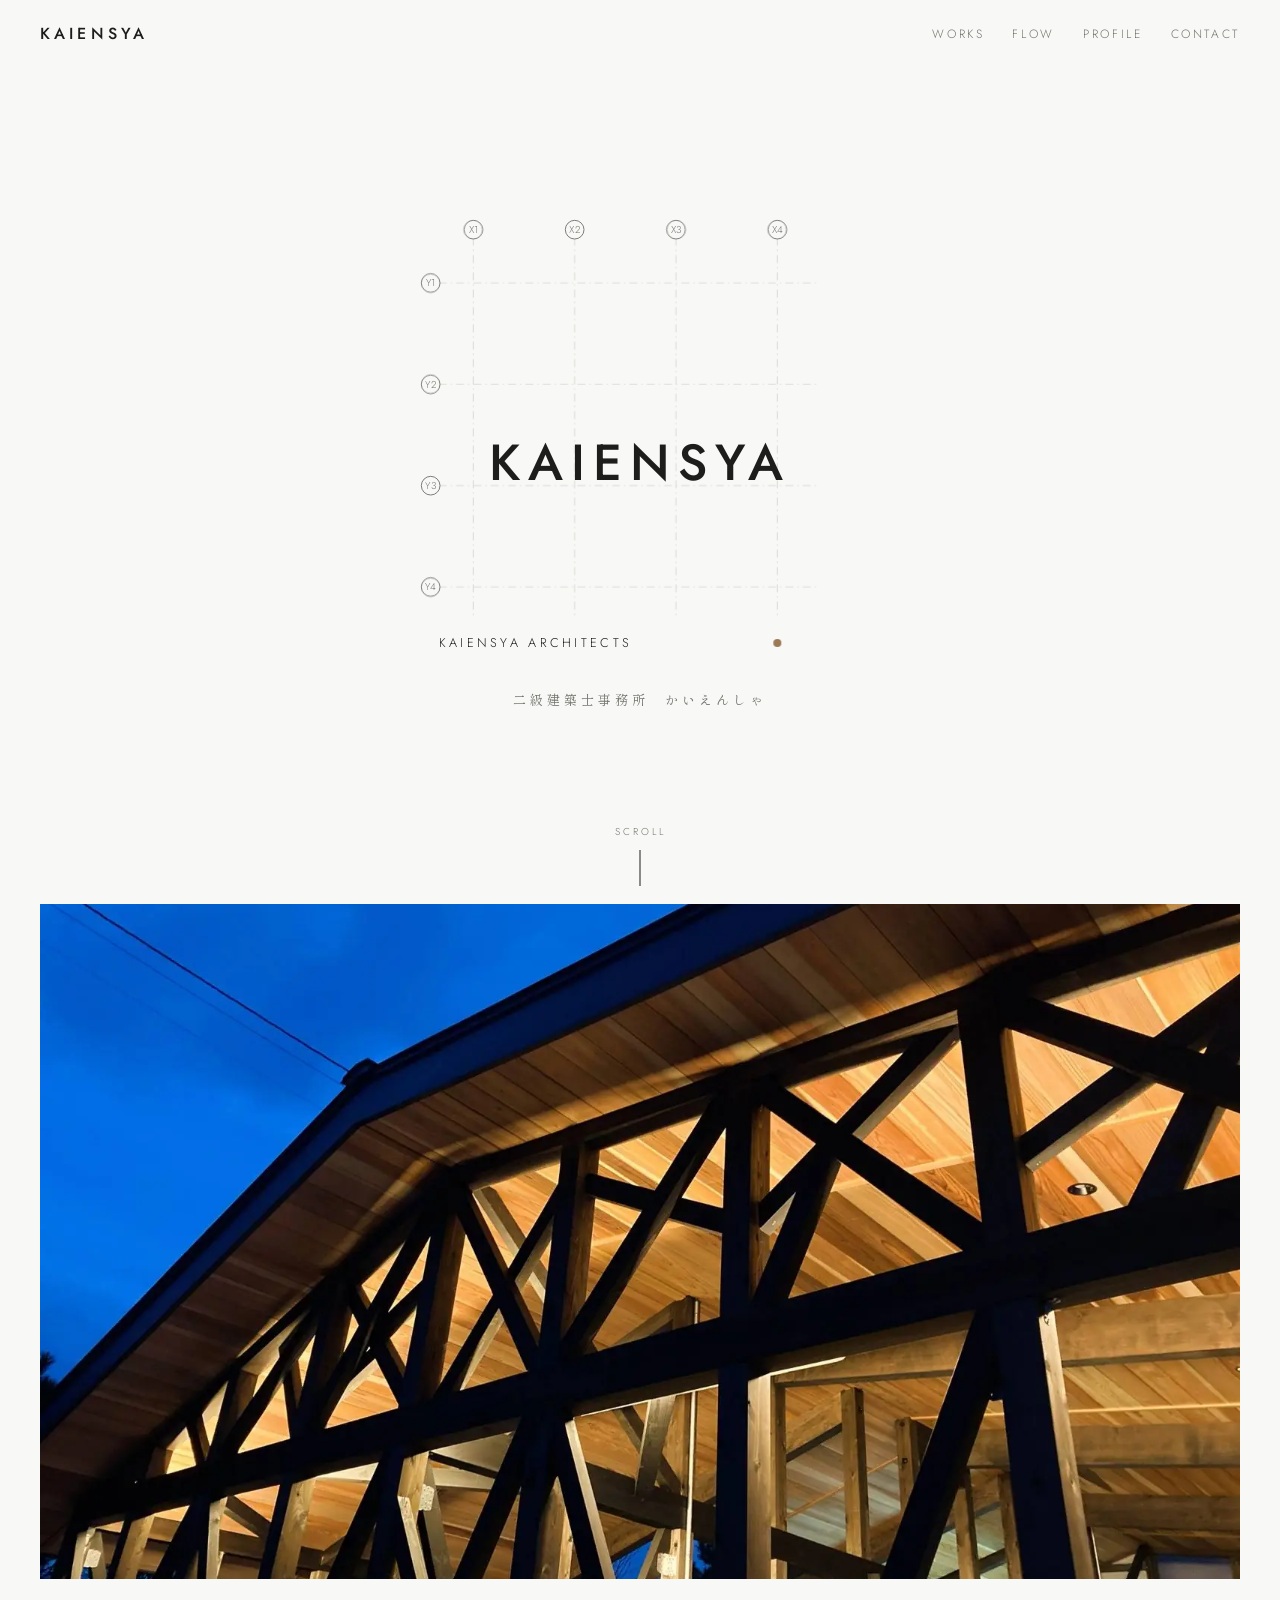
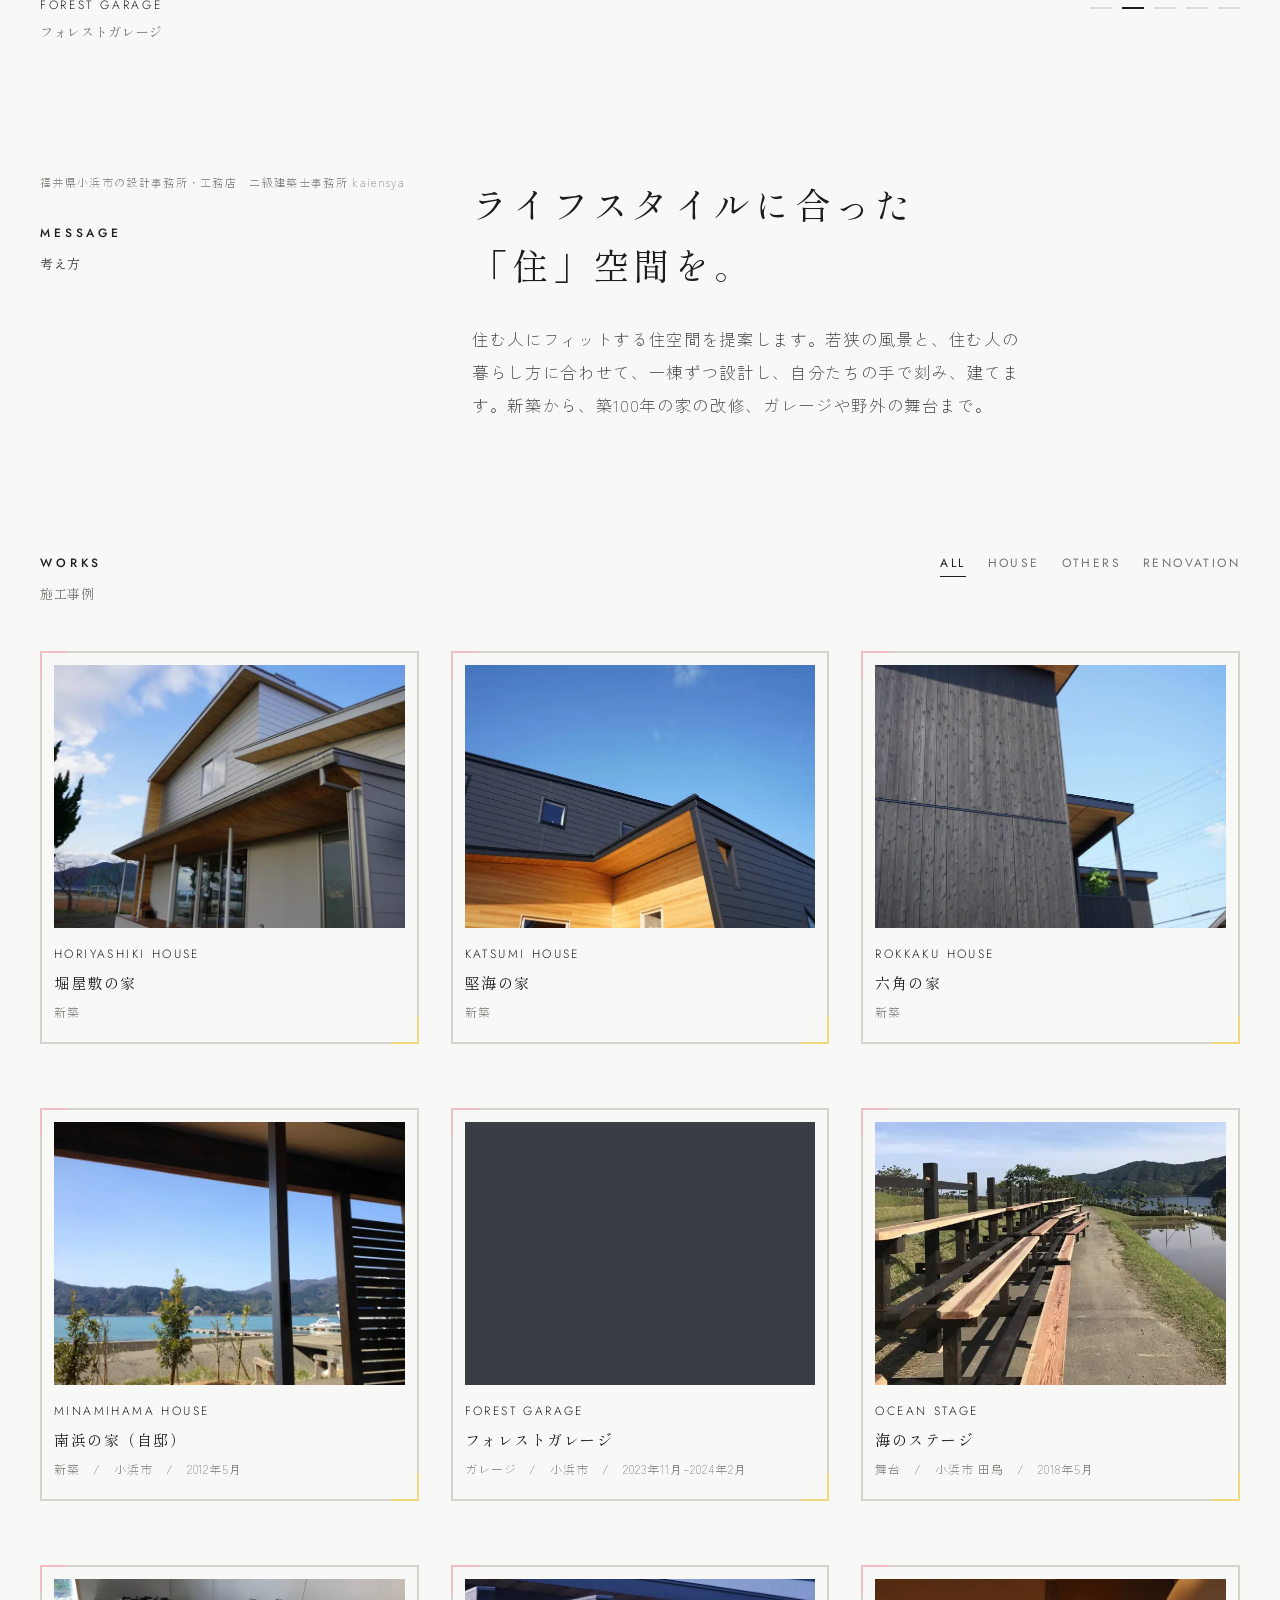
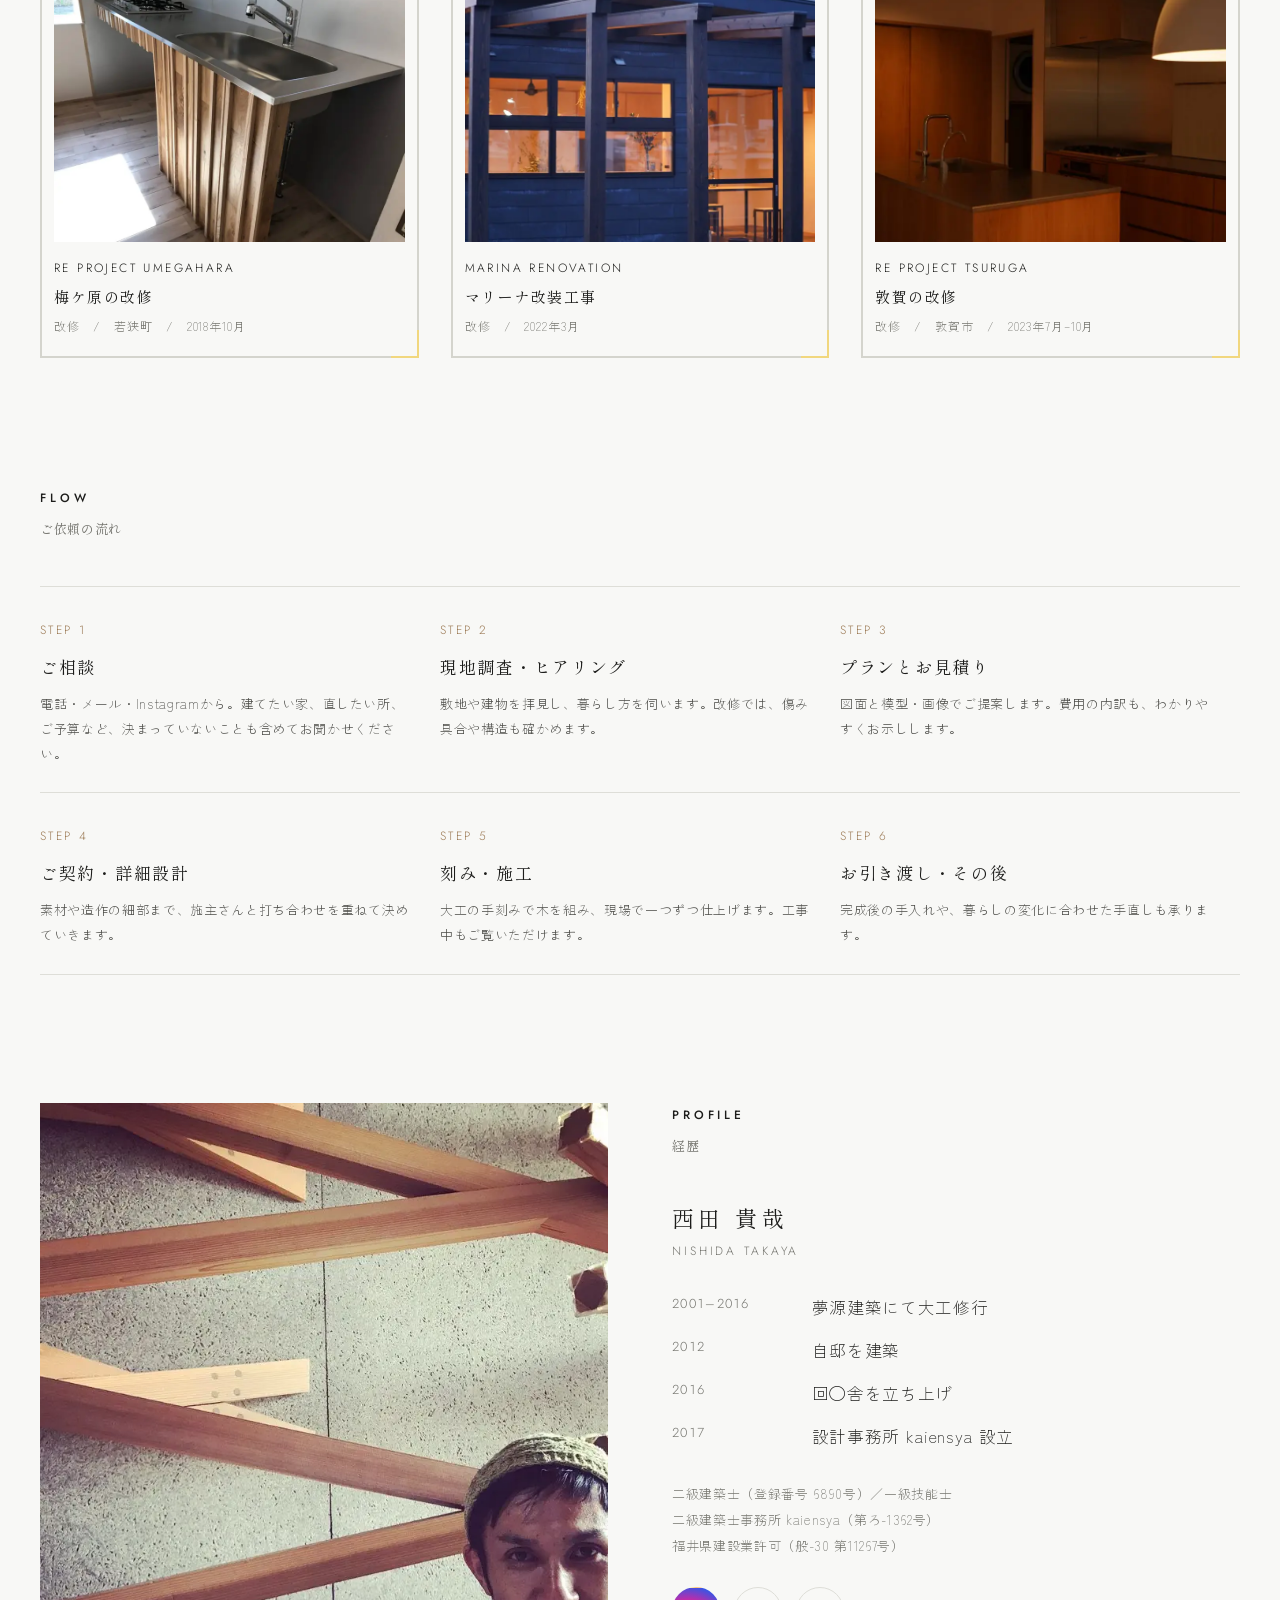
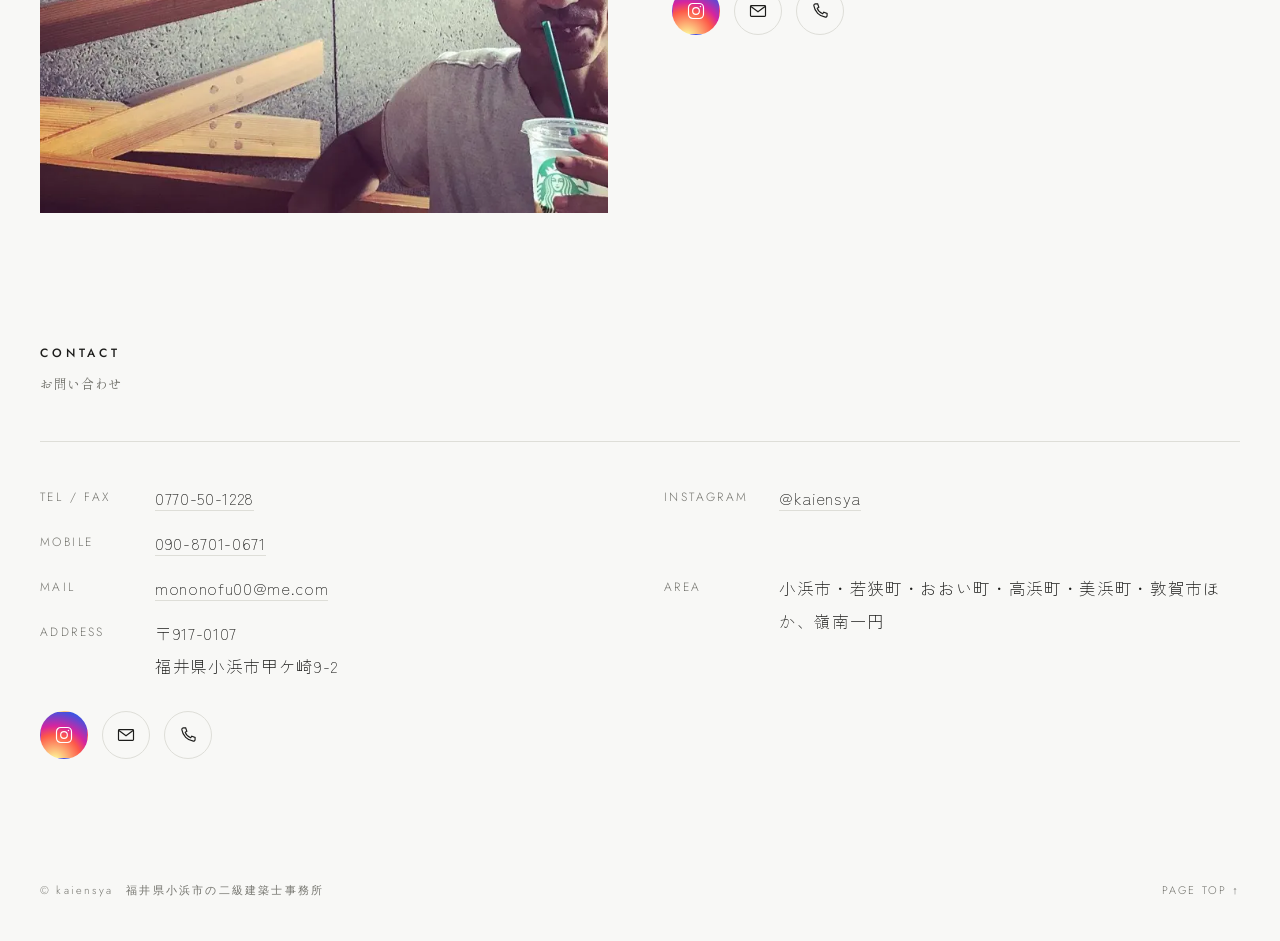
==== index.html @ 5246a968 "敦賀の改修に写真3枚を追加 Co-Authored-By: Claude Opus 5.5 <noreply@anthropic.com>" ====
<!doctype html>
<html lang="ja">
<head>
<meta charset="utf-8">
<meta name="viewport" content="width=device-width, initial-scale=1, viewport-fit=cover">
<title>kaiensya｜福井県小浜市の設計事務所・工務店｜新築・リノベーション</title>
<meta name="description" content="福井県小浜市の二級建築士事務所 kaiensya（かいえんしゃ）。大工の手刻みと設計で、住む人にフィットする住まいをつくります。小浜市・若狭町・敦賀市など嶺南一円で、新築・古民家改修・リノベーション・ガレージに対応。">
<link rel="canonical" href="https://www.kaiensya.com/">
<meta property="og:type" content="website">
<meta property="og:site_name" content="kaiensya">
<meta property="og:title" content="kaiensya｜福井県小浜市の設計事務所・工務店｜新築・リノベーション">
<meta property="og:description" content="福井県小浜市の二級建築士事務所 kaiensya（かいえんしゃ）。大工の手刻みと設計で、住む人にフィットする住まいをつくります。小浜市・若狭町・敦賀市など嶺南一円で、新築・古民家改修・リノベーション・ガレージに対応。">
<meta property="og:url" content="https://www.kaiensya.com/">
<meta property="og:image" content="https://www.kaiensya.com/img/ogp.jpg">
<meta property="og:locale" content="ja_JP">
<meta name="twitter:card" content="summary_large_image">
<meta name="theme-color" content="#f8f8f6">
<link rel="icon" href="/favicon.svg" type="image/svg+xml">
<link rel="preconnect" href="https://fonts.googleapis.com">
<link rel="preconnect" href="https://fonts.gstatic.com" crossorigin>
<link rel="stylesheet" href="https://fonts.googleapis.com/css2?family=Jost:wght@300;400;500&family=Shippori+Mincho:wght@400;500&family=Zen+Kaku+Gothic+New:wght@300;400&display=swap">
<link rel="stylesheet" href="/assets/style.css?v=20">
<link rel="preload" as="image" href="/img/horiyashiki/01-1600.webp?v=20" type="image/webp">
<script type="application/ld+json">{"@context": "https://schema.org", "@type": "HomeAndConstructionBusiness", "@id": "https://www.kaiensya.com/#org", "name": "kaiensya（かいえんしゃ）", "alternateName": ["kaiensya", "KAIENSYA", "かいえんしゃ", "二級建築士事務所 kaiensya"], "url": "https://www.kaiensya.com/", "logo": "https://www.kaiensya.com/favicon.svg", "image": "https://www.kaiensya.com/img/ogp.jpg", "telephone": "0770-50-1228", "email": "mononofu00@me.com", "contactPoint": [{"@type": "ContactPoint", "telephone": "090-8701-0671", "contactType": "customer service", "availableLanguage": "ja"}], "address": {"@type": "PostalAddress", "postalCode": "917-0107", "addressRegion": "福井県", "addressLocality": "小浜市", "streetAddress": "甲ケ崎9-2", "addressCountry": "JP"}, "areaServed": [{"@type": "City", "name": "福井県小浜市"}, {"@type": "City", "name": "福井県若狭町"}, {"@type": "City", "name": "福井県おおい町"}, {"@type": "City", "name": "福井県高浜町"}, {"@type": "City", "name": "福井県美浜町"}, {"@type": "City", "name": "福井県敦賀市"}], "founder": {"@type": "Person", "name": "西田貴哉", "jobTitle": "二級建築士・一級技能士"}, "foundingDate": "2017", "knowsAbout": ["注文住宅", "木造住宅", "手刻み", "リノベーション", "古民家改修", "ガレージ", "設計", "施工"], "sameAs": ["https://www.instagram.com/kaiensya/"]}</script><script type="application/ld+json">{"@context": "https://schema.org", "@type": "WebSite", "name": "kaiensya", "url": "https://www.kaiensya.com/", "inLanguage": "ja"}</script>
</head>
<body>
<header class="solo" id="hdr">
  <div class="wrap">
    <a class="logo" href="/">KAIENSYA</a>
    <nav aria-label="メニュー">
      <a href="#works">WORKS</a>
      <a class="opt" href="#flow">FLOW</a>
      <a class="opt" href="#profile">PROFILE</a>
      <a href="#contact">CONTACT</a>
    </nav>
  </div>
</header>
<main>
<div class="wrap intro" id="intro">
    <svg class="mark" viewBox="0 0 330 330" role="img" aria-label="kaiensya"><line class="axis" x1="40" y1="14" x2="40" y2="300"/><circle class="bub" cx="40" cy="8" r="7"/><text class="bubt" x="40" y="10.6" text-anchor="middle">X1</text><line class="axis" x1="116" y1="14" x2="116" y2="300"/><circle class="bub" cx="116" cy="8" r="7"/><text class="bubt" x="116" y="10.6" text-anchor="middle">X2</text><line class="axis" x1="192" y1="14" x2="192" y2="300"/><circle class="bub" cx="192" cy="8" r="7"/><text class="bubt" x="192" y="10.6" text-anchor="middle">X3</text><line class="axis" x1="268" y1="14" x2="268" y2="300"/><circle class="bub" cx="268" cy="8" r="7"/><text class="bubt" x="268" y="10.6" text-anchor="middle">X4</text><line class="axis" x1="14" y1="48" x2="300" y2="48"/><circle class="bub" cx="8" cy="48" r="7"/><text class="bubt" x="8" y="50.6" text-anchor="middle">Y1</text><line class="axis" x1="14" y1="124" x2="300" y2="124"/><circle class="bub" cx="8" cy="124" r="7"/><text class="bubt" x="8" y="126.6" text-anchor="middle">Y2</text><line class="axis" x1="14" y1="200" x2="300" y2="200"/><circle class="bub" cx="8" cy="200" r="7"/><text class="bubt" x="8" y="202.6" text-anchor="middle">Y3</text><line class="axis" x1="14" y1="276" x2="300" y2="276"/><circle class="bub" cx="8" cy="276" r="7"/><text class="bubt" x="8" y="278.6" text-anchor="middle">Y4</text><g class="mv" data-k="0"><text class="ch" x="40" y="64" text-anchor="middle" style="animation-delay:0.50s">K</text></g><g class="mv" data-k="1"><text class="ch" x="192" y="64" text-anchor="middle" style="animation-delay:0.66s">A</text></g><g class="mv" data-k="2"><text class="ch" x="116" y="140" text-anchor="middle" style="animation-delay:0.82s">I</text></g><g class="mv" data-k="3"><text class="ch" x="268" y="140" text-anchor="middle" style="animation-delay:0.98s">E</text></g><g class="mv" data-k="4"><text class="ch" x="40" y="216" text-anchor="middle" style="animation-delay:1.14s">N</text></g><g class="mv" data-k="5"><text class="ch" x="192" y="216" text-anchor="middle" style="animation-delay:1.30s">S</text></g><g class="mv" data-k="6"><text class="ch" x="116" y="292" text-anchor="middle" style="animation-delay:1.46s">Y</text></g><g class="mv" data-k="7"><text class="ch" x="268" y="292" text-anchor="middle" style="animation-delay:1.62s">A</text></g><text class="word" x="165" y="196" text-anchor="middle">KAIENSYA</text><circle class="dot" cx="268" cy="318" r="3"/><text class="sub" x="14" y="321">KAIENSYA ARCHITECTS</text></svg>
    <p class="intro-ja">二級建築士事務所　かいえんしゃ</p>
    <a class="cue" href="#works-top" aria-label="下へ"><span>SCROLL</span><i></i></a>
  </div>
  <div class="wrap" id="works-top">
    <div class="hero" id="hero" aria-roledescription="スライド"><a class="hslide on" href="/works/horiyashiki/" data-en="HORIYASHIKI HOUSE" data-ja="堀屋敷の家"><picture><source type="image/webp" srcset="/img/horiyashiki/01-800.webp?v=20 800w, /img/horiyashiki/01-1600.webp?v=20 1600w" sizes="100vw"><img src="/img/horiyashiki/01.jpg?v=20" width="1600" height="1066" alt="堀屋敷の家（福井県）" loading="eager" decoding="async" fetchpriority="high"></picture></a><a class="hslide" href="/works/garage/" data-en="FOREST GARAGE" data-ja="フォレストガレージ"><picture><source type="image/webp" srcset="/img/garage/01-800.webp?v=20 800w, /img/garage/01-1600.webp?v=20 1600w" sizes="100vw"><img src="/img/garage/01.jpg?v=20" width="1600" height="1200" alt="フォレストガレージ（小浜市）" loading="lazy" decoding="async"></picture></a><a class="hslide" href="/works/rokkaku/" data-en="ROKKAKU HOUSE" data-ja="六角の家"><picture><source type="image/webp" srcset="/img/rokkaku/01-800.webp?v=20 800w, /img/rokkaku/01-1600.webp?v=20 1600w" sizes="100vw"><img src="/img/rokkaku/01.jpg?v=20" width="1600" height="1066" alt="六角の家（福井県）" loading="lazy" decoding="async"></picture></a><a class="hslide" href="/works/katsumi/" data-en="KATSUMI HOUSE" data-ja="堅海の家"><picture><source type="image/webp" srcset="/img/katsumi/01-800.webp?v=20 800w, /img/katsumi/01-1600.webp?v=20 1600w" sizes="100vw"><img src="/img/katsumi/01.jpg?v=20" width="1600" height="1066" alt="堅海の家（福井県）" loading="lazy" decoding="async"></picture></a><a class="hslide" href="/works/minamihama/" data-en="MINAMIHAMA HOUSE" data-ja="南浜の家（自邸）"><picture><source type="image/webp" srcset="/img/minamihama/01-800.webp?v=20 800w, /img/minamihama/01-1600.webp?v=20 1600w" sizes="100vw"><img src="/img/minamihama/01.jpg?v=20" width="1600" height="1200" alt="南浜の家（自邸）（小浜市）" loading="lazy" decoding="async"></picture></a></div>
    <div class="hero-cap">
      <div><span class="name" id="heroEn"></span><span class="ja" id="heroJa"></span></div>
      <div class="dots" id="dots"><button type="button" aria-label="堀屋敷の家"></button><button type="button" aria-label="フォレストガレージ"></button><button type="button" aria-label="六角の家"></button><button type="button" aria-label="堅海の家"></button><button type="button" aria-label="南浜の家（自邸）"></button></div>
    </div>
  </div>

  <section>
    <div class="wrap message">
      <div>
        <h1 class="seo-h1">福井県小浜市の設計事務所・工務店　二級建築士事務所 kaiensya</h1>
        <h2 class="label">MESSAGE</h2>
        <p class="label-ja">考え方</p>
      </div>
      <div>
        <h2>ライフスタイルに合った<br>「住」空間を。</h2>
        <p style="margin-top:28px">住む人にフィットする住空間を提案します。若狭の風景と、住む人の暮らし方に合わせて、一棟ずつ設計し、自分たちの手で刻み、建てます。新築から、築100年の家の改修、ガレージや野外の舞台まで。</p>
      </div>
    </div>
  </section>

  <section id="works">
    <div class="wrap">
      <div class="head">
        <div>
          <h2 class="label">WORKS</h2>
          <p class="label-ja">施工事例</p>
        </div>
        <div class="filters" id="filters" role="group" aria-label="事例の種類"><button type="button" data-k="ALL" title="すべて">ALL</button><button type="button" data-k="HOUSE" title="新築">HOUSE</button><button type="button" data-k="OTHERS" title="その他">OTHERS</button><button type="button" data-k="RENOVATION" title="改修">RENOVATION</button></div>
      </div>
      <div class="grid" id="grid"><a class="work" href="/works/horiyashiki/" data-cat="HOUSE"><div class="ph" style="background:#6d7076"><picture><source type="image/webp" srcset="/img/horiyashiki/01-800.webp?v=20 800w, /img/horiyashiki/01-1600.webp?v=20 1600w" sizes="(min-width: 1000px) 33vw, (min-width: 640px) 50vw, 100vw"><img src="/img/horiyashiki/01.jpg?v=20" width="1600" height="1066" alt="堀屋敷の家 新築（福井県）" loading="lazy" decoding="async"></picture></div><div class="txt"><span class="en">HORIYASHIKI HOUSE</span><span class="ja">堀屋敷の家</span><span class="meta">新築</span></div></a><a class="work" href="/works/katsumi/" data-cat="HOUSE"><div class="ph" style="background:#65768f"><picture><source type="image/webp" srcset="/img/katsumi/01-800.webp?v=20 800w, /img/katsumi/01-1600.webp?v=20 1600w" sizes="(min-width: 1000px) 33vw, (min-width: 640px) 50vw, 100vw"><img src="/img/katsumi/01.jpg?v=20" width="1600" height="1066" alt="堅海の家 新築（福井県）" loading="lazy" decoding="async"></picture></div><div class="txt"><span class="en">KATSUMI HOUSE</span><span class="ja">堅海の家</span><span class="meta">新築</span></div></a><a class="work" href="/works/rokkaku/" data-cat="HOUSE"><div class="ph" style="background:#7b8998"><picture><source type="image/webp" srcset="/img/rokkaku/01-800.webp?v=20 800w, /img/rokkaku/01-1600.webp?v=20 1600w" sizes="(min-width: 1000px) 33vw, (min-width: 640px) 50vw, 100vw"><img src="/img/rokkaku/01.jpg?v=20" width="1600" height="1066" alt="六角の家 新築（福井県）" loading="lazy" decoding="async"></picture></div><div class="txt"><span class="en">ROKKAKU HOUSE</span><span class="ja">六角の家</span><span class="meta">新築</span></div></a><a class="work" href="/works/minamihama/" data-cat="HOUSE"><div class="ph" style="background:#6d7a88"><picture><source type="image/webp" srcset="/img/minamihama/01-800.webp?v=20 800w, /img/minamihama/01-1600.webp?v=20 1600w" sizes="(min-width: 1000px) 33vw, (min-width: 640px) 50vw, 100vw"><img src="/img/minamihama/01.jpg?v=20" width="1600" height="1200" alt="南浜の家（自邸） 新築（小浜市）" loading="lazy" decoding="async"></picture></div><div class="txt"><span class="en">MINAMIHAMA HOUSE</span><span class="ja">南浜の家（自邸）</span><span class="meta">新築　/　小浜市　/　2012年5月</span></div></a><a class="work" href="/works/garage/" data-cat="OTHERS"><div class="ph" style="background:#3a3d43"><picture><source type="image/webp" srcset="/img/garage/01-800.webp?v=20 800w, /img/garage/01-1600.webp?v=20 1600w" sizes="(min-width: 1000px) 33vw, (min-width: 640px) 50vw, 100vw"><img src="/img/garage/01.jpg?v=20" width="1600" height="1200" alt="フォレストガレージ ガレージ（小浜市）" loading="lazy" decoding="async"></picture></div><div class="txt"><span class="en">FOREST GARAGE</span><span class="ja">フォレストガレージ</span><span class="meta">ガレージ　/　小浜市　/　2023年11月–2024年2月</span></div></a><a class="work" href="/works/tagarasu/" data-cat="OTHERS"><div class="ph" style="background:#828896"><picture><source type="image/webp" srcset="/img/tagarasu/01-800.webp?v=20 800w, /img/tagarasu/01-1600.webp?v=20 1600w" sizes="(min-width: 1000px) 33vw, (min-width: 640px) 50vw, 100vw"><img src="/img/tagarasu/01.jpg?v=20" width="1200" height="1600" alt="海のステージ 舞台（小浜市 田烏）" loading="lazy" decoding="async" style="object-position:50% 88%"></picture></div><div class="txt"><span class="en">OCEAN STAGE</span><span class="ja">海のステージ</span><span class="meta">舞台　/　小浜市 田烏　/　2018年5月</span></div></a><a class="work" href="/works/umegahara/" data-cat="RENOVATION"><div class="ph" style="background:#786f68"><picture><source type="image/webp" srcset="/img/umegahara/01-800.webp?v=20 800w, /img/umegahara/01-1600.webp?v=20 1600w" sizes="(min-width: 1000px) 33vw, (min-width: 640px) 50vw, 100vw"><img src="/img/umegahara/01.jpg?v=20" width="1600" height="1200" alt="梅ケ原の改修 改修（若狭町）" loading="lazy" decoding="async"></picture></div><div class="txt"><span class="en">RE PROJECT UMEGAHARA</span><span class="ja">梅ケ原の改修</span><span class="meta">改修　/　若狭町　/　2018年10月</span></div></a><a class="work" href="/works/marina/" data-cat="RENOVATION"><div class="ph" style="background:#564550"><picture><source type="image/webp" srcset="/img/marina/01-800.webp?v=20 800w, /img/marina/01-1600.webp?v=20 1600w" sizes="(min-width: 1000px) 33vw, (min-width: 640px) 50vw, 100vw"><img src="/img/marina/01.jpg?v=20" width="1600" height="1067" alt="マリーナ改装工事 改修（福井県）" loading="lazy" decoding="async"></picture></div><div class="txt"><span class="en">MARINA RENOVATION</span><span class="ja">マリーナ改装工事</span><span class="meta">改修　/　2022年3月</span></div></a><a class="work" href="/works/tsuruga/" data-cat="RENOVATION"><div class="ph" style="background:#4d240c"><picture><source type="image/webp" srcset="/img/tsuruga/01-800.webp?v=20 800w, /img/tsuruga/01-1600.webp?v=20 1600w" sizes="(min-width: 1000px) 33vw, (min-width: 640px) 50vw, 100vw"><img src="/img/tsuruga/01.jpg?v=20" width="1600" height="1067" alt="敦賀の改修 改修（敦賀市）" loading="lazy" decoding="async"></picture></div><div class="txt"><span class="en">RE PROJECT TSURUGA</span><span class="ja">敦賀の改修</span><span class="meta">改修　/　敦賀市　/　2023年7月–10月</span></div></a></div>
    </div>
  </section>

  <section id="flow">
    <div class="wrap">
      <div class="head">
        <div>
          <h2 class="label">FLOW</h2>
          <p class="label-ja">ご依頼の流れ</p>
        </div>
      </div>
      <ol class="flow">
        <li><span class="n">STEP 1</span><h3>ご相談</h3><p>電話・メール・Instagramから。建てたい家、直したい所、ご予算など、決まっていないことも含めてお聞かせください。</p></li>
        <li><span class="n">STEP 2</span><h3>現地調査・ヒアリング</h3><p>敷地や建物を拝見し、暮らし方を伺います。改修では、傷み具合や構造も確かめます。</p></li>
        <li><span class="n">STEP 3</span><h3>プランとお見積り</h3><p>図面と模型・画像でご提案します。費用の内訳も、わかりやすくお示しします。</p></li>
        <li><span class="n">STEP 4</span><h3>ご契約・詳細設計</h3><p>素材や造作の細部まで、施主さんと打ち合わせを重ねて決めていきます。</p></li>
        <li><span class="n">STEP 5</span><h3>刻み・施工</h3><p>大工の手刻みで木を組み、現場で一つずつ仕上げます。工事中もご覧いただけます。</p></li>
        <li><span class="n">STEP 6</span><h3>お引き渡し・その後</h3><p>完成後の手入れや、暮らしの変化に合わせた手直しも承ります。</p></li>
      </ol>
    </div>
  </section>

  <section id="profile">
    <div class="wrap about">
      <div class="ph"><picture><source type="image/webp" srcset="/img/profile.webp?v=20"><img src="/img/profile.jpg?v=20" width="900" height="900" alt="kaiensya 代表 西田貴哉" loading="lazy" style="object-position:50% 40%"></picture></div>
      <div>
        <h2 class="label">PROFILE</h2>
        <p class="label-ja" style="margin-bottom:36px">経歴</p>
        <p class="person">西田 貴哉</p>
        <p class="person-en">NISHIDA TAKAYA</p>
        <dl class="history">
          <dt>2001–2016</dt><dd>夢源建築にて大工修行</dd>
          <dt>2012</dt><dd>自邸を建築</dd>
          <dt>2016</dt><dd>回◯舎を立ち上げ</dd>
          <dt>2017</dt><dd>設計事務所 kaiensya 設立</dd>
        </dl>
        <p class="qual">二級建築士（登録番号 6890号）／一級技能士<br>二級建築士事務所 kaiensya（第ろ-1362号）<br>福井県建設業許可（般-30 第11267号）</p>
        <div class="links"><a class="ig" href="https://www.instagram.com/kaiensya/" target="_blank" rel="noopener" aria-label="Instagram @kaiensya"><svg viewBox="0 0 24 24" width="20" height="20" fill="none" stroke="currentColor" stroke-width="1.4" aria-hidden="true"><rect x="3" y="3" width="18" height="18" rx="5"/><circle cx="12" cy="12" r="4"/><circle cx="17.3" cy="6.7" r=".9" fill="currentColor" stroke="none"/></svg></a><a href="mailto:mononofu00@me.com" aria-label="メールを送る mononofu00@me.com"><svg viewBox="0 0 24 24" width="20" height="20" fill="none" stroke="currentColor" stroke-width="1.4" aria-hidden="true"><rect x="3" y="5.5" width="18" height="13" rx="1"/><path d="M3.5 6.5 12 13l8.5-6.5"/></svg></a><a href="tel:09087010671" aria-label="携帯に電話する 090-8701-0671"><svg viewBox="0 0 24 24" width="20" height="20" fill="none" stroke="currentColor" stroke-width="1.4" aria-hidden="true"><path d="M6.6 3.5h2.6l1.4 4-1.9 1.3a11 11 0 0 0 6.5 6.5l1.3-1.9 4 1.4v2.6a2 2 0 0 1-2.1 2A16.5 16.5 0 0 1 4.6 5.6a2 2 0 0 1 2-2.1Z"/></svg></a></div>
      </div>
    </div>
  </section>

  <section id="contact">
    <div class="wrap">
      <div class="head">
        <div>
          <h2 class="label">CONTACT</h2>
          <p class="label-ja">お問い合わせ</p>
        </div>
      </div>
      <div class="contact">
        <dl>
          <dt>TEL / FAX</dt><dd><a href="tel:0770501228">0770-50-1228</a></dd>
          <dt>MOBILE</dt><dd><a href="tel:09087010671">090-8701-0671</a></dd>
          <dt>MAIL</dt><dd><a href="mailto:mononofu00@me.com">mononofu00@me.com</a></dd>
          <dt>ADDRESS</dt><dd>〒917-0107<br>福井県小浜市甲ケ崎9-2</dd>
        </dl>
        <dl>
          <dt>INSTAGRAM</dt><dd><a href="https://www.instagram.com/kaiensya/" target="_blank" rel="noopener">@kaiensya</a></dd>
          <dt>AREA</dt><dd>小浜市・若狭町・おおい町・高浜町・美浜町・敦賀市ほか、嶺南一円</dd>
        </dl>
      </div>
      <div class="links"><a class="ig" href="https://www.instagram.com/kaiensya/" target="_blank" rel="noopener" aria-label="Instagram @kaiensya"><svg viewBox="0 0 24 24" width="20" height="20" fill="none" stroke="currentColor" stroke-width="1.4" aria-hidden="true"><rect x="3" y="3" width="18" height="18" rx="5"/><circle cx="12" cy="12" r="4"/><circle cx="17.3" cy="6.7" r=".9" fill="currentColor" stroke="none"/></svg></a><a href="mailto:mononofu00@me.com" aria-label="メールを送る mononofu00@me.com"><svg viewBox="0 0 24 24" width="20" height="20" fill="none" stroke="currentColor" stroke-width="1.4" aria-hidden="true"><rect x="3" y="5.5" width="18" height="13" rx="1"/><path d="M3.5 6.5 12 13l8.5-6.5"/></svg></a><a href="tel:09087010671" aria-label="携帯に電話する 090-8701-0671"><svg viewBox="0 0 24 24" width="20" height="20" fill="none" stroke="currentColor" stroke-width="1.4" aria-hidden="true"><path d="M6.6 3.5h2.6l1.4 4-1.9 1.3a11 11 0 0 0 6.5 6.5l1.3-1.9 4 1.4v2.6a2 2 0 0 1-2.1 2A16.5 16.5 0 0 1 4.6 5.6a2 2 0 0 1 2-2.1Z"/></svg></a></div>
    </div>
  </section>
</main>
<footer>
  <div class="wrap"><span>© kaiensya　福井県小浜市の二級建築士事務所</span><a href="#" style="text-decoration:none">PAGE TOP ↑</a></div>
</footer>
<script src="/assets/top.js?v=20" defer></script>
</body>
</html>
---- assets/style.css ----
/* Layout: 写真が主役の1ページ。開くと事例写真→言葉→事例の一覧（種類で絞り込み）→依頼の流れ→経歴→連絡先。事例は全画面で写真を縦に送る */
:root {
  --paper: #f8f8f6;      /* 紙。漆喰の白 */
  --ink: #1d1d1b;        /* 墨 */
  --ash: #74746e;        /* 灰。補足の文字 */
  --line: #deded8;       /* 罫 */
  --yakisugi: #2b2a28;   /* 焼杉。詳細画面の地 */
  --sugi: #9c7a55;       /* 杉。唯一の差し色 */
  --f-latin: "Jost", "Helvetica Neue", Arial, sans-serif;
  --f-mincho: "Shippori Mincho", "Hiragino Mincho ProN", "Yu Mincho", serif;
  --f-body: "Zen Kaku Gothic New", "Hiragino Sans", "Yu Gothic", sans-serif;
  color-scheme: light;
}
* { box-sizing: border-box; }
html { scroll-behavior: smooth; }
@media (prefers-reduced-motion: reduce) { html { scroll-behavior: auto; } }
body {
  margin: 0; background: var(--paper); color: var(--ink);
  font-family: var(--f-body); font-weight: 300; font-size: 15.5px; line-height: 2; letter-spacing: .04em;
}
body::before { content: ""; position: fixed; inset: 0 0 auto; height: env(safe-area-inset-top, 0px); z-index: 30; background: var(--paper); }
a { color: inherit; }
img { display: block; max-width: 100%; }
.wrap { max-width: 1240px; margin: 0 auto; padding-left: max(20px, env(safe-area-inset-left, 0px)); padding-right: max(20px, env(safe-area-inset-right, 0px)); }

/* ヘッダー */
header {
  position: sticky; top: env(safe-area-inset-top, 0px); z-index: 20;
  background: color-mix(in srgb, var(--paper) 92%, transparent); backdrop-filter: blur(6px);
}
header .wrap { display: flex; align-items: center; justify-content: space-between; padding-block: 18px; gap: 16px; }
.logo { font-family: var(--f-latin); font-weight: 500; font-size: 17.5px; letter-spacing: .26em; text-decoration: none; }
nav { display: flex; gap: 18px; flex-wrap: wrap; justify-content: flex-end; }
nav a.opt { display: none; }
nav a { font-family: var(--f-latin); font-size: 13px; letter-spacing: .22em; text-decoration: none; color: var(--ash); }
nav a:hover, nav a:focus-visible { color: var(--ink); }
:focus-visible { outline: 1px solid var(--sugi); outline-offset: 4px; }

/* 冒頭のロゴ：平面図の通り芯の交点に、kaiensya の8文字を据える */
.intro { min-height: calc(100svh - 64px); display: grid; place-items: center; align-content: center; gap: 28px; padding-block: 24px 64px; position: relative; }
.mark { width: min(78vw, 440px); height: auto; overflow: visible; }
.mark .axis { stroke: var(--line); stroke-width: .8; stroke-dasharray: 6 3 1 3; fill: none; }
.mark .bub { fill: var(--paper); stroke: var(--ash); stroke-width: .7; }
.mark .bubt { font-family: var(--f-latin); font-size: 7.5px; fill: var(--ash); letter-spacing: .02em; }
.mark .ch { font-family: var(--f-latin); font-weight: 500; font-size: 46px; fill: var(--ink); }
.mark .sub { font-family: var(--f-latin); font-size: 9.5px; letter-spacing: .26em; fill: var(--ink); }
.mark .dot { fill: var(--sugi); }
.intro-ja { font-family: var(--f-mincho); font-size: 14.5px; letter-spacing: .3em; color: var(--ash); margin: 0; text-align: center; }
.cue { position: absolute; bottom: 18px; left: 50%; translate: -50% 0; display: grid; justify-items: center; gap: 8px; font-family: var(--f-latin); font-size: 11px; letter-spacing: .3em; color: var(--ash); text-decoration: none; }
.cue i { display: block; width: 1px; height: 36px; background: var(--ink); transform-origin: top; animation: cue 2.4s ease-in-out infinite; }
@keyframes cue { 0% { transform: scaleY(0); } 50% { transform: scaleY(1); transform-origin: top; } 51% { transform-origin: bottom; } 100% { transform: scaleY(0); transform-origin: bottom; } }
@keyframes draw { from { stroke-dashoffset: 420; } to { stroke-dashoffset: 0; } }
@keyframes drop { from { opacity: 0; transform: translateY(-14px); } to { opacity: 1; transform: none; } }
@keyframes fade { from { opacity: 0; } to { opacity: 1; } }
.mark .axis { animation: fade 1.2s ease both; }
.mark .ch { animation: drop .7s cubic-bezier(.2,.7,.2,1) both; }
.mark .sub, .mark .bub, .mark .bubt, .intro-ja { animation: fade 1s ease both; animation-delay: 1.9s; }
.mark .dot { animation: fade .6s ease both; animation-delay: 2.3s; }
@media (prefers-reduced-motion: reduce) { .mark *, .intro-ja, .cue i { animation: none !important; } }

.mark .mv { transform-box: view-box; }
.mark .word { font-family: var(--f-latin); font-weight: 500; font-size: 38px; letter-spacing: .16em; fill: var(--ink); opacity: 0; }
.mark.done .axis { opacity: .55; transition: opacity 1.2s; }
header.solo .logo { opacity: 0; pointer-events: none; }
header .logo { transition: opacity .4s; }

/* 冒頭の写真 */
.hero { position: relative; aspect-ratio: 4 / 5; width: 100%; overflow: hidden; background: var(--line); }
.hero img { position: absolute; inset: 0; width: 100%; height: 100%; object-fit: cover; opacity: 0; transition: opacity 1.6s ease; }
.hero img.on { opacity: 1; }
@media (prefers-reduced-motion: reduce) { .hero img { transition: none; } }
.hero-cap { display: flex; justify-content: space-between; align-items: baseline; padding-block: 14px 0; gap: 12px; }
.hero-cap > div:first-child { display: grid; gap: 2px; min-width: 0; }
.hero-cap .name { font-family: var(--f-latin); font-size: 13px; letter-spacing: .22em; }
.hero-cap .ja { font-family: var(--f-mincho); font-size: 14.5px; color: var(--ash); white-space: nowrap; }
.hero-cap .dots { padding-top: 8px; }
.dots { display: flex; gap: 10px; }
.dots button { width: 22px; height: 2px; padding: 0; border: 0; background: var(--line); cursor: pointer; }
.dots button.on { background: var(--ink); }

/* 見出し */
.seo-h1 { font-family: var(--f-body); font-weight: 300; font-size: 12px; letter-spacing: .12em; color: var(--ash); margin: 0 0 28px; line-height: 1.8; }
.label { font-family: var(--f-latin); font-size: 13px; font-weight: 500; letter-spacing: .32em; margin: 0 0 6px; }
.label-ja { font-family: var(--f-mincho); font-size: 14.5px; color: var(--ash); margin: 0; }
section { padding-block: 96px 0; }
.head { display: flex; align-items: baseline; justify-content: space-between; gap: 20px; flex-wrap: wrap; margin-bottom: 44px; }

/* 言葉 */
.message { display: grid; gap: 28px; }
.message h2 { font-family: var(--f-mincho); font-weight: 400; font-size: clamp(26.5px, 3.4vw, 36px); line-height: 1.7; margin: 0; letter-spacing: .12em; text-wrap: balance; }
.message p { max-width: 34em; margin: 0; color: #3a3a37; }

/* 事例 */
.filters { display: flex; gap: 22px; flex-wrap: wrap; }
.filters button { font-family: var(--f-latin); font-size: 13px; letter-spacing: .2em; background: none; border: 0; padding: 4px 0; color: var(--ash); cursor: pointer; border-bottom: 1px solid transparent; }
.filters button.on { color: var(--ink); border-bottom-color: var(--ink); }
.grid { display: grid; grid-template-columns: 1fr; gap: 48px; }
.work { text-decoration: none; display: grid; gap: 14px; min-width: 0; }
.work .ph { aspect-ratio: 4 / 3; overflow: hidden; background: var(--line); }
.work { position: relative; border: 2px solid #d4d4cd; padding: 12px 12px 18px; transition: border-color .4s; }
.work:hover { border-color: #b9b9b2; }
/* ワンポイント：図面のトンボのように、左上を薄いピンク・右下を薄い黄色の鉤（かぎ）で押さえる */
.work::before, .work::after { content: ""; position: absolute; width: 26px; height: 26px; pointer-events: none; }
.work::before { top: -2px; left: -2px; border-top: 2px solid #f0bfc6; border-left: 2px solid #f0bfc6; }
.work::after { right: -2px; bottom: -2px; border-right: 2px solid #f1d77e; border-bottom: 2px solid #f1d77e; }
.work .ph img { width: 100%; height: 100%; object-fit: cover; transition: transform 1.2s ease, filter .6s; }
.work:hover .ph img { transform: scale(1.03); }
.work .en { font-family: var(--f-latin); font-size: 13px; letter-spacing: .2em; }
.work .ja { font-family: var(--f-mincho); font-size: 16.5px; letter-spacing: .1em; }
.work .meta { font-size: 13px; color: var(--ash); letter-spacing: .08em; }
.work .txt { display: grid; gap: 2px; }

/* 依頼の流れ */
.flow { list-style: none; margin: 0; padding: 0; display: grid; grid-template-columns: 1fr; border-top: 1px solid var(--line); }
.flow li { padding: 24px 0 26px; border-bottom: 1px solid var(--line); min-width: 0; }
.flow .n { font-family: var(--f-latin); font-size: 13px; letter-spacing: .2em; color: var(--sugi); }
.flow h3 { font-family: var(--f-mincho); font-weight: 400; font-size: 18.5px; margin: 6px 0 8px; letter-spacing: .1em; }
.flow p { margin: 0; font-size: 14.5px; color: #4a4a46; line-height: 1.9; }

/* 経歴 */
.about { display: grid; gap: 36px; align-items: start; }
.about .ph { aspect-ratio: 4 / 5; overflow: hidden; background: var(--line); }
.about .ph img { width: 100%; height: 100%; object-fit: cover; }
.person { font-family: var(--f-mincho); font-size: 24px; letter-spacing: .2em; margin: 0; }
.person-en { font-family: var(--f-latin); font-size: 13px; letter-spacing: .24em; color: var(--ash); margin: 0 0 28px; }
.history { display: grid; grid-template-columns: 7.5em 1fr; gap: 10px 16px; margin: 0 0 28px; font-variant-numeric: tabular-nums; }
.history dt { font-family: var(--f-latin); font-size: 14.5px; color: var(--ash); letter-spacing: .1em; }
.history dd { margin: 0; }
.links { display: flex; gap: 14px; margin-top: 28px; }
.links a { width: 48px; height: 48px; border: 1px solid var(--line); border-radius: 50%; display: grid; place-items: center; color: var(--ink); text-decoration: none; transition: border-color .3s, background .3s; }
.links a:hover, .links a:focus-visible { border-color: var(--ink); }
.links a.ig { background: radial-gradient(circle at 30% 107%, #fdf497 0%, #fdf497 5%, #fd5949 45%, #d6249f 60%, #285aeb 90%); border-color: transparent; color: #fff; }
.contact dd a { text-decoration: none; border-bottom: 1px solid var(--line); }
.qual { font-size: 14.5px; color: var(--ash); line-height: 2; margin: 0; }

/* 連絡先 */
.contact { display: grid; gap: 28px; border-top: 1px solid var(--line); padding-top: 40px; }
.contact dl { display: grid; grid-template-columns: 6em 1fr; gap: 12px 16px; margin: 0; }
.contact dt { font-family: var(--f-latin); font-size: 13px; letter-spacing: .2em; color: var(--ash); padding-top: 3px; }
.contact dd { margin: 0; user-select: all; }
.contact dd a { text-decoration: none; border-bottom: 1px solid var(--line); }
footer { padding-block: 120px 40px; }
footer .wrap { display: flex; justify-content: space-between; gap: 16px; flex-wrap: wrap; font-family: var(--f-latin); font-size: 12px; letter-spacing: .2em; color: var(--ash); }

/* 事例の詳細（全画面） */
.detail { display: none; position: fixed; inset: 0; z-index: 40; background: var(--yakisugi); color: #ecebe6; overflow-y: auto; overscroll-behavior: contain; }
.detail .bar { position: sticky; top: 0; z-index: 2; display: flex; justify-content: space-between; align-items: center; gap: 16px;
  padding-top: calc(16px + env(safe-area-inset-top, 0px)); padding-bottom: 16px;
  padding-left: max(24px, env(safe-area-inset-left, 0px)); padding-right: max(24px, env(safe-area-inset-right, 0px));
  background: color-mix(in srgb, var(--yakisugi) 90%, transparent); backdrop-filter: blur(6px); }
.detail .bar span { font-family: var(--f-latin); font-size: 13px; letter-spacing: .24em; }
.close { font-family: var(--f-latin); font-size: 13px; letter-spacing: .24em; background: none; border: 1px solid #5a5853; color: inherit; padding: 8px 16px; cursor: pointer; }
.d-body { max-width: 1100px; margin: 0 auto; padding: 8px max(24px, env(safe-area-inset-right, 0px)) 120px max(24px, env(safe-area-inset-left, 0px)); }
.d-title { display: grid; gap: 28px; padding-block: 24px 40px; }
.d-title h2, .d-title h1 { font-family: var(--f-mincho); font-weight: 400; font-size: clamp(28.5px, 3.6vw, 40px); letter-spacing: .14em; margin: 0; line-height: 1.5; }
.d-title .en { font-family: var(--f-latin); font-size: 13px; letter-spacing: .26em; color: #a9a7a0; margin: 0 0 10px; }
.d-title p { margin: 0; color: #d5d3cc; max-width: 30em; }
.d-data { display: grid; grid-template-columns: 6em 1fr; gap: 8px 16px; margin: 28px 0 0; font-size: 14.5px; }
.d-data dt { font-family: var(--f-latin); letter-spacing: .2em; color: #a9a7a0; }
.d-data dd { margin: 0; }
.d-photos { display: grid; grid-template-columns: 1fr; gap: 10px; }
.d-photos img { width: 100%; height: auto; background: #3a3936; }
.d-photos img.wide { grid-column: 1 / -1; }
.d-photos .ba { grid-column: 1 / -1; margin: 8px 0 4px; font-family: var(--f-latin); font-size: 14.5px; letter-spacing: .32em; display: flex; align-items: baseline; gap: 14px; }
.d-photos .ba span { font-family: var(--f-mincho); font-size: 14.5px; letter-spacing: .2em; color: #a9a7a0; }
.d-photos .ba.after { margin-top: 56px; padding-top: 28px; border-top: 1px solid #4a4844; }
.d-next { margin-top: 72px; display: flex; justify-content: flex-end; }
.d-next a { font-family: var(--f-latin); font-size: 13px; letter-spacing: .24em; text-decoration: none; border-bottom: 1px solid #5a5853; padding-bottom: 4px; }

/* ここまでがスマホ。画面が広いときだけ足していく */
/* スマホだけ文字を1割大きく（2026-10-26）。広い画面では元の大きさに戻す */
@media (min-width: 640px) {
  .logo { font-size: 16px; }
  nav a { font-size: 12px; }
  .intro-ja { font-size: 13px; }
  .cue { font-size: 10px; }
  .hero-cap .name { font-size: 12px; }
  .hero-cap .ja { font-size: 13px; }
  .seo-h1 { font-size: 11px; }
  .label { font-size: 12px; }
  .label-ja { font-size: 13px; }
  .message h2 { font-size: clamp(24px, 3.4vw, 36px); }
  .filters button { font-size: 12px; }
  .work .en { font-size: 12px; }
  .work .ja { font-size: 15px; }
  .work .meta { font-size: 12px; }
  .flow .n { font-size: 12px; }
  .flow h3 { font-size: 17px; }
  .flow p { font-size: 13px; }
  .person { font-size: 22px; }
  .person-en { font-size: 12px; }
  .history dt { font-size: 13px; }
  .qual { font-size: 13px; }
  .contact dt { font-size: 12px; }
  footer .wrap { font-size: 11px; }
  .detail .bar span { font-size: 12px; }
  .close { font-size: 12px; }
  .d-title h2, .d-title h1 { font-size: clamp(26px, 3.6vw, 40px); }
  .d-title .en { font-size: 12px; }
  .d-data { font-size: 13px; }
  .d-photos .ba { font-size: 13px; }
  .d-photos .ba span { font-size: 13px; }
  .d-next a { font-size: 12px; }
}
@media (min-width: 640px) {
  body { font-size: 16.5px; }
  .grid { grid-template-columns: repeat(2, 1fr); gap: 56px 24px; }
  .flow { grid-template-columns: repeat(2, 1fr); }
  .flow li { padding-right: 28px; }
  .d-photos { grid-template-columns: 1fr 1fr; gap: 16px; }
  nav { gap: 28px; }
  nav a.opt { display: inline; }
}
@media (min-width: 1000px) {
  section { padding-block: 128px 0; }
  .hero { aspect-ratio: 16 / 9; max-height: 80vh; }
  .grid { grid-template-columns: repeat(3, 1fr); gap: 64px 32px; }
  .flow { grid-template-columns: repeat(3, 1fr); }
  .message { grid-template-columns: 1fr 2fr; gap: 48px; }
  .about { grid-template-columns: 1fr 1fr; gap: 64px; }
  .contact { grid-template-columns: 1fr 1fr; gap: 48px; }
  .d-title { grid-template-columns: 1.2fr 1fr; gap: 48px; padding-block: 40px 56px; }
}

/* 事例ページ（焼杉の地） */
body.workpage { background: var(--yakisugi); color: #ecebe6; }
body.workpage::before { background: var(--yakisugi); }
body.workpage header { background: color-mix(in srgb, var(--yakisugi) 90%, transparent); }
body.workpage .logo, body.workpage nav a { color: #ecebe6; }
body.workpage nav a { color: #a9a7a0; }
.workpage .d-title h1 { font-family: var(--f-mincho); font-weight: 400; font-size: clamp(28.5px, 3.6vw, 40px); letter-spacing: .14em; margin: 0; line-height: 1.5; }
.crumbs { display: block; text-align: left; font-family: var(--f-latin); font-size: 12px; letter-spacing: .18em; color: #a9a7a0; padding-top: 8px; }
.crumbs a { text-decoration: none; }
.d-next { justify-content: space-between !important; gap: 16px; flex-wrap: wrap; }
.d-photos picture { display: contents; }
.d-photos .ba { font-weight: 400; }
.d-contact { margin-top: 96px; border-top: 1px solid #4a4844; padding-top: 32px; color: #d5d3cc; }
.d-contact .label { color: #ecebe6; }
.d-contact .links a { color: #ecebe6; border-color: #5a5853; }
.d-contact .links a.ig { color: #fff; border-color: transparent; }
.d-contact a { text-decoration: none; }
.d-contact .tel { font-family: var(--f-latin); letter-spacing: .12em; font-size: 14.5px; user-select: all; }
.work .ph picture, .hero picture { display: contents; }
.hero a.hslide { position: absolute; inset: 0; opacity: 0; transition: opacity 1.6s ease; }
.hero a.hslide.on { opacity: 1; z-index: 1; }
.hero a.hslide img { position: absolute; inset: 0; width: 100%; height: 100%; object-fit: cover; opacity: 1; transition: none; }
@media (prefers-reduced-motion: reduce) { .hero a.hslide { transition: none; } }
h2.label { font-weight: 500; }
.message h2.label { font-family: var(--f-latin); font-size: 13px; font-weight: 500; letter-spacing: .32em; line-height: 2; margin: 0 0 6px; }
.work[hidden] { display: none; }
/* 事例の動き */
.work .ph img { opacity: 0; transition: opacity .9s linear .15s, transform 1.2s ease; }
.work .ph img.ld { opacity: 1; }
.rv .work { opacity: 0; transform: translateY(28px); transition: opacity 1s ease, transform 1.1s cubic-bezier(.2,.7,.2,1), border-color .4s; }
.rv .work.in { opacity: 1; transform: none; }
@media (prefers-reduced-motion: reduce) { .work .ph img { opacity: 1; transition: none; } }
/* スマホだけ文字を1割大きく（2026-10-26） */
@media (min-width: 640px) {
  .workpage .d-title h1 { font-size: clamp(26px, 3.6vw, 40px); }
  .crumbs { font-size: 11px; }
  .d-contact .tel { font-size: 13px; }
  .message h2.label { font-size: 12px; }
}
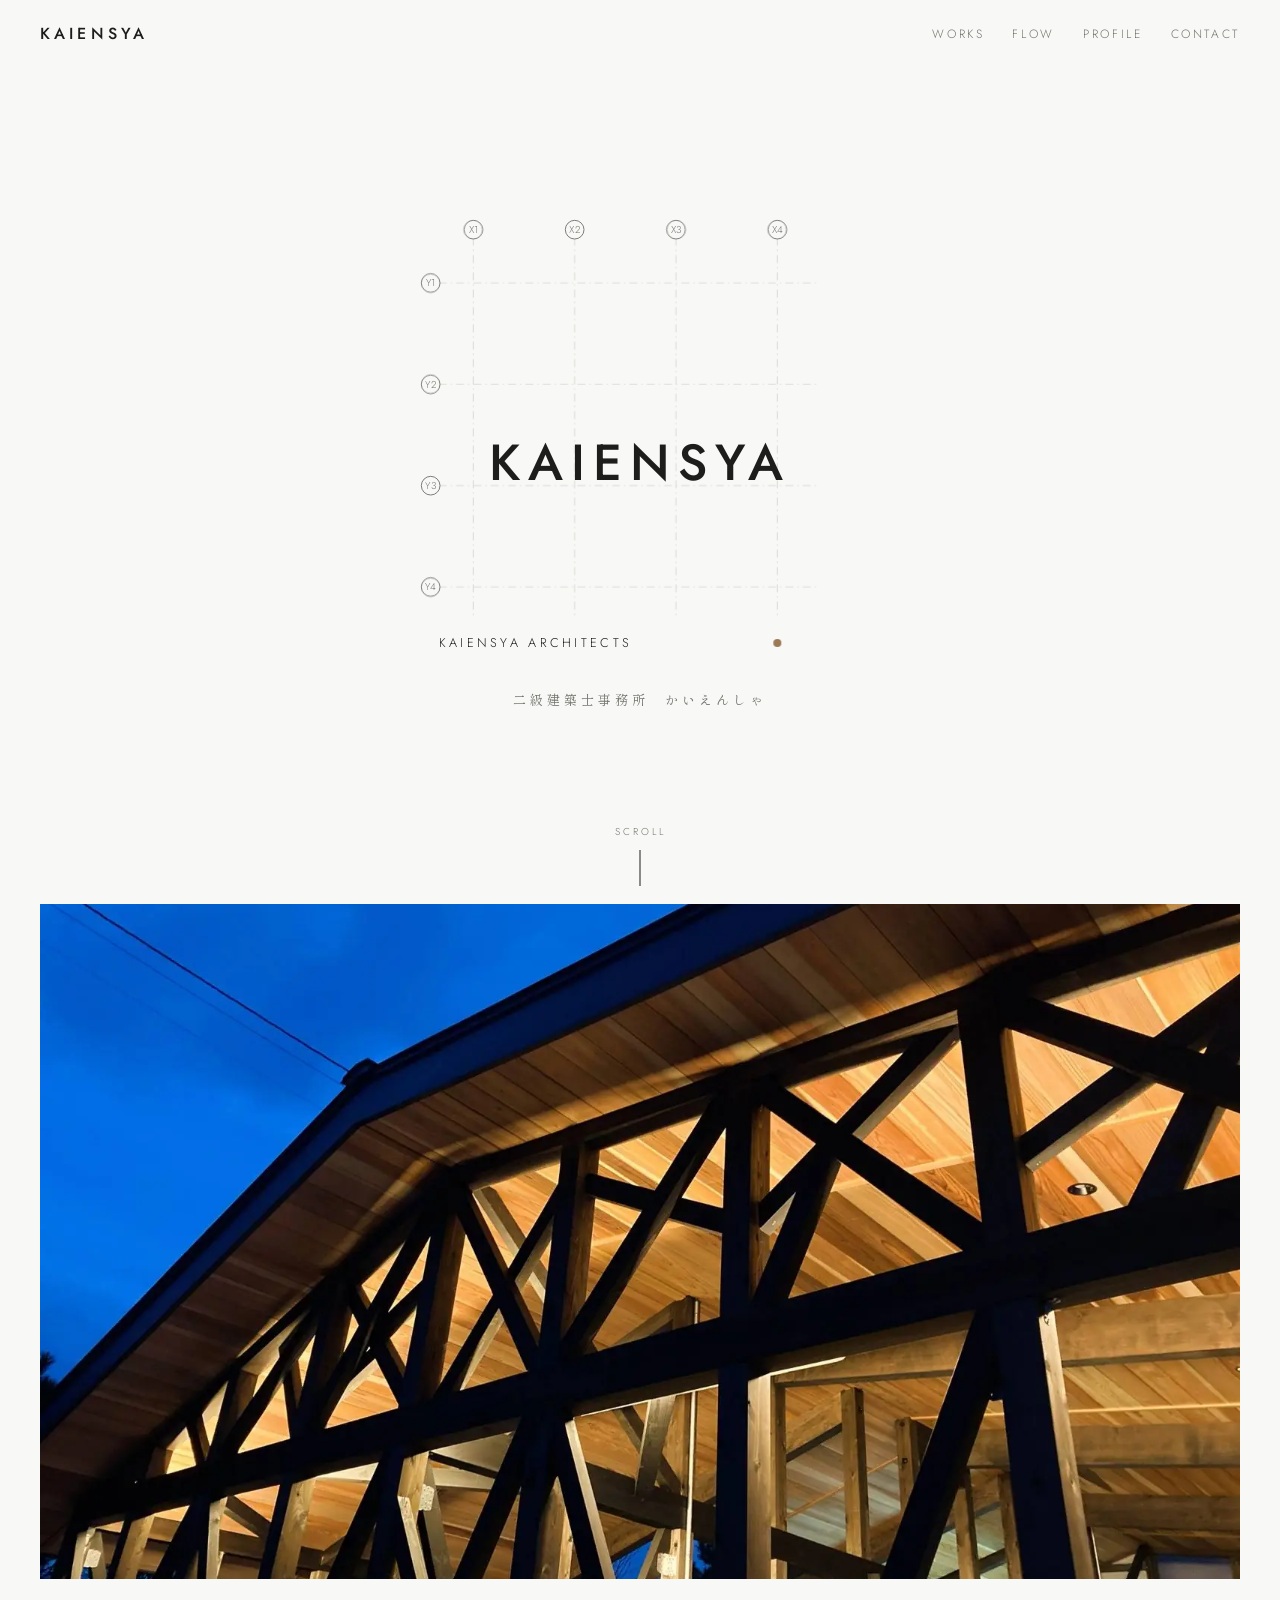
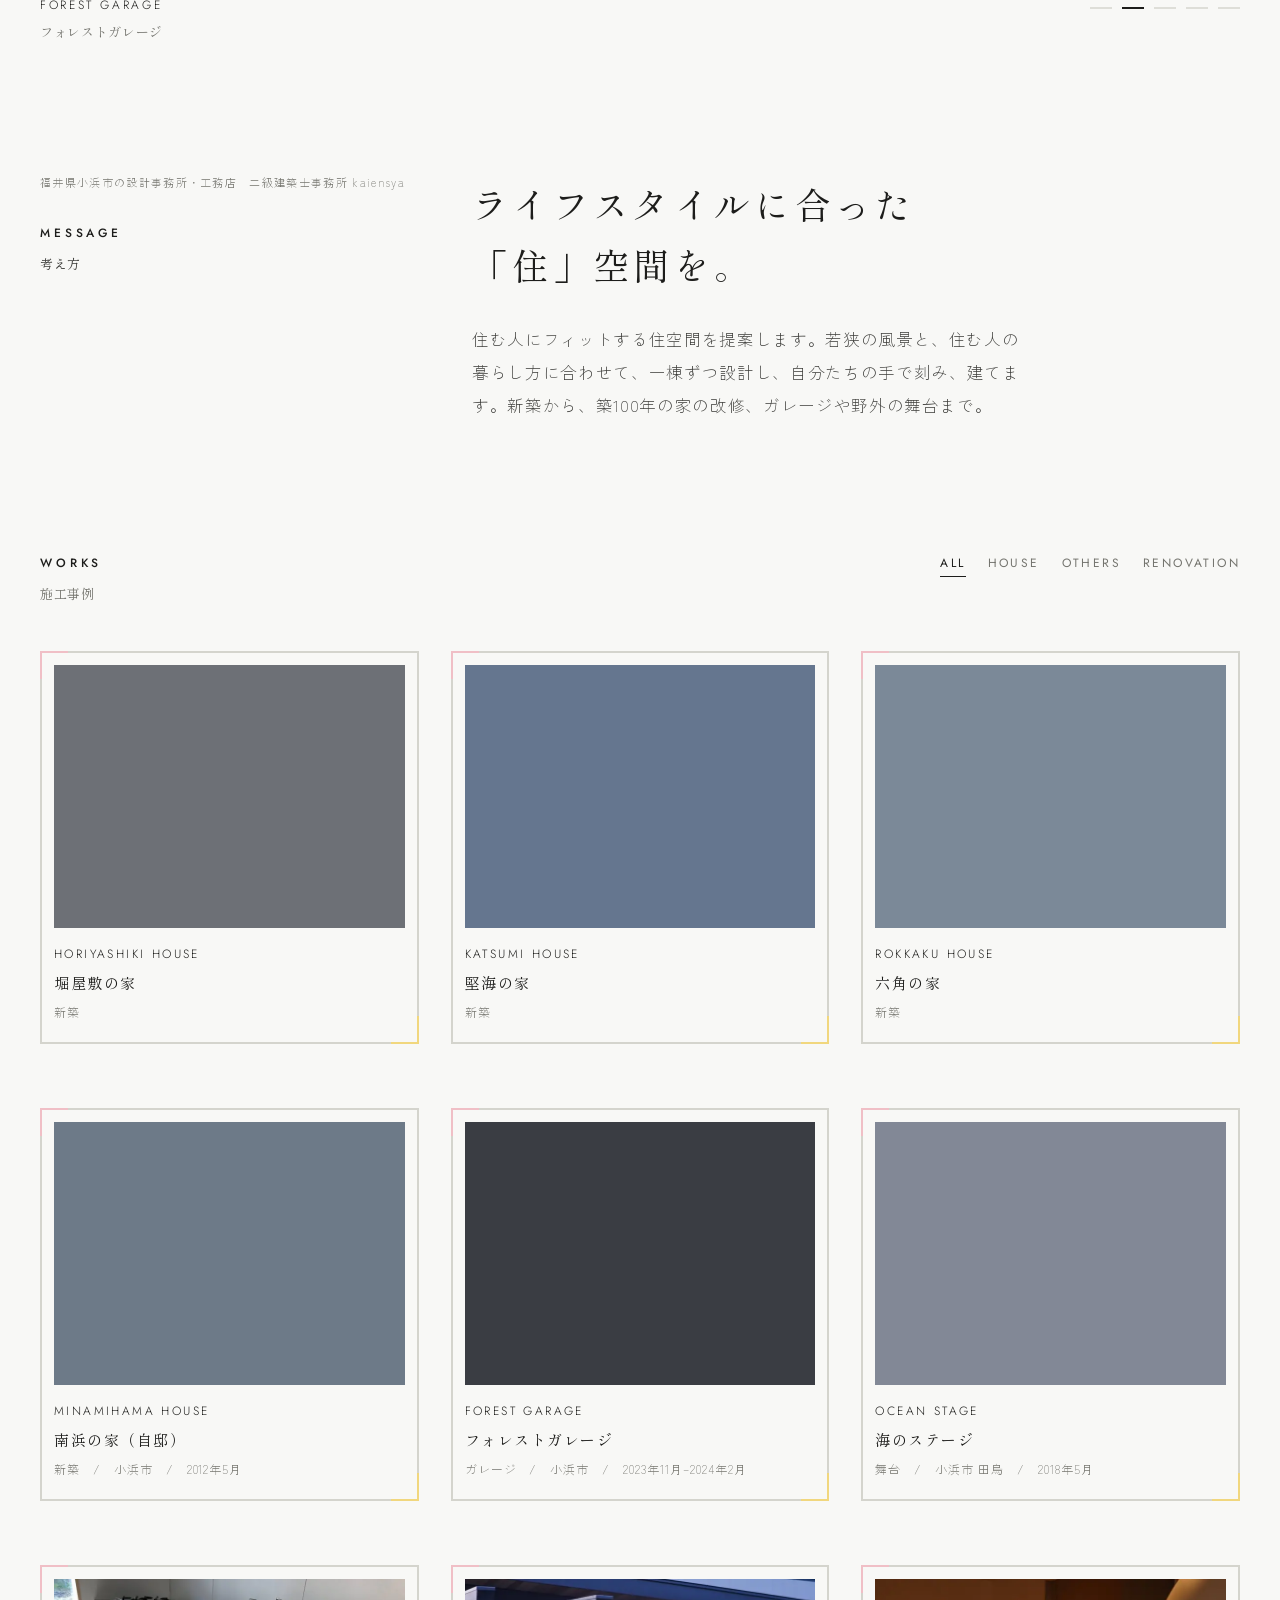
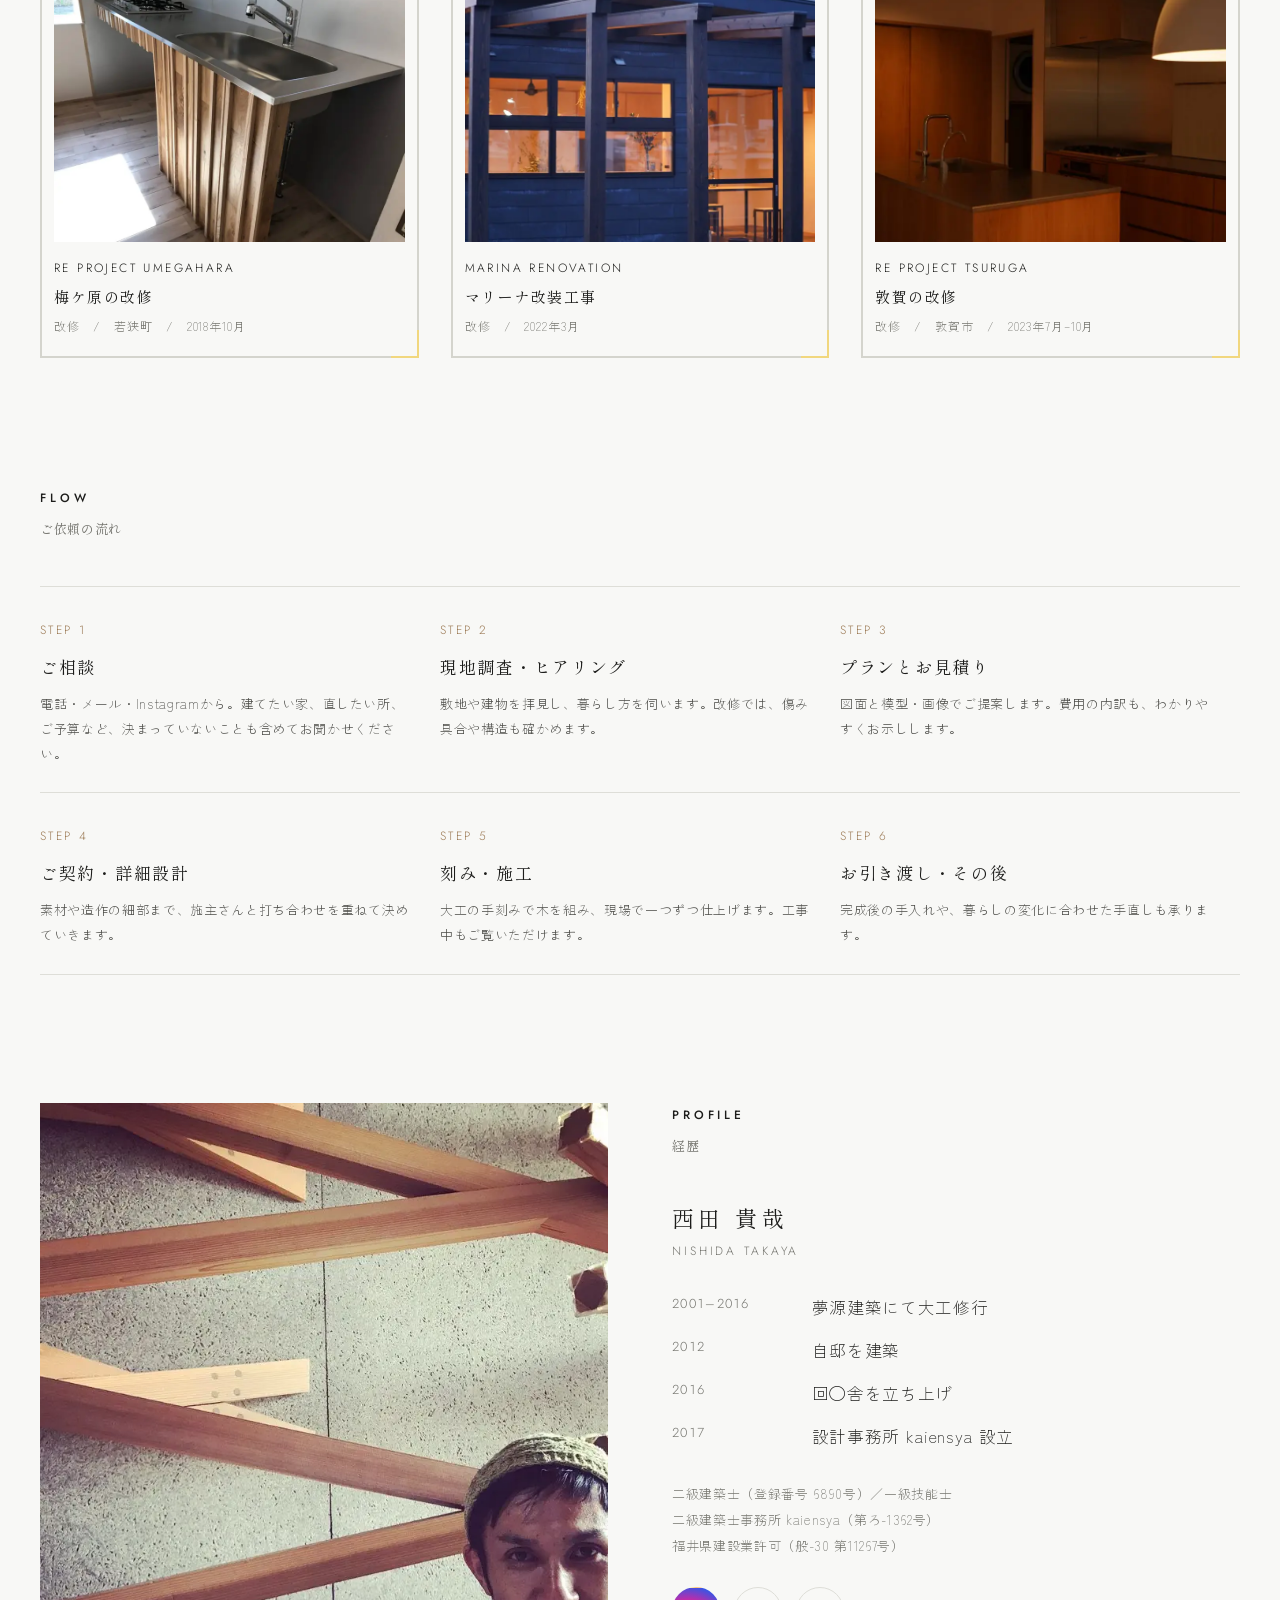
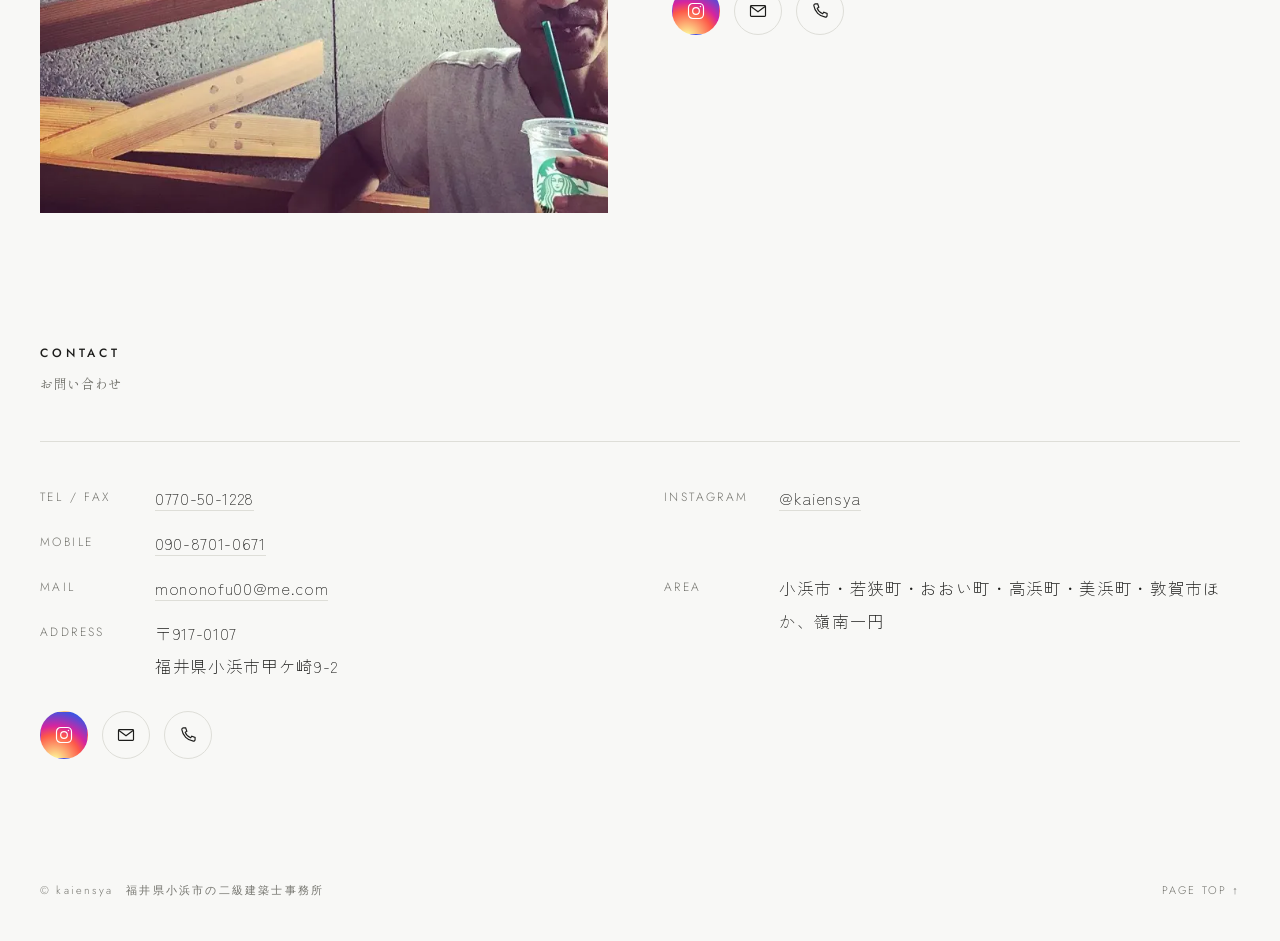
==== commit b9a6860a: "六角の家に写真7枚を追加 Co-Authored-By: Claude Opus 5.5 <noreply@anthropic.com>" ====
--- a/index.html
+++ b/index.html
@@ -19,8 +19,8 @@
 <link rel="preconnect" href="https://fonts.googleapis.com">
 <link rel="preconnect" href="https://fonts.gstatic.com" crossorigin>
 <link rel="stylesheet" href="https://fonts.googleapis.com/css2?family=Jost:wght@300;400;500&family=Shippori+Mincho:wght@400;500&family=Zen+Kaku+Gothic+New:wght@300;400&display=swap">
-<link rel="stylesheet" href="/assets/style.css?v=20">
-<link rel="preload" as="image" href="/img/horiyashiki/01-1600.webp?v=20" type="image/webp">
+<link rel="stylesheet" href="/assets/style.css?v=21">
+<link rel="preload" as="image" href="/img/horiyashiki/01-1600.webp?v=21" type="image/webp">
 <script type="application/ld+json">{"@context": "https://schema.org", "@type": "HomeAndConstructionBusiness", "@id": "https://www.kaiensya.com/#org", "name": "kaiensya（かいえんしゃ）", "alternateName": ["kaiensya", "KAIENSYA", "かいえんしゃ", "二級建築士事務所 kaiensya"], "url": "https://www.kaiensya.com/", "logo": "https://www.kaiensya.com/favicon.svg", "image": "https://www.kaiensya.com/img/ogp.jpg", "telephone": "0770-50-1228", "email": "mononofu00@me.com", "contactPoint": [{"@type": "ContactPoint", "telephone": "090-8701-0671", "contactType": "customer service", "availableLanguage": "ja"}], "address": {"@type": "PostalAddress", "postalCode": "917-0107", "addressRegion": "福井県", "addressLocality": "小浜市", "streetAddress": "甲ケ崎9-2", "addressCountry": "JP"}, "areaServed": [{"@type": "City", "name": "福井県小浜市"}, {"@type": "City", "name": "福井県若狭町"}, {"@type": "City", "name": "福井県おおい町"}, {"@type": "City", "name": "福井県高浜町"}, {"@type": "City", "name": "福井県美浜町"}, {"@type": "City", "name": "福井県敦賀市"}], "founder": {"@type": "Person", "name": "西田貴哉", "jobTitle": "二級建築士・一級技能士"}, "foundingDate": "2017", "knowsAbout": ["注文住宅", "木造住宅", "手刻み", "リノベーション", "古民家改修", "ガレージ", "設計", "施工"], "sameAs": ["https://www.instagram.com/kaiensya/"]}</script><script type="application/ld+json">{"@context": "https://schema.org", "@type": "WebSite", "name": "kaiensya", "url": "https://www.kaiensya.com/", "inLanguage": "ja"}</script>
 </head>
 <body>
@@ -42,7 +42,7 @@
     <a class="cue" href="#works-top" aria-label="下へ"><span>SCROLL</span><i></i></a>
   </div>
   <div class="wrap" id="works-top">
-    <div class="hero" id="hero" aria-roledescription="スライド"><a class="hslide on" href="/works/horiyashiki/" data-en="HORIYASHIKI HOUSE" data-ja="堀屋敷の家"><picture><source type="image/webp" srcset="/img/horiyashiki/01-800.webp?v=20 800w, /img/horiyashiki/01-1600.webp?v=20 1600w" sizes="100vw"><img src="/img/horiyashiki/01.jpg?v=20" width="1600" height="1066" alt="堀屋敷の家（福井県）" loading="eager" decoding="async" fetchpriority="high"></picture></a><a class="hslide" href="/works/garage/" data-en="FOREST GARAGE" data-ja="フォレストガレージ"><picture><source type="image/webp" srcset="/img/garage/01-800.webp?v=20 800w, /img/garage/01-1600.webp?v=20 1600w" sizes="100vw"><img src="/img/garage/01.jpg?v=20" width="1600" height="1200" alt="フォレストガレージ（小浜市）" loading="lazy" decoding="async"></picture></a><a class="hslide" href="/works/rokkaku/" data-en="ROKKAKU HOUSE" data-ja="六角の家"><picture><source type="image/webp" srcset="/img/rokkaku/01-800.webp?v=20 800w, /img/rokkaku/01-1600.webp?v=20 1600w" sizes="100vw"><img src="/img/rokkaku/01.jpg?v=20" width="1600" height="1066" alt="六角の家（福井県）" loading="lazy" decoding="async"></picture></a><a class="hslide" href="/works/katsumi/" data-en="KATSUMI HOUSE" data-ja="堅海の家"><picture><source type="image/webp" srcset="/img/katsumi/01-800.webp?v=20 800w, /img/katsumi/01-1600.webp?v=20 1600w" sizes="100vw"><img src="/img/katsumi/01.jpg?v=20" width="1600" height="1066" alt="堅海の家（福井県）" loading="lazy" decoding="async"></picture></a><a class="hslide" href="/works/minamihama/" data-en="MINAMIHAMA HOUSE" data-ja="南浜の家（自邸）"><picture><source type="image/webp" srcset="/img/minamihama/01-800.webp?v=20 800w, /img/minamihama/01-1600.webp?v=20 1600w" sizes="100vw"><img src="/img/minamihama/01.jpg?v=20" width="1600" height="1200" alt="南浜の家（自邸）（小浜市）" loading="lazy" decoding="async"></picture></a></div>
+    <div class="hero" id="hero" aria-roledescription="スライド"><a class="hslide on" href="/works/horiyashiki/" data-en="HORIYASHIKI HOUSE" data-ja="堀屋敷の家"><picture><source type="image/webp" srcset="/img/horiyashiki/01-800.webp?v=21 800w, /img/horiyashiki/01-1600.webp?v=21 1600w" sizes="100vw"><img src="/img/horiyashiki/01.jpg?v=21" width="1600" height="1066" alt="堀屋敷の家（福井県）" loading="eager" decoding="async" fetchpriority="high"></picture></a><a class="hslide" href="/works/garage/" data-en="FOREST GARAGE" data-ja="フォレストガレージ"><picture><source type="image/webp" srcset="/img/garage/01-800.webp?v=21 800w, /img/garage/01-1600.webp?v=21 1600w" sizes="100vw"><img src="/img/garage/01.jpg?v=21" width="1600" height="1200" alt="フォレストガレージ（小浜市）" loading="lazy" decoding="async"></picture></a><a class="hslide" href="/works/rokkaku/" data-en="ROKKAKU HOUSE" data-ja="六角の家"><picture><source type="image/webp" srcset="/img/rokkaku/01-800.webp?v=21 800w, /img/rokkaku/01-1600.webp?v=21 1600w" sizes="100vw"><img src="/img/rokkaku/01.jpg?v=21" width="1600" height="1066" alt="六角の家（福井県）" loading="lazy" decoding="async"></picture></a><a class="hslide" href="/works/katsumi/" data-en="KATSUMI HOUSE" data-ja="堅海の家"><picture><source type="image/webp" srcset="/img/katsumi/01-800.webp?v=21 800w, /img/katsumi/01-1600.webp?v=21 1600w" sizes="100vw"><img src="/img/katsumi/01.jpg?v=21" width="1600" height="1066" alt="堅海の家（福井県）" loading="lazy" decoding="async"></picture></a><a class="hslide" href="/works/minamihama/" data-en="MINAMIHAMA HOUSE" data-ja="南浜の家（自邸）"><picture><source type="image/webp" srcset="/img/minamihama/01-800.webp?v=21 800w, /img/minamihama/01-1600.webp?v=21 1600w" sizes="100vw"><img src="/img/minamihama/01.jpg?v=21" width="1600" height="1200" alt="南浜の家（自邸）（小浜市）" loading="lazy" decoding="async"></picture></a></div>
     <div class="hero-cap">
       <div><span class="name" id="heroEn"></span><span class="ja" id="heroJa"></span></div>
       <div class="dots" id="dots"><button type="button" aria-label="堀屋敷の家"></button><button type="button" aria-label="フォレストガレージ"></button><button type="button" aria-label="六角の家"></button><button type="button" aria-label="堅海の家"></button><button type="button" aria-label="南浜の家（自邸）"></button></div>
@@ -72,7 +72,7 @@
         </div>
         <div class="filters" id="filters" role="group" aria-label="事例の種類"><button type="button" data-k="ALL" title="すべて">ALL</button><button type="button" data-k="HOUSE" title="新築">HOUSE</button><button type="button" data-k="OTHERS" title="その他">OTHERS</button><button type="button" data-k="RENOVATION" title="改修">RENOVATION</button></div>
       </div>
-      <div class="grid" id="grid"><a class="work" href="/works/horiyashiki/" data-cat="HOUSE"><div class="ph" style="background:#6d7076"><picture><source type="image/webp" srcset="/img/horiyashiki/01-800.webp?v=20 800w, /img/horiyashiki/01-1600.webp?v=20 1600w" sizes="(min-width: 1000px) 33vw, (min-width: 640px) 50vw, 100vw"><img src="/img/horiyashiki/01.jpg?v=20" width="1600" height="1066" alt="堀屋敷の家 新築（福井県）" loading="lazy" decoding="async"></picture></div><div class="txt"><span class="en">HORIYASHIKI HOUSE</span><span class="ja">堀屋敷の家</span><span class="meta">新築</span></div></a><a class="work" href="/works/katsumi/" data-cat="HOUSE"><div class="ph" style="background:#65768f"><picture><source type="image/webp" srcset="/img/katsumi/01-800.webp?v=20 800w, /img/katsumi/01-1600.webp?v=20 1600w" sizes="(min-width: 1000px) 33vw, (min-width: 640px) 50vw, 100vw"><img src="/img/katsumi/01.jpg?v=20" width="1600" height="1066" alt="堅海の家 新築（福井県）" loading="lazy" decoding="async"></picture></div><div class="txt"><span class="en">KATSUMI HOUSE</span><span class="ja">堅海の家</span><span class="meta">新築</span></div></a><a class="work" href="/works/rokkaku/" data-cat="HOUSE"><div class="ph" style="background:#7b8998"><picture><source type="image/webp" srcset="/img/rokkaku/01-800.webp?v=20 800w, /img/rokkaku/01-1600.webp?v=20 1600w" sizes="(min-width: 1000px) 33vw, (min-width: 640px) 50vw, 100vw"><img src="/img/rokkaku/01.jpg?v=20" width="1600" height="1066" alt="六角の家 新築（福井県）" loading="lazy" decoding="async"></picture></div><div class="txt"><span class="en">ROKKAKU HOUSE</span><span class="ja">六角の家</span><span class="meta">新築</span></div></a><a class="work" href="/works/minamihama/" data-cat="HOUSE"><div class="ph" style="background:#6d7a88"><picture><source type="image/webp" srcset="/img/minamihama/01-800.webp?v=20 800w, /img/minamihama/01-1600.webp?v=20 1600w" sizes="(min-width: 1000px) 33vw, (min-width: 640px) 50vw, 100vw"><img src="/img/minamihama/01.jpg?v=20" width="1600" height="1200" alt="南浜の家（自邸） 新築（小浜市）" loading="lazy" decoding="async"></picture></div><div class="txt"><span class="en">MINAMIHAMA HOUSE</span><span class="ja">南浜の家（自邸）</span><span class="meta">新築　/　小浜市　/　2012年5月</span></div></a><a class="work" href="/works/garage/" data-cat="OTHERS"><div class="ph" style="background:#3a3d43"><picture><source type="image/webp" srcset="/img/garage/01-800.webp?v=20 800w, /img/garage/01-1600.webp?v=20 1600w" sizes="(min-width: 1000px) 33vw, (min-width: 640px) 50vw, 100vw"><img src="/img/garage/01.jpg?v=20" width="1600" height="1200" alt="フォレストガレージ ガレージ（小浜市）" loading="lazy" decoding="async"></picture></div><div class="txt"><span class="en">FOREST GARAGE</span><span class="ja">フォレストガレージ</span><span class="meta">ガレージ　/　小浜市　/　2023年11月–2024年2月</span></div></a><a class="work" href="/works/tagarasu/" data-cat="OTHERS"><div class="ph" style="background:#828896"><picture><source type="image/webp" srcset="/img/tagarasu/01-800.webp?v=20 800w, /img/tagarasu/01-1600.webp?v=20 1600w" sizes="(min-width: 1000px) 33vw, (min-width: 640px) 50vw, 100vw"><img src="/img/tagarasu/01.jpg?v=20" width="1200" height="1600" alt="海のステージ 舞台（小浜市 田烏）" loading="lazy" decoding="async" style="object-position:50% 88%"></picture></div><div class="txt"><span class="en">OCEAN STAGE</span><span class="ja">海のステージ</span><span class="meta">舞台　/　小浜市 田烏　/　2018年5月</span></div></a><a class="work" href="/works/umegahara/" data-cat="RENOVATION"><div class="ph" style="background:#786f68"><picture><source type="image/webp" srcset="/img/umegahara/01-800.webp?v=20 800w, /img/umegahara/01-1600.webp?v=20 1600w" sizes="(min-width: 1000px) 33vw, (min-width: 640px) 50vw, 100vw"><img src="/img/umegahara/01.jpg?v=20" width="1600" height="1200" alt="梅ケ原の改修 改修（若狭町）" loading="lazy" decoding="async"></picture></div><div class="txt"><span class="en">RE PROJECT UMEGAHARA</span><span class="ja">梅ケ原の改修</span><span class="meta">改修　/　若狭町　/　2018年10月</span></div></a><a class="work" href="/works/marina/" data-cat="RENOVATION"><div class="ph" style="background:#564550"><picture><source type="image/webp" srcset="/img/marina/01-800.webp?v=20 800w, /img/marina/01-1600.webp?v=20 1600w" sizes="(min-width: 1000px) 33vw, (min-width: 640px) 50vw, 100vw"><img src="/img/marina/01.jpg?v=20" width="1600" height="1067" alt="マリーナ改装工事 改修（福井県）" loading="lazy" decoding="async"></picture></div><div class="txt"><span class="en">MARINA RENOVATION</span><span class="ja">マリーナ改装工事</span><span class="meta">改修　/　2022年3月</span></div></a><a class="work" href="/works/tsuruga/" data-cat="RENOVATION"><div class="ph" style="background:#4d240c"><picture><source type="image/webp" srcset="/img/tsuruga/01-800.webp?v=20 800w, /img/tsuruga/01-1600.webp?v=20 1600w" sizes="(min-width: 1000px) 33vw, (min-width: 640px) 50vw, 100vw"><img src="/img/tsuruga/01.jpg?v=20" width="1600" height="1067" alt="敦賀の改修 改修（敦賀市）" loading="lazy" decoding="async"></picture></div><div class="txt"><span class="en">RE PROJECT TSURUGA</span><span class="ja">敦賀の改修</span><span class="meta">改修　/　敦賀市　/　2023年7月–10月</span></div></a></div>
+      <div class="grid" id="grid"><a class="work" href="/works/horiyashiki/" data-cat="HOUSE"><div class="ph" style="background:#6d7076"><picture><source type="image/webp" srcset="/img/horiyashiki/01-800.webp?v=21 800w, /img/horiyashiki/01-1600.webp?v=21 1600w" sizes="(min-width: 1000px) 33vw, (min-width: 640px) 50vw, 100vw"><img src="/img/horiyashiki/01.jpg?v=21" width="1600" height="1066" alt="堀屋敷の家 新築（福井県）" loading="lazy" decoding="async"></picture></div><div class="txt"><span class="en">HORIYASHIKI HOUSE</span><span class="ja">堀屋敷の家</span><span class="meta">新築</span></div></a><a class="work" href="/works/katsumi/" data-cat="HOUSE"><div class="ph" style="background:#65768f"><picture><source type="image/webp" srcset="/img/katsumi/01-800.webp?v=21 800w, /img/katsumi/01-1600.webp?v=21 1600w" sizes="(min-width: 1000px) 33vw, (min-width: 640px) 50vw, 100vw"><img src="/img/katsumi/01.jpg?v=21" width="1600" height="1066" alt="堅海の家 新築（福井県）" loading="lazy" decoding="async"></picture></div><div class="txt"><span class="en">KATSUMI HOUSE</span><span class="ja">堅海の家</span><span class="meta">新築</span></div></a><a class="work" href="/works/rokkaku/" data-cat="HOUSE"><div class="ph" style="background:#7b8998"><picture><source type="image/webp" srcset="/img/rokkaku/01-800.webp?v=21 800w, /img/rokkaku/01-1600.webp?v=21 1600w" sizes="(min-width: 1000px) 33vw, (min-width: 640px) 50vw, 100vw"><img src="/img/rokkaku/01.jpg?v=21" width="1600" height="1066" alt="六角の家 新築（福井県）" loading="lazy" decoding="async"></picture></div><div class="txt"><span class="en">ROKKAKU HOUSE</span><span class="ja">六角の家</span><span class="meta">新築</span></div></a><a class="work" href="/works/minamihama/" data-cat="HOUSE"><div class="ph" style="background:#6d7a88"><picture><source type="image/webp" srcset="/img/minamihama/01-800.webp?v=21 800w, /img/minamihama/01-1600.webp?v=21 1600w" sizes="(min-width: 1000px) 33vw, (min-width: 640px) 50vw, 100vw"><img src="/img/minamihama/01.jpg?v=21" width="1600" height="1200" alt="南浜の家（自邸） 新築（小浜市）" loading="lazy" decoding="async"></picture></div><div class="txt"><span class="en">MINAMIHAMA HOUSE</span><span class="ja">南浜の家（自邸）</span><span class="meta">新築　/　小浜市　/　2012年5月</span></div></a><a class="work" href="/works/garage/" data-cat="OTHERS"><div class="ph" style="background:#3a3d43"><picture><source type="image/webp" srcset="/img/garage/01-800.webp?v=21 800w, /img/garage/01-1600.webp?v=21 1600w" sizes="(min-width: 1000px) 33vw, (min-width: 640px) 50vw, 100vw"><img src="/img/garage/01.jpg?v=21" width="1600" height="1200" alt="フォレストガレージ ガレージ（小浜市）" loading="lazy" decoding="async"></picture></div><div class="txt"><span class="en">FOREST GARAGE</span><span class="ja">フォレストガレージ</span><span class="meta">ガレージ　/　小浜市　/　2023年11月–2024年2月</span></div></a><a class="work" href="/works/tagarasu/" data-cat="OTHERS"><div class="ph" style="background:#828896"><picture><source type="image/webp" srcset="/img/tagarasu/01-800.webp?v=21 800w, /img/tagarasu/01-1600.webp?v=21 1600w" sizes="(min-width: 1000px) 33vw, (min-width: 640px) 50vw, 100vw"><img src="/img/tagarasu/01.jpg?v=21" width="1200" height="1600" alt="海のステージ 舞台（小浜市 田烏）" loading="lazy" decoding="async" style="object-position:50% 88%"></picture></div><div class="txt"><span class="en">OCEAN STAGE</span><span class="ja">海のステージ</span><span class="meta">舞台　/　小浜市 田烏　/　2018年5月</span></div></a><a class="work" href="/works/umegahara/" data-cat="RENOVATION"><div class="ph" style="background:#786f68"><picture><source type="image/webp" srcset="/img/umegahara/01-800.webp?v=21 800w, /img/umegahara/01-1600.webp?v=21 1600w" sizes="(min-width: 1000px) 33vw, (min-width: 640px) 50vw, 100vw"><img src="/img/umegahara/01.jpg?v=21" width="1600" height="1200" alt="梅ケ原の改修 改修（若狭町）" loading="lazy" decoding="async"></picture></div><div class="txt"><span class="en">RE PROJECT UMEGAHARA</span><span class="ja">梅ケ原の改修</span><span class="meta">改修　/　若狭町　/　2018年10月</span></div></a><a class="work" href="/works/marina/" data-cat="RENOVATION"><div class="ph" style="background:#564550"><picture><source type="image/webp" srcset="/img/marina/01-800.webp?v=21 800w, /img/marina/01-1600.webp?v=21 1600w" sizes="(min-width: 1000px) 33vw, (min-width: 640px) 50vw, 100vw"><img src="/img/marina/01.jpg?v=21" width="1600" height="1067" alt="マリーナ改装工事 改修（福井県）" loading="lazy" decoding="async"></picture></div><div class="txt"><span class="en">MARINA RENOVATION</span><span class="ja">マリーナ改装工事</span><span class="meta">改修　/　2022年3月</span></div></a><a class="work" href="/works/tsuruga/" data-cat="RENOVATION"><div class="ph" style="background:#4d240c"><picture><source type="image/webp" srcset="/img/tsuruga/01-800.webp?v=21 800w, /img/tsuruga/01-1600.webp?v=21 1600w" sizes="(min-width: 1000px) 33vw, (min-width: 640px) 50vw, 100vw"><img src="/img/tsuruga/01.jpg?v=21" width="1600" height="1067" alt="敦賀の改修 改修（敦賀市）" loading="lazy" decoding="async"></picture></div><div class="txt"><span class="en">RE PROJECT TSURUGA</span><span class="ja">敦賀の改修</span><span class="meta">改修　/　敦賀市　/　2023年7月–10月</span></div></a></div>
     </div>
   </section>
 
@@ -97,7 +97,7 @@
 
   <section id="profile">
     <div class="wrap about">
-      <div class="ph"><picture><source type="image/webp" srcset="/img/profile.webp?v=20"><img src="/img/profile.jpg?v=20" width="900" height="900" alt="kaiensya 代表 西田貴哉" loading="lazy" style="object-position:50% 40%"></picture></div>
+      <div class="ph"><picture><source type="image/webp" srcset="/img/profile.webp?v=21"><img src="/img/profile.jpg?v=21" width="900" height="900" alt="kaiensya 代表 西田貴哉" loading="lazy" style="object-position:50% 40%"></picture></div>
       <div>
         <h2 class="label">PROFILE</h2>
         <p class="label-ja" style="margin-bottom:36px">経歴</p>
@@ -142,6 +142,6 @@
 <footer>
   <div class="wrap"><span>© kaiensya　福井県小浜市の二級建築士事務所</span><a href="#" style="text-decoration:none">PAGE TOP ↑</a></div>
 </footer>
-<script src="/assets/top.js?v=20" defer></script>
+<script src="/assets/top.js?v=21" defer></script>
 </body>
 </html>
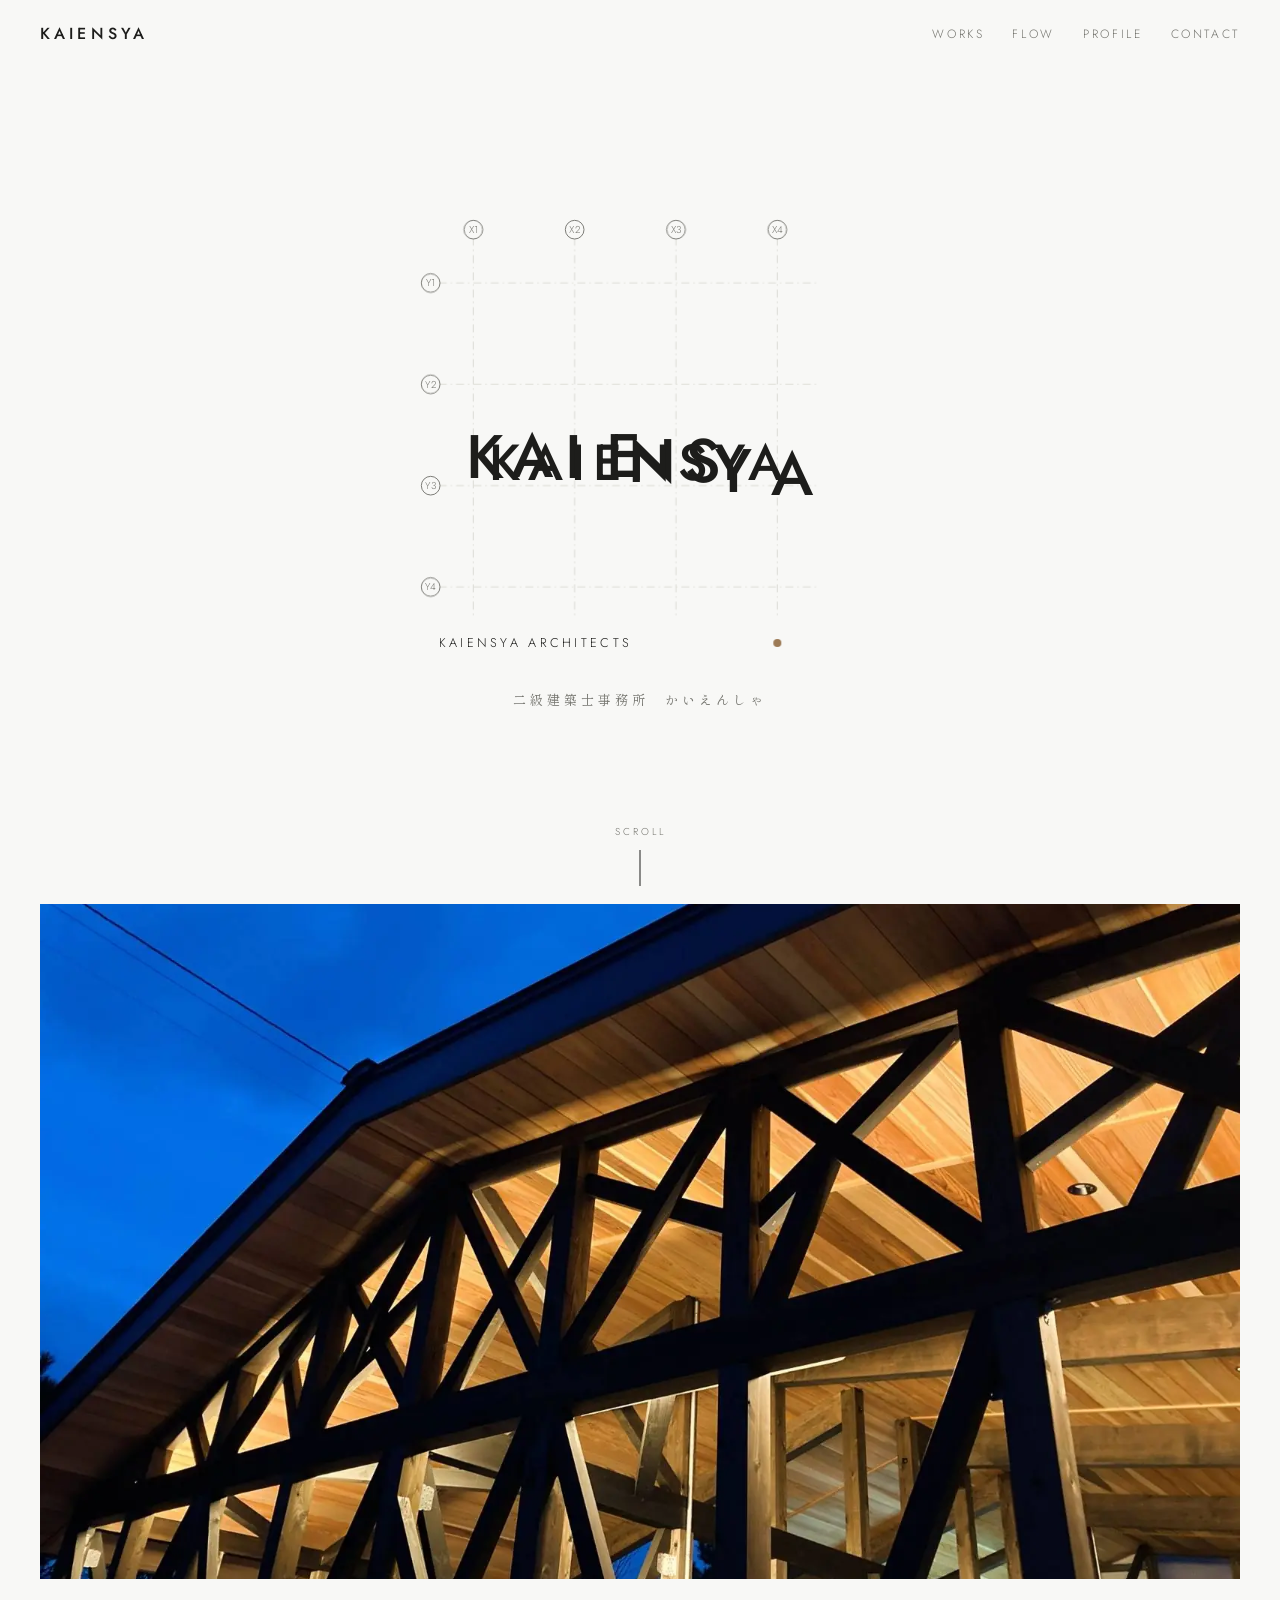
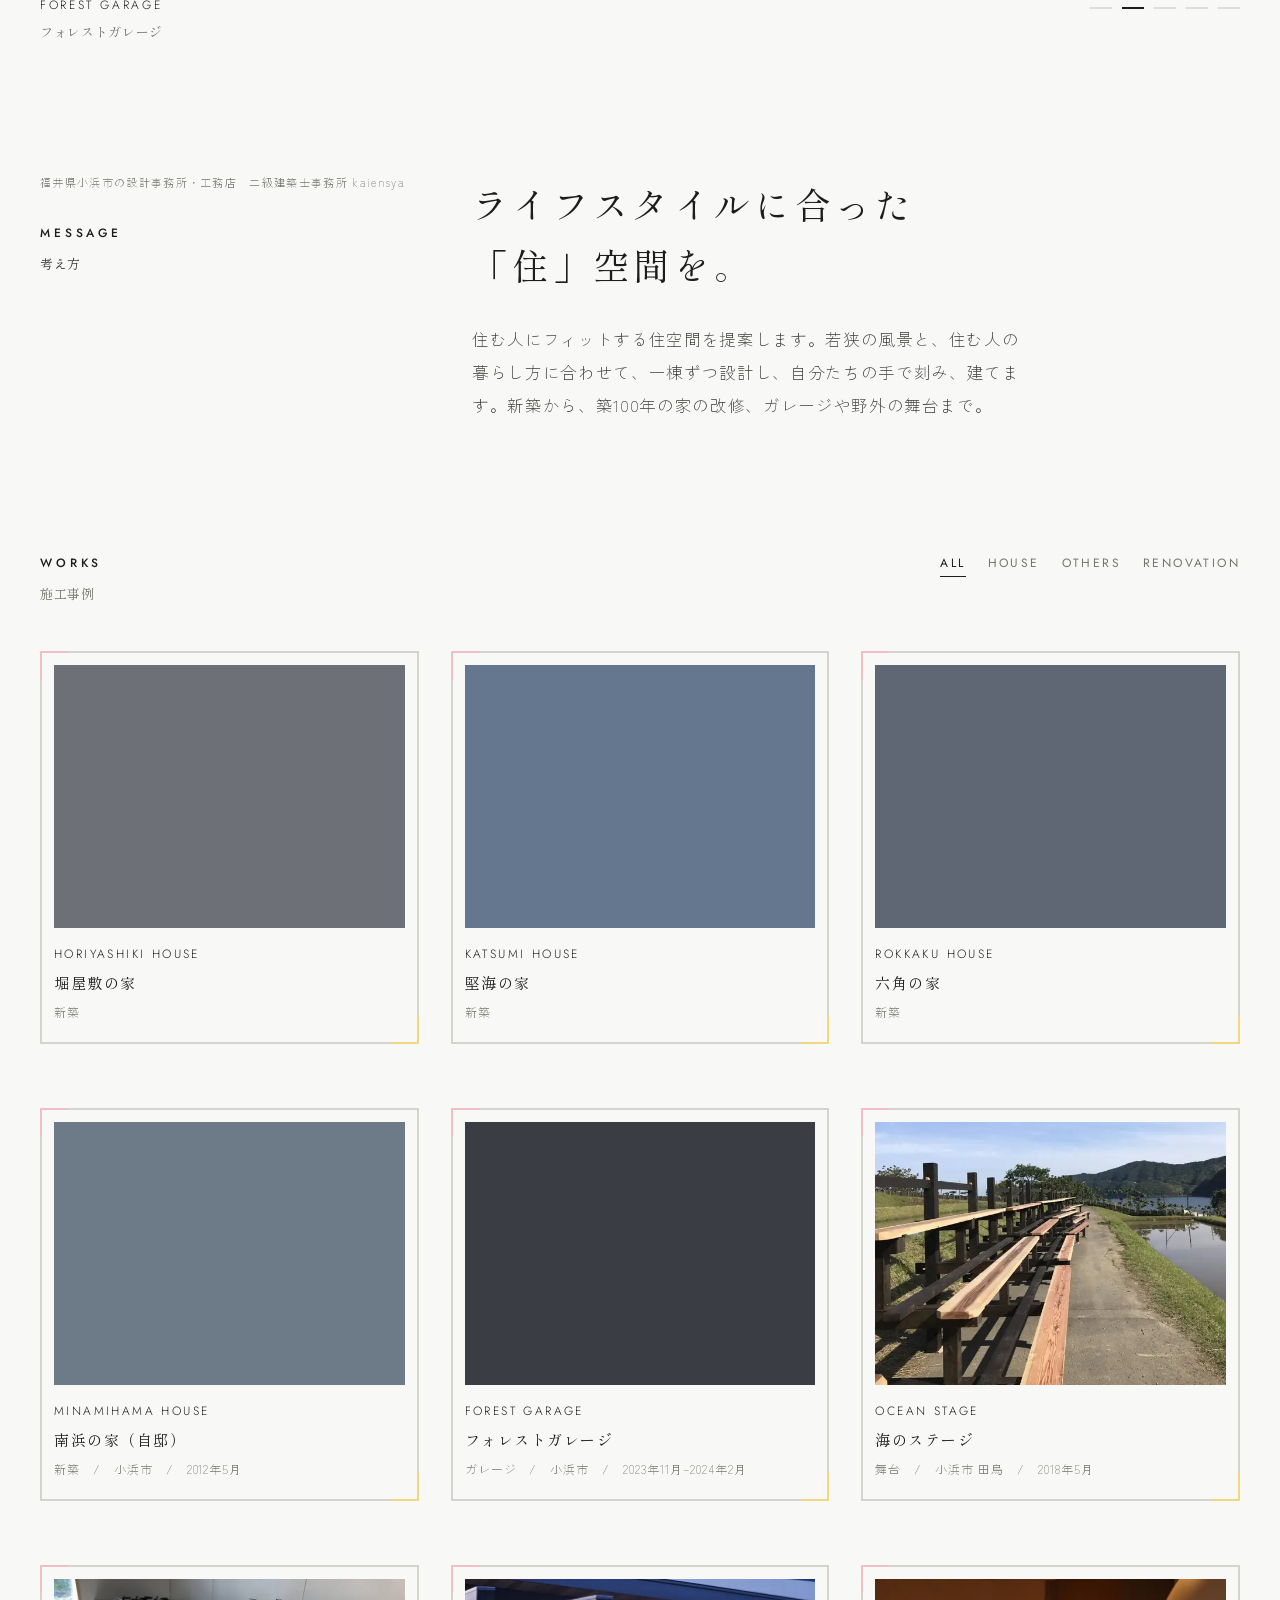
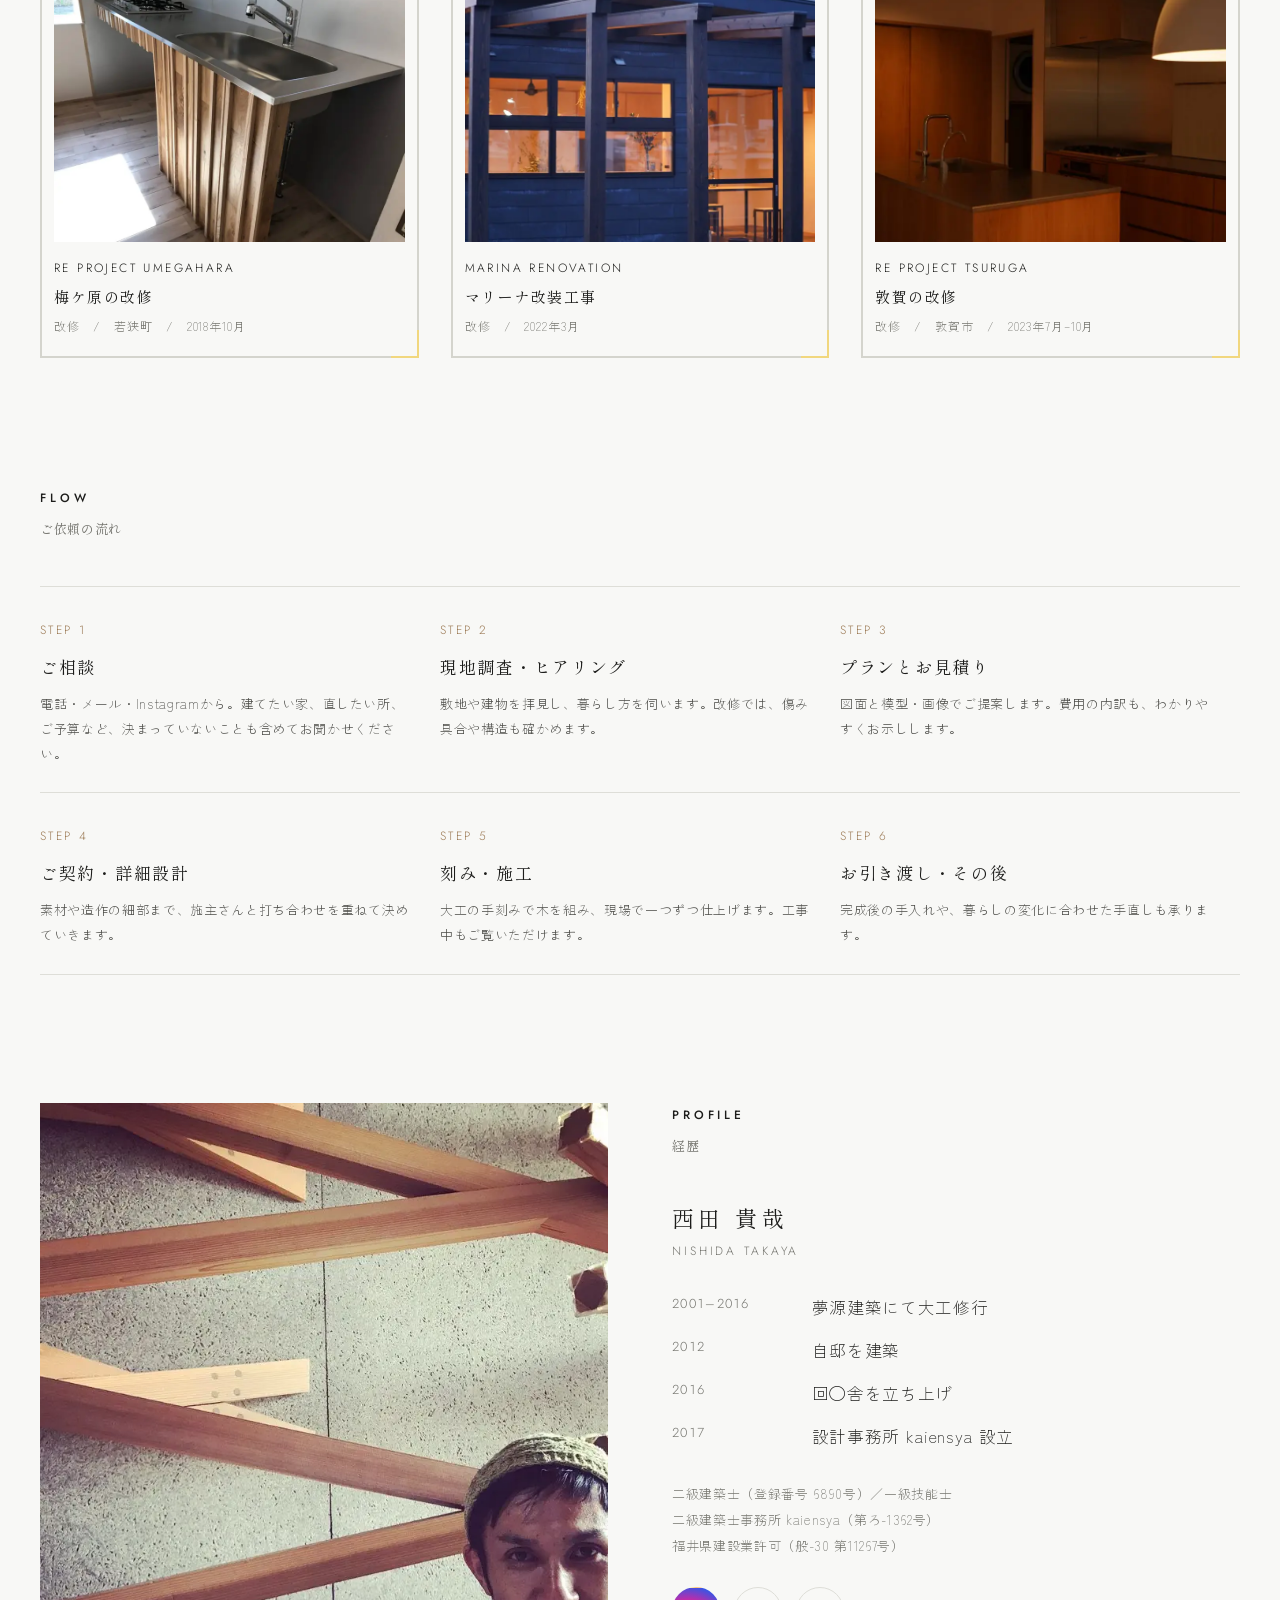
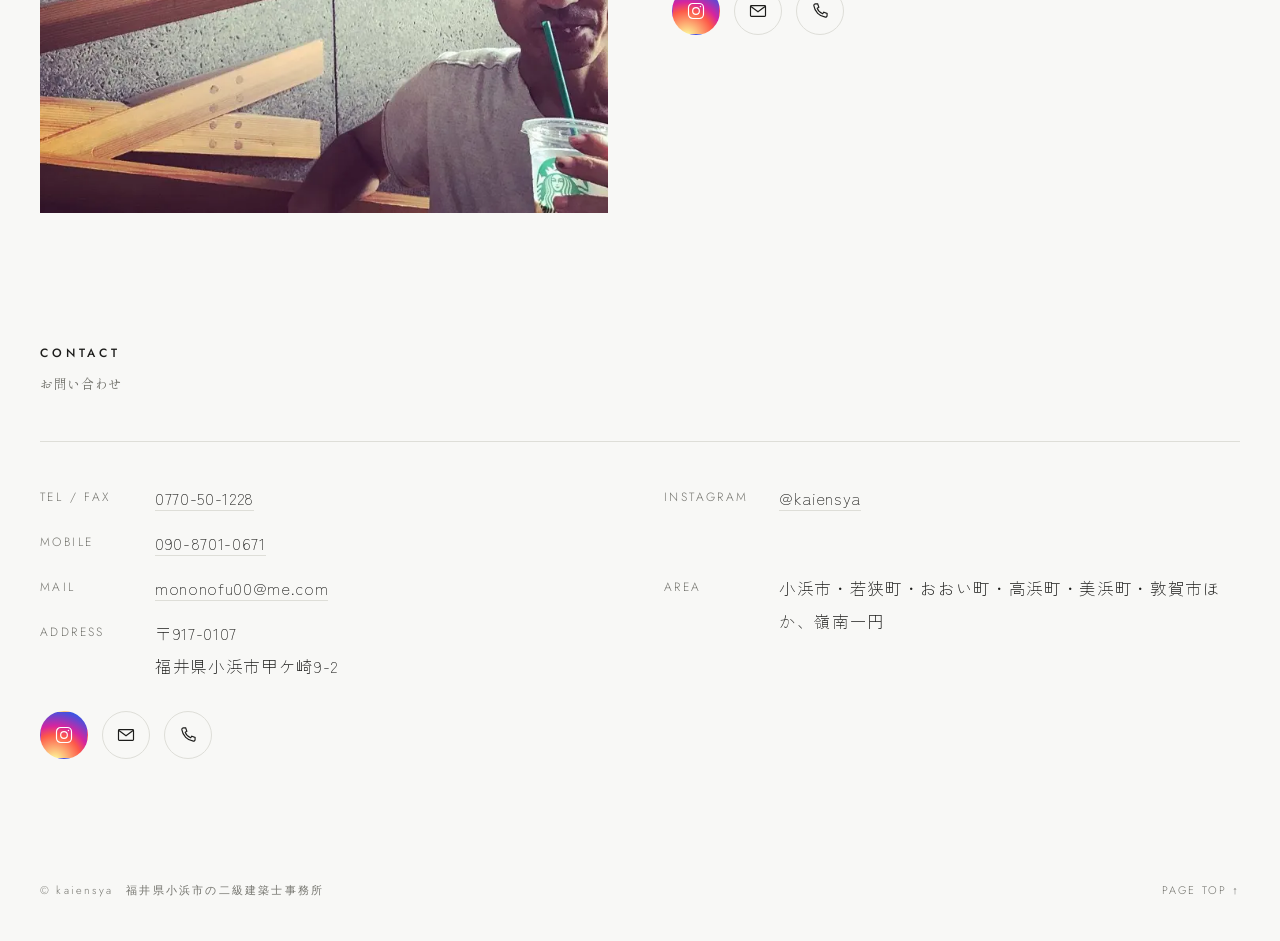
==== commit fe3442f5: "六角の家の表紙を差し替え Co-Authored-By: Claude Opus 5.5 <noreply@anthropic.com>" ====
--- a/index.html
+++ b/index.html
@@ -19,8 +19,8 @@
 <link rel="preconnect" href="https://fonts.googleapis.com">
 <link rel="preconnect" href="https://fonts.gstatic.com" crossorigin>
 <link rel="stylesheet" href="https://fonts.googleapis.com/css2?family=Jost:wght@300;400;500&family=Shippori+Mincho:wght@400;500&family=Zen+Kaku+Gothic+New:wght@300;400&display=swap">
-<link rel="stylesheet" href="/assets/style.css?v=21">
-<link rel="preload" as="image" href="/img/horiyashiki/01-1600.webp?v=21" type="image/webp">
+<link rel="stylesheet" href="/assets/style.css?v=22">
+<link rel="preload" as="image" href="/img/horiyashiki/01-1600.webp?v=22" type="image/webp">
 <script type="application/ld+json">{"@context": "https://schema.org", "@type": "HomeAndConstructionBusiness", "@id": "https://www.kaiensya.com/#org", "name": "kaiensya（かいえんしゃ）", "alternateName": ["kaiensya", "KAIENSYA", "かいえんしゃ", "二級建築士事務所 kaiensya"], "url": "https://www.kaiensya.com/", "logo": "https://www.kaiensya.com/favicon.svg", "image": "https://www.kaiensya.com/img/ogp.jpg", "telephone": "0770-50-1228", "email": "mononofu00@me.com", "contactPoint": [{"@type": "ContactPoint", "telephone": "090-8701-0671", "contactType": "customer service", "availableLanguage": "ja"}], "address": {"@type": "PostalAddress", "postalCode": "917-0107", "addressRegion": "福井県", "addressLocality": "小浜市", "streetAddress": "甲ケ崎9-2", "addressCountry": "JP"}, "areaServed": [{"@type": "City", "name": "福井県小浜市"}, {"@type": "City", "name": "福井県若狭町"}, {"@type": "City", "name": "福井県おおい町"}, {"@type": "City", "name": "福井県高浜町"}, {"@type": "City", "name": "福井県美浜町"}, {"@type": "City", "name": "福井県敦賀市"}], "founder": {"@type": "Person", "name": "西田貴哉", "jobTitle": "二級建築士・一級技能士"}, "foundingDate": "2017", "knowsAbout": ["注文住宅", "木造住宅", "手刻み", "リノベーション", "古民家改修", "ガレージ", "設計", "施工"], "sameAs": ["https://www.instagram.com/kaiensya/"]}</script><script type="application/ld+json">{"@context": "https://schema.org", "@type": "WebSite", "name": "kaiensya", "url": "https://www.kaiensya.com/", "inLanguage": "ja"}</script>
 </head>
 <body>
@@ -42,7 +42,7 @@
     <a class="cue" href="#works-top" aria-label="下へ"><span>SCROLL</span><i></i></a>
   </div>
   <div class="wrap" id="works-top">
-    <div class="hero" id="hero" aria-roledescription="スライド"><a class="hslide on" href="/works/horiyashiki/" data-en="HORIYASHIKI HOUSE" data-ja="堀屋敷の家"><picture><source type="image/webp" srcset="/img/horiyashiki/01-800.webp?v=21 800w, /img/horiyashiki/01-1600.webp?v=21 1600w" sizes="100vw"><img src="/img/horiyashiki/01.jpg?v=21" width="1600" height="1066" alt="堀屋敷の家（福井県）" loading="eager" decoding="async" fetchpriority="high"></picture></a><a class="hslide" href="/works/garage/" data-en="FOREST GARAGE" data-ja="フォレストガレージ"><picture><source type="image/webp" srcset="/img/garage/01-800.webp?v=21 800w, /img/garage/01-1600.webp?v=21 1600w" sizes="100vw"><img src="/img/garage/01.jpg?v=21" width="1600" height="1200" alt="フォレストガレージ（小浜市）" loading="lazy" decoding="async"></picture></a><a class="hslide" href="/works/rokkaku/" data-en="ROKKAKU HOUSE" data-ja="六角の家"><picture><source type="image/webp" srcset="/img/rokkaku/01-800.webp?v=21 800w, /img/rokkaku/01-1600.webp?v=21 1600w" sizes="100vw"><img src="/img/rokkaku/01.jpg?v=21" width="1600" height="1066" alt="六角の家（福井県）" loading="lazy" decoding="async"></picture></a><a class="hslide" href="/works/katsumi/" data-en="KATSUMI HOUSE" data-ja="堅海の家"><picture><source type="image/webp" srcset="/img/katsumi/01-800.webp?v=21 800w, /img/katsumi/01-1600.webp?v=21 1600w" sizes="100vw"><img src="/img/katsumi/01.jpg?v=21" width="1600" height="1066" alt="堅海の家（福井県）" loading="lazy" decoding="async"></picture></a><a class="hslide" href="/works/minamihama/" data-en="MINAMIHAMA HOUSE" data-ja="南浜の家（自邸）"><picture><source type="image/webp" srcset="/img/minamihama/01-800.webp?v=21 800w, /img/minamihama/01-1600.webp?v=21 1600w" sizes="100vw"><img src="/img/minamihama/01.jpg?v=21" width="1600" height="1200" alt="南浜の家（自邸）（小浜市）" loading="lazy" decoding="async"></picture></a></div>
+    <div class="hero" id="hero" aria-roledescription="スライド"><a class="hslide on" href="/works/horiyashiki/" data-en="HORIYASHIKI HOUSE" data-ja="堀屋敷の家"><picture><source type="image/webp" srcset="/img/horiyashiki/01-800.webp?v=22 800w, /img/horiyashiki/01-1600.webp?v=22 1600w" sizes="100vw"><img src="/img/horiyashiki/01.jpg?v=22" width="1600" height="1066" alt="堀屋敷の家（福井県）" loading="eager" decoding="async" fetchpriority="high"></picture></a><a class="hslide" href="/works/garage/" data-en="FOREST GARAGE" data-ja="フォレストガレージ"><picture><source type="image/webp" srcset="/img/garage/01-800.webp?v=22 800w, /img/garage/01-1600.webp?v=22 1600w" sizes="100vw"><img src="/img/garage/01.jpg?v=22" width="1600" height="1200" alt="フォレストガレージ（小浜市）" loading="lazy" decoding="async"></picture></a><a class="hslide" href="/works/rokkaku/" data-en="ROKKAKU HOUSE" data-ja="六角の家"><picture><source type="image/webp" srcset="/img/rokkaku/01-800.webp?v=22 800w, /img/rokkaku/01-1600.webp?v=22 1600w" sizes="100vw"><img src="/img/rokkaku/01.jpg?v=22" width="1600" height="1067" alt="六角の家（福井県）" loading="lazy" decoding="async"></picture></a><a class="hslide" href="/works/katsumi/" data-en="KATSUMI HOUSE" data-ja="堅海の家"><picture><source type="image/webp" srcset="/img/katsumi/01-800.webp?v=22 800w, /img/katsumi/01-1600.webp?v=22 1600w" sizes="100vw"><img src="/img/katsumi/01.jpg?v=22" width="1600" height="1066" alt="堅海の家（福井県）" loading="lazy" decoding="async"></picture></a><a class="hslide" href="/works/minamihama/" data-en="MINAMIHAMA HOUSE" data-ja="南浜の家（自邸）"><picture><source type="image/webp" srcset="/img/minamihama/01-800.webp?v=22 800w, /img/minamihama/01-1600.webp?v=22 1600w" sizes="100vw"><img src="/img/minamihama/01.jpg?v=22" width="1600" height="1200" alt="南浜の家（自邸）（小浜市）" loading="lazy" decoding="async"></picture></a></div>
     <div class="hero-cap">
       <div><span class="name" id="heroEn"></span><span class="ja" id="heroJa"></span></div>
       <div class="dots" id="dots"><button type="button" aria-label="堀屋敷の家"></button><button type="button" aria-label="フォレストガレージ"></button><button type="button" aria-label="六角の家"></button><button type="button" aria-label="堅海の家"></button><button type="button" aria-label="南浜の家（自邸）"></button></div>
@@ -72,7 +72,7 @@
         </div>
         <div class="filters" id="filters" role="group" aria-label="事例の種類"><button type="button" data-k="ALL" title="すべて">ALL</button><button type="button" data-k="HOUSE" title="新築">HOUSE</button><button type="button" data-k="OTHERS" title="その他">OTHERS</button><button type="button" data-k="RENOVATION" title="改修">RENOVATION</button></div>
       </div>
-      <div class="grid" id="grid"><a class="work" href="/works/horiyashiki/" data-cat="HOUSE"><div class="ph" style="background:#6d7076"><picture><source type="image/webp" srcset="/img/horiyashiki/01-800.webp?v=21 800w, /img/horiyashiki/01-1600.webp?v=21 1600w" sizes="(min-width: 1000px) 33vw, (min-width: 640px) 50vw, 100vw"><img src="/img/horiyashiki/01.jpg?v=21" width="1600" height="1066" alt="堀屋敷の家 新築（福井県）" loading="lazy" decoding="async"></picture></div><div class="txt"><span class="en">HORIYASHIKI HOUSE</span><span class="ja">堀屋敷の家</span><span class="meta">新築</span></div></a><a class="work" href="/works/katsumi/" data-cat="HOUSE"><div class="ph" style="background:#65768f"><picture><source type="image/webp" srcset="/img/katsumi/01-800.webp?v=21 800w, /img/katsumi/01-1600.webp?v=21 1600w" sizes="(min-width: 1000px) 33vw, (min-width: 640px) 50vw, 100vw"><img src="/img/katsumi/01.jpg?v=21" width="1600" height="1066" alt="堅海の家 新築（福井県）" loading="lazy" decoding="async"></picture></div><div class="txt"><span class="en">KATSUMI HOUSE</span><span class="ja">堅海の家</span><span class="meta">新築</span></div></a><a class="work" href="/works/rokkaku/" data-cat="HOUSE"><div class="ph" style="background:#7b8998"><picture><source type="image/webp" srcset="/img/rokkaku/01-800.webp?v=21 800w, /img/rokkaku/01-1600.webp?v=21 1600w" sizes="(min-width: 1000px) 33vw, (min-width: 640px) 50vw, 100vw"><img src="/img/rokkaku/01.jpg?v=21" width="1600" height="1066" alt="六角の家 新築（福井県）" loading="lazy" decoding="async"></picture></div><div class="txt"><span class="en">ROKKAKU HOUSE</span><span class="ja">六角の家</span><span class="meta">新築</span></div></a><a class="work" href="/works/minamihama/" data-cat="HOUSE"><div class="ph" style="background:#6d7a88"><picture><source type="image/webp" srcset="/img/minamihama/01-800.webp?v=21 800w, /img/minamihama/01-1600.webp?v=21 1600w" sizes="(min-width: 1000px) 33vw, (min-width: 640px) 50vw, 100vw"><img src="/img/minamihama/01.jpg?v=21" width="1600" height="1200" alt="南浜の家（自邸） 新築（小浜市）" loading="lazy" decoding="async"></picture></div><div class="txt"><span class="en">MINAMIHAMA HOUSE</span><span class="ja">南浜の家（自邸）</span><span class="meta">新築　/　小浜市　/　2012年5月</span></div></a><a class="work" href="/works/garage/" data-cat="OTHERS"><div class="ph" style="background:#3a3d43"><picture><source type="image/webp" srcset="/img/garage/01-800.webp?v=21 800w, /img/garage/01-1600.webp?v=21 1600w" sizes="(min-width: 1000px) 33vw, (min-width: 640px) 50vw, 100vw"><img src="/img/garage/01.jpg?v=21" width="1600" height="1200" alt="フォレストガレージ ガレージ（小浜市）" loading="lazy" decoding="async"></picture></div><div class="txt"><span class="en">FOREST GARAGE</span><span class="ja">フォレストガレージ</span><span class="meta">ガレージ　/　小浜市　/　2023年11月–2024年2月</span></div></a><a class="work" href="/works/tagarasu/" data-cat="OTHERS"><div class="ph" style="background:#828896"><picture><source type="image/webp" srcset="/img/tagarasu/01-800.webp?v=21 800w, /img/tagarasu/01-1600.webp?v=21 1600w" sizes="(min-width: 1000px) 33vw, (min-width: 640px) 50vw, 100vw"><img src="/img/tagarasu/01.jpg?v=21" width="1200" height="1600" alt="海のステージ 舞台（小浜市 田烏）" loading="lazy" decoding="async" style="object-position:50% 88%"></picture></div><div class="txt"><span class="en">OCEAN STAGE</span><span class="ja">海のステージ</span><span class="meta">舞台　/　小浜市 田烏　/　2018年5月</span></div></a><a class="work" href="/works/umegahara/" data-cat="RENOVATION"><div class="ph" style="background:#786f68"><picture><source type="image/webp" srcset="/img/umegahara/01-800.webp?v=21 800w, /img/umegahara/01-1600.webp?v=21 1600w" sizes="(min-width: 1000px) 33vw, (min-width: 640px) 50vw, 100vw"><img src="/img/umegahara/01.jpg?v=21" width="1600" height="1200" alt="梅ケ原の改修 改修（若狭町）" loading="lazy" decoding="async"></picture></div><div class="txt"><span class="en">RE PROJECT UMEGAHARA</span><span class="ja">梅ケ原の改修</span><span class="meta">改修　/　若狭町　/　2018年10月</span></div></a><a class="work" href="/works/marina/" data-cat="RENOVATION"><div class="ph" style="background:#564550"><picture><source type="image/webp" srcset="/img/marina/01-800.webp?v=21 800w, /img/marina/01-1600.webp?v=21 1600w" sizes="(min-width: 1000px) 33vw, (min-width: 640px) 50vw, 100vw"><img src="/img/marina/01.jpg?v=21" width="1600" height="1067" alt="マリーナ改装工事 改修（福井県）" loading="lazy" decoding="async"></picture></div><div class="txt"><span class="en">MARINA RENOVATION</span><span class="ja">マリーナ改装工事</span><span class="meta">改修　/　2022年3月</span></div></a><a class="work" href="/works/tsuruga/" data-cat="RENOVATION"><div class="ph" style="background:#4d240c"><picture><source type="image/webp" srcset="/img/tsuruga/01-800.webp?v=21 800w, /img/tsuruga/01-1600.webp?v=21 1600w" sizes="(min-width: 1000px) 33vw, (min-width: 640px) 50vw, 100vw"><img src="/img/tsuruga/01.jpg?v=21" width="1600" height="1067" alt="敦賀の改修 改修（敦賀市）" loading="lazy" decoding="async"></picture></div><div class="txt"><span class="en">RE PROJECT TSURUGA</span><span class="ja">敦賀の改修</span><span class="meta">改修　/　敦賀市　/　2023年7月–10月</span></div></a></div>
+      <div class="grid" id="grid"><a class="work" href="/works/horiyashiki/" data-cat="HOUSE"><div class="ph" style="background:#6d7076"><picture><source type="image/webp" srcset="/img/horiyashiki/01-800.webp?v=22 800w, /img/horiyashiki/01-1600.webp?v=22 1600w" sizes="(min-width: 1000px) 33vw, (min-width: 640px) 50vw, 100vw"><img src="/img/horiyashiki/01.jpg?v=22" width="1600" height="1066" alt="堀屋敷の家 新築（福井県）" loading="lazy" decoding="async"></picture></div><div class="txt"><span class="en">HORIYASHIKI HOUSE</span><span class="ja">堀屋敷の家</span><span class="meta">新築</span></div></a><a class="work" href="/works/katsumi/" data-cat="HOUSE"><div class="ph" style="background:#65768f"><picture><source type="image/webp" srcset="/img/katsumi/01-800.webp?v=22 800w, /img/katsumi/01-1600.webp?v=22 1600w" sizes="(min-width: 1000px) 33vw, (min-width: 640px) 50vw, 100vw"><img src="/img/katsumi/01.jpg?v=22" width="1600" height="1066" alt="堅海の家 新築（福井県）" loading="lazy" decoding="async"></picture></div><div class="txt"><span class="en">KATSUMI HOUSE</span><span class="ja">堅海の家</span><span class="meta">新築</span></div></a><a class="work" href="/works/rokkaku/" data-cat="HOUSE"><div class="ph" style="background:#606774"><picture><source type="image/webp" srcset="/img/rokkaku/01-800.webp?v=22 800w, /img/rokkaku/01-1600.webp?v=22 1600w" sizes="(min-width: 1000px) 33vw, (min-width: 640px) 50vw, 100vw"><img src="/img/rokkaku/01.jpg?v=22" width="1600" height="1067" alt="六角の家 新築（福井県）" loading="lazy" decoding="async"></picture></div><div class="txt"><span class="en">ROKKAKU HOUSE</span><span class="ja">六角の家</span><span class="meta">新築</span></div></a><a class="work" href="/works/minamihama/" data-cat="HOUSE"><div class="ph" style="background:#6d7a88"><picture><source type="image/webp" srcset="/img/minamihama/01-800.webp?v=22 800w, /img/minamihama/01-1600.webp?v=22 1600w" sizes="(min-width: 1000px) 33vw, (min-width: 640px) 50vw, 100vw"><img src="/img/minamihama/01.jpg?v=22" width="1600" height="1200" alt="南浜の家（自邸） 新築（小浜市）" loading="lazy" decoding="async"></picture></div><div class="txt"><span class="en">MINAMIHAMA HOUSE</span><span class="ja">南浜の家（自邸）</span><span class="meta">新築　/　小浜市　/　2012年5月</span></div></a><a class="work" href="/works/garage/" data-cat="OTHERS"><div class="ph" style="background:#3a3d43"><picture><source type="image/webp" srcset="/img/garage/01-800.webp?v=22 800w, /img/garage/01-1600.webp?v=22 1600w" sizes="(min-width: 1000px) 33vw, (min-width: 640px) 50vw, 100vw"><img src="/img/garage/01.jpg?v=22" width="1600" height="1200" alt="フォレストガレージ ガレージ（小浜市）" loading="lazy" decoding="async"></picture></div><div class="txt"><span class="en">FOREST GARAGE</span><span class="ja">フォレストガレージ</span><span class="meta">ガレージ　/　小浜市　/　2023年11月–2024年2月</span></div></a><a class="work" href="/works/tagarasu/" data-cat="OTHERS"><div class="ph" style="background:#828896"><picture><source type="image/webp" srcset="/img/tagarasu/01-800.webp?v=22 800w, /img/tagarasu/01-1600.webp?v=22 1600w" sizes="(min-width: 1000px) 33vw, (min-width: 640px) 50vw, 100vw"><img src="/img/tagarasu/01.jpg?v=22" width="1200" height="1600" alt="海のステージ 舞台（小浜市 田烏）" loading="lazy" decoding="async" style="object-position:50% 88%"></picture></div><div class="txt"><span class="en">OCEAN STAGE</span><span class="ja">海のステージ</span><span class="meta">舞台　/　小浜市 田烏　/　2018年5月</span></div></a><a class="work" href="/works/umegahara/" data-cat="RENOVATION"><div class="ph" style="background:#786f68"><picture><source type="image/webp" srcset="/img/umegahara/01-800.webp?v=22 800w, /img/umegahara/01-1600.webp?v=22 1600w" sizes="(min-width: 1000px) 33vw, (min-width: 640px) 50vw, 100vw"><img src="/img/umegahara/01.jpg?v=22" width="1600" height="1200" alt="梅ケ原の改修 改修（若狭町）" loading="lazy" decoding="async"></picture></div><div class="txt"><span class="en">RE PROJECT UMEGAHARA</span><span class="ja">梅ケ原の改修</span><span class="meta">改修　/　若狭町　/　2018年10月</span></div></a><a class="work" href="/works/marina/" data-cat="RENOVATION"><div class="ph" style="background:#564550"><picture><source type="image/webp" srcset="/img/marina/01-800.webp?v=22 800w, /img/marina/01-1600.webp?v=22 1600w" sizes="(min-width: 1000px) 33vw, (min-width: 640px) 50vw, 100vw"><img src="/img/marina/01.jpg?v=22" width="1600" height="1067" alt="マリーナ改装工事 改修（福井県）" loading="lazy" decoding="async"></picture></div><div class="txt"><span class="en">MARINA RENOVATION</span><span class="ja">マリーナ改装工事</span><span class="meta">改修　/　2022年3月</span></div></a><a class="work" href="/works/tsuruga/" data-cat="RENOVATION"><div class="ph" style="background:#4d240c"><picture><source type="image/webp" srcset="/img/tsuruga/01-800.webp?v=22 800w, /img/tsuruga/01-1600.webp?v=22 1600w" sizes="(min-width: 1000px) 33vw, (min-width: 640px) 50vw, 100vw"><img src="/img/tsuruga/01.jpg?v=22" width="1600" height="1067" alt="敦賀の改修 改修（敦賀市）" loading="lazy" decoding="async"></picture></div><div class="txt"><span class="en">RE PROJECT TSURUGA</span><span class="ja">敦賀の改修</span><span class="meta">改修　/　敦賀市　/　2023年7月–10月</span></div></a></div>
     </div>
   </section>
 
@@ -97,7 +97,7 @@
 
   <section id="profile">
     <div class="wrap about">
-      <div class="ph"><picture><source type="image/webp" srcset="/img/profile.webp?v=21"><img src="/img/profile.jpg?v=21" width="900" height="900" alt="kaiensya 代表 西田貴哉" loading="lazy" style="object-position:50% 40%"></picture></div>
+      <div class="ph"><picture><source type="image/webp" srcset="/img/profile.webp?v=22"><img src="/img/profile.jpg?v=22" width="900" height="900" alt="kaiensya 代表 西田貴哉" loading="lazy" style="object-position:50% 40%"></picture></div>
       <div>
         <h2 class="label">PROFILE</h2>
         <p class="label-ja" style="margin-bottom:36px">経歴</p>
@@ -142,6 +142,6 @@
 <footer>
   <div class="wrap"><span>© kaiensya　福井県小浜市の二級建築士事務所</span><a href="#" style="text-decoration:none">PAGE TOP ↑</a></div>
 </footer>
-<script src="/assets/top.js?v=21" defer></script>
+<script src="/assets/top.js?v=22" defer></script>
 </body>
 </html>
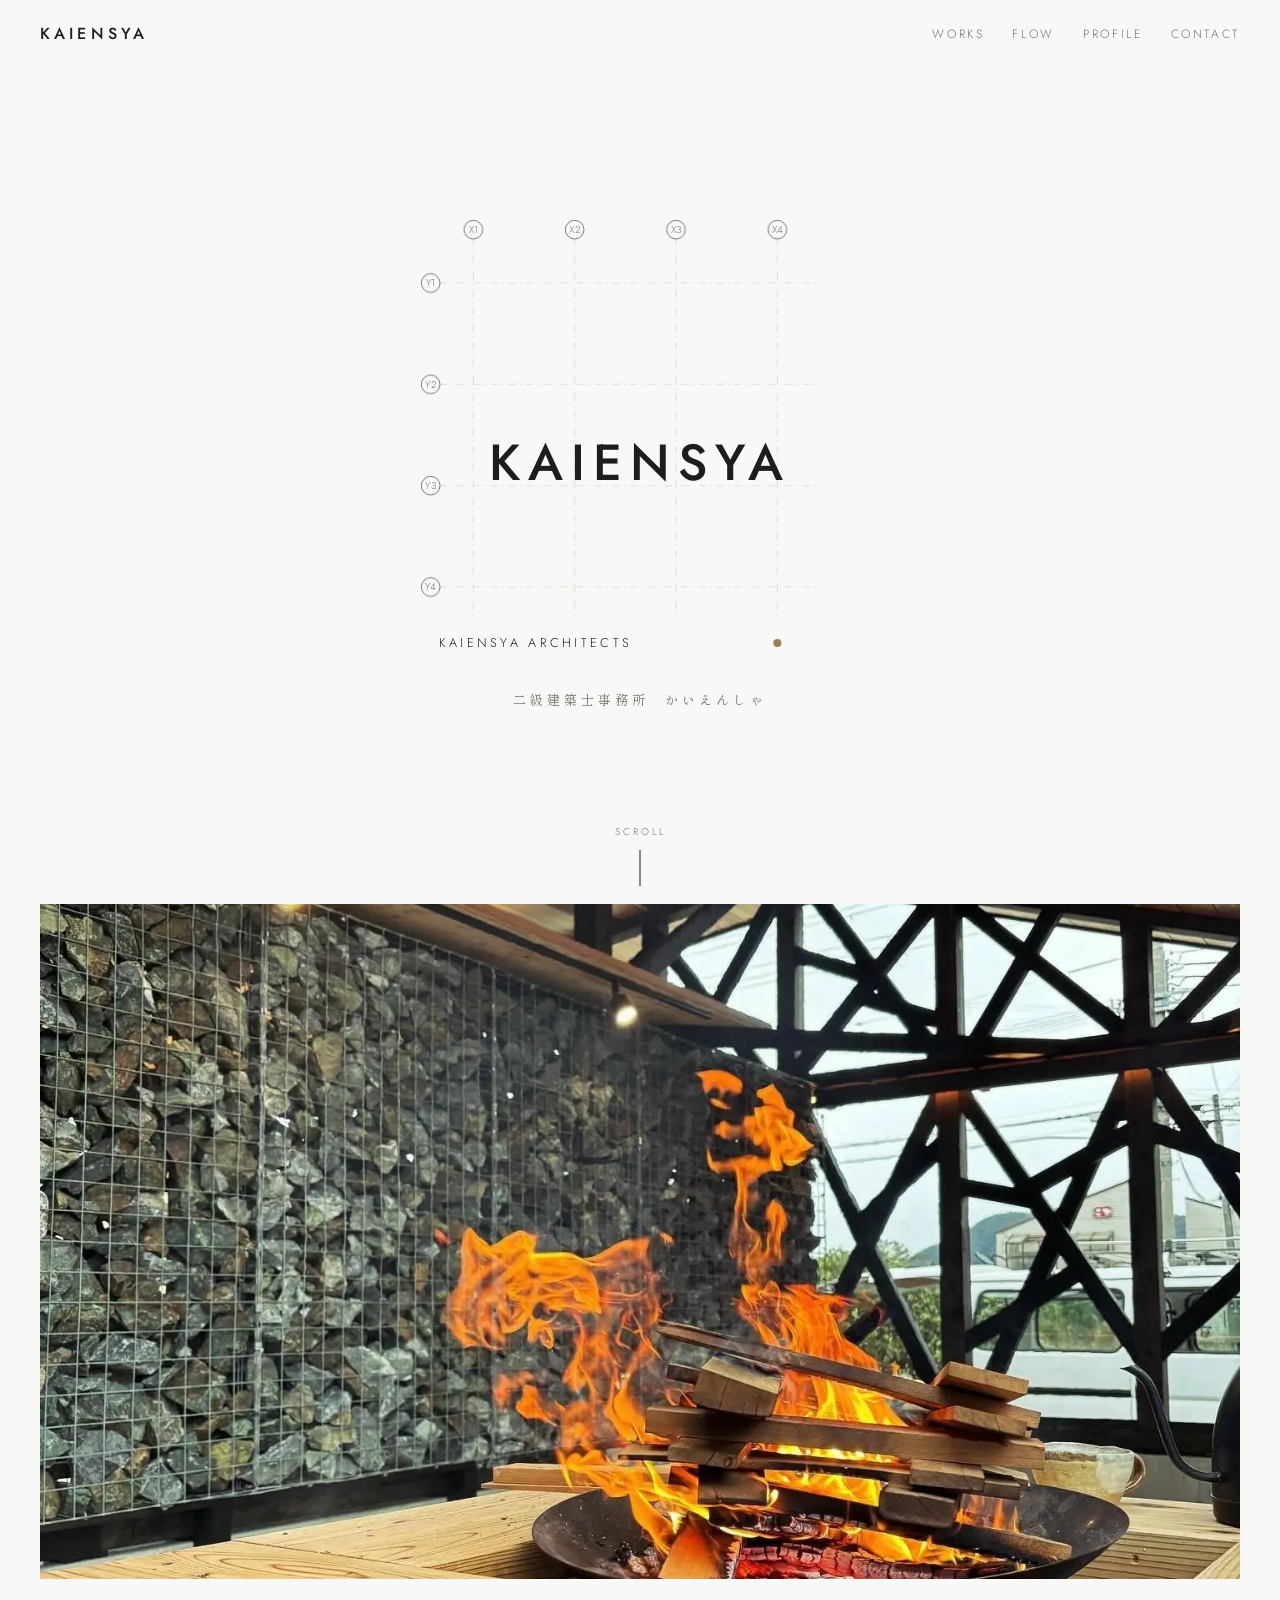
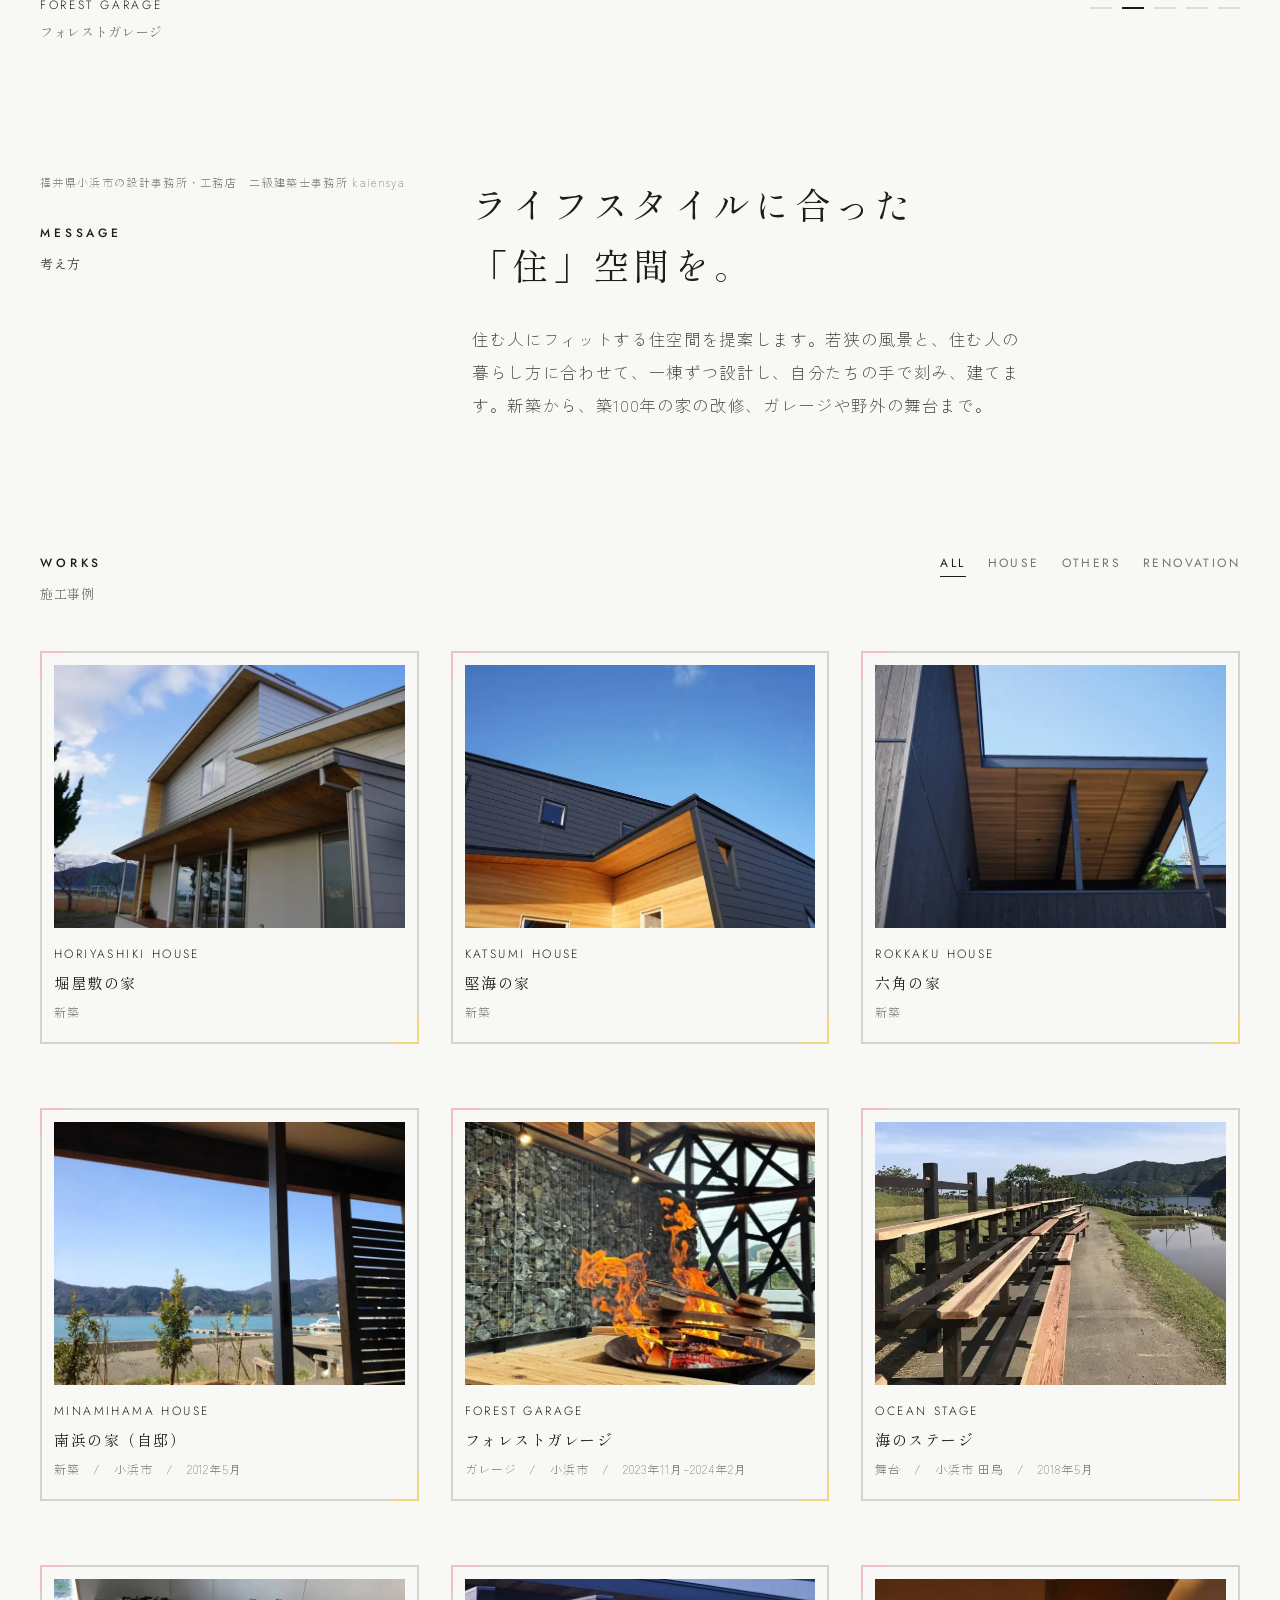
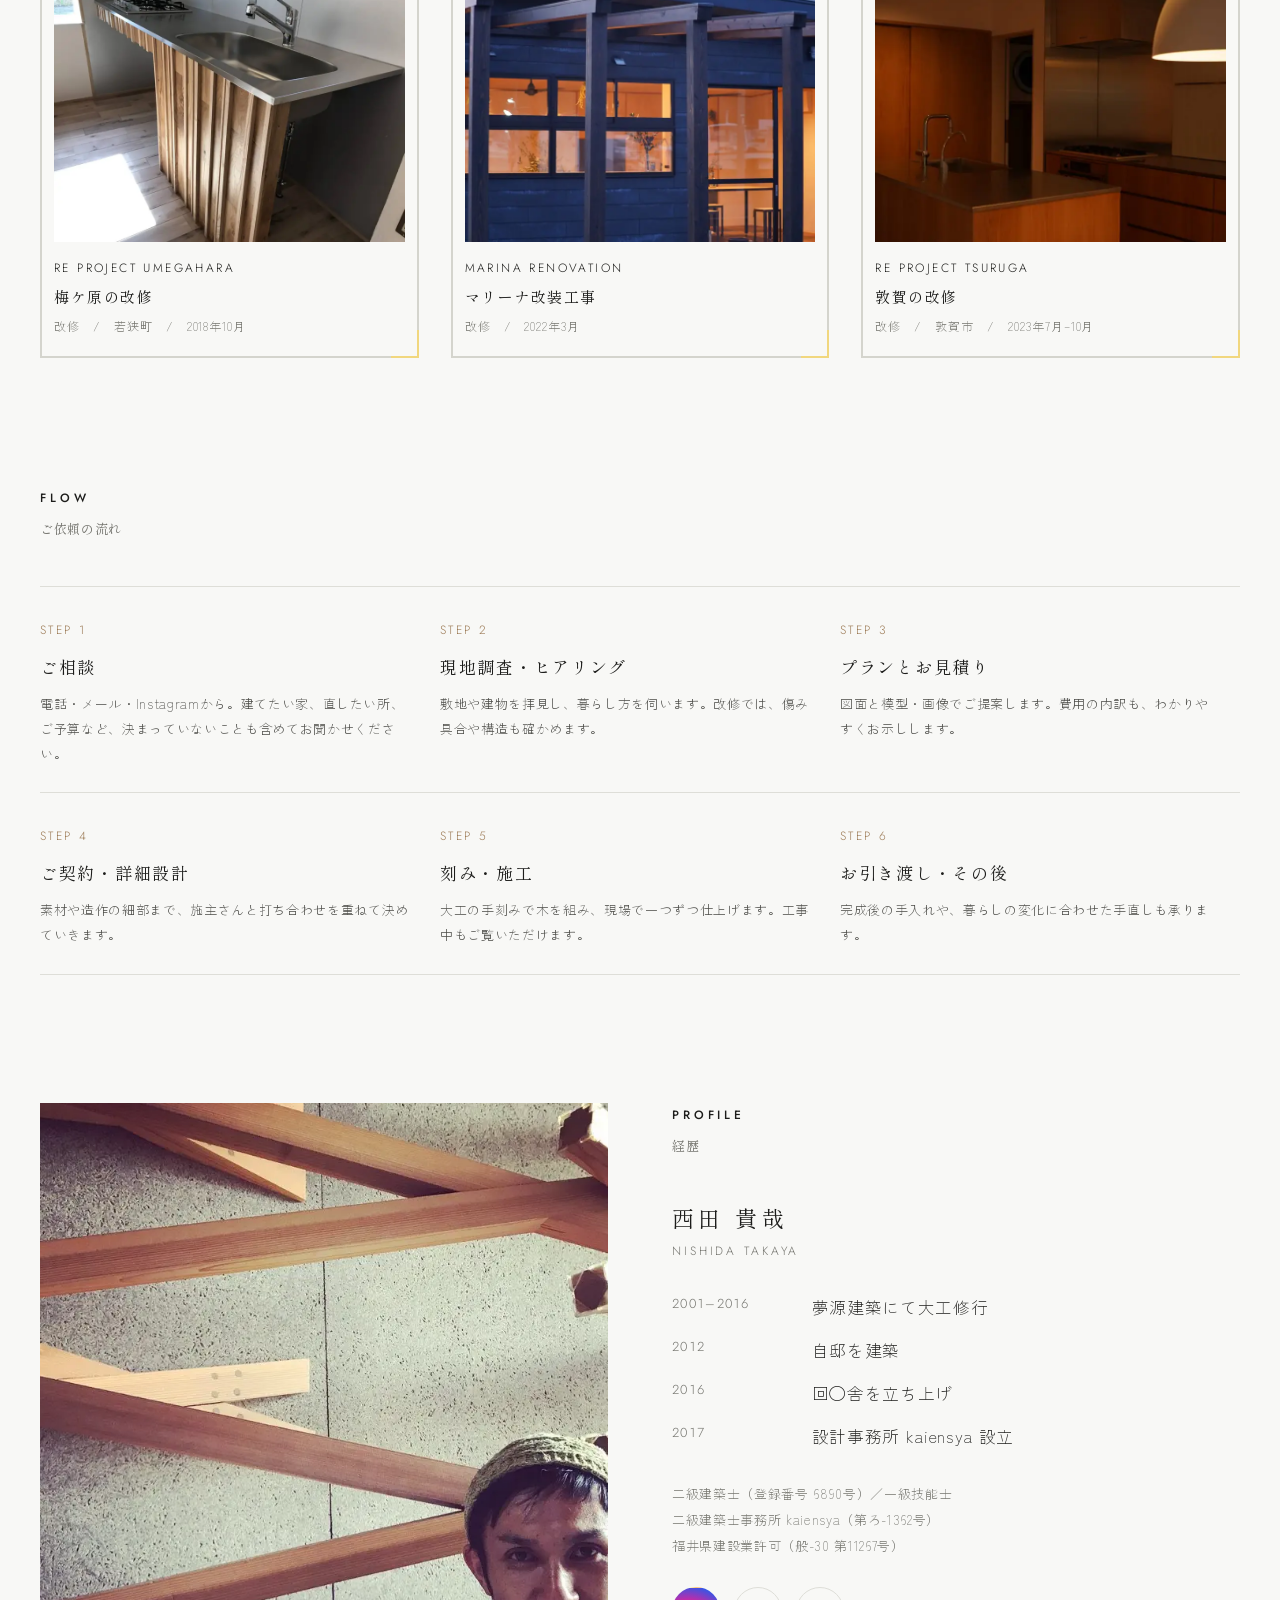
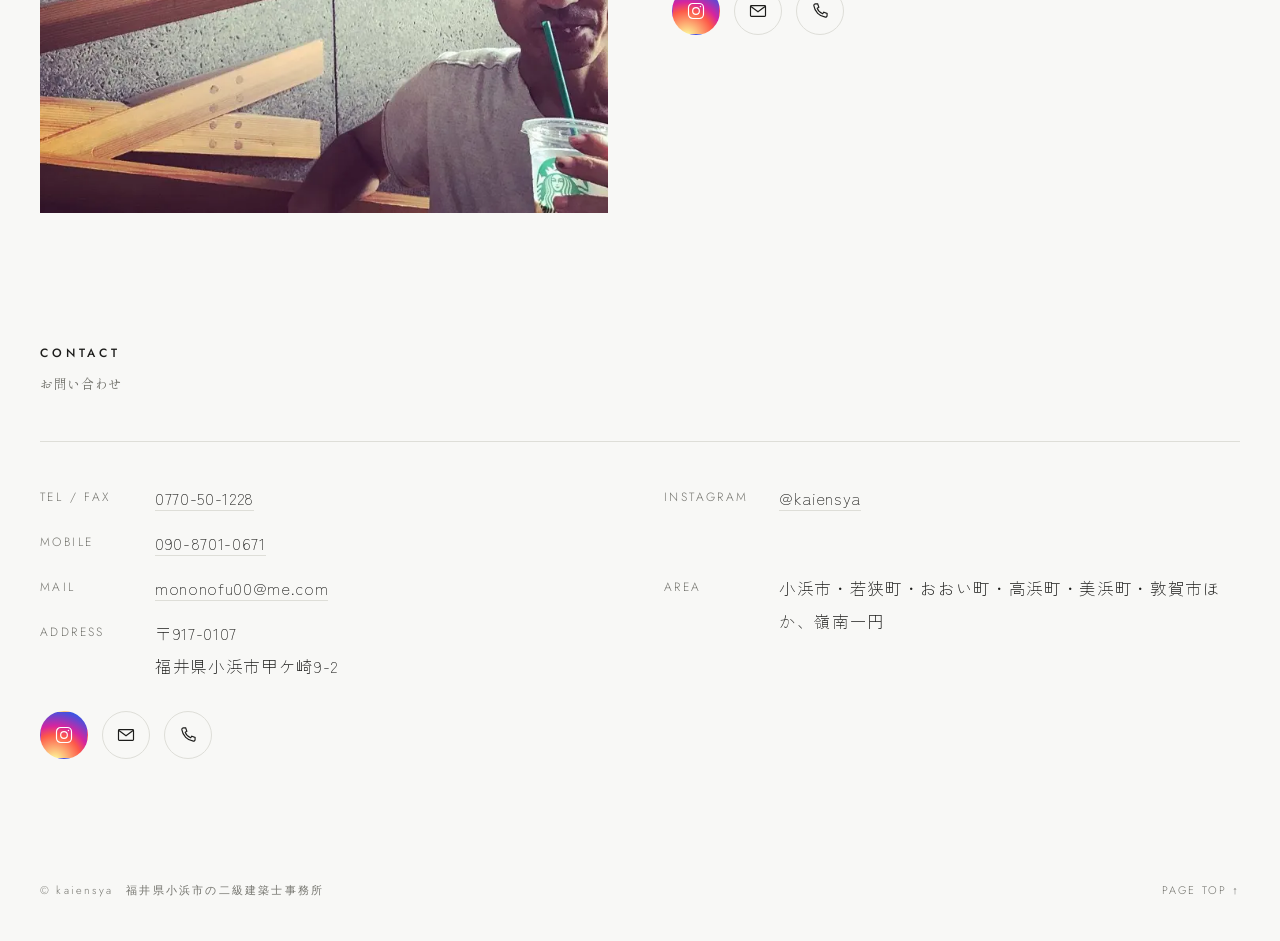
==== commit 6d6fe67b: "フォレストガレージの表紙を差し替え Co-Authored-By: Claude Opus 5.5 <noreply@anthropic.com>" ====
--- a/index.html
+++ b/index.html
@@ -19,8 +19,8 @@
 <link rel="preconnect" href="https://fonts.googleapis.com">
 <link rel="preconnect" href="https://fonts.gstatic.com" crossorigin>
 <link rel="stylesheet" href="https://fonts.googleapis.com/css2?family=Jost:wght@300;400;500&family=Shippori+Mincho:wght@400;500&family=Zen+Kaku+Gothic+New:wght@300;400&display=swap">
-<link rel="stylesheet" href="/assets/style.css?v=22">
-<link rel="preload" as="image" href="/img/horiyashiki/01-1600.webp?v=22" type="image/webp">
+<link rel="stylesheet" href="/assets/style.css?v=23">
+<link rel="preload" as="image" href="/img/horiyashiki/01-1600.webp?v=23" type="image/webp">
 <script type="application/ld+json">{"@context": "https://schema.org", "@type": "HomeAndConstructionBusiness", "@id": "https://www.kaiensya.com/#org", "name": "kaiensya（かいえんしゃ）", "alternateName": ["kaiensya", "KAIENSYA", "かいえんしゃ", "二級建築士事務所 kaiensya"], "url": "https://www.kaiensya.com/", "logo": "https://www.kaiensya.com/favicon.svg", "image": "https://www.kaiensya.com/img/ogp.jpg", "telephone": "0770-50-1228", "email": "mononofu00@me.com", "contactPoint": [{"@type": "ContactPoint", "telephone": "090-8701-0671", "contactType": "customer service", "availableLanguage": "ja"}], "address": {"@type": "PostalAddress", "postalCode": "917-0107", "addressRegion": "福井県", "addressLocality": "小浜市", "streetAddress": "甲ケ崎9-2", "addressCountry": "JP"}, "areaServed": [{"@type": "City", "name": "福井県小浜市"}, {"@type": "City", "name": "福井県若狭町"}, {"@type": "City", "name": "福井県おおい町"}, {"@type": "City", "name": "福井県高浜町"}, {"@type": "City", "name": "福井県美浜町"}, {"@type": "City", "name": "福井県敦賀市"}], "founder": {"@type": "Person", "name": "西田貴哉", "jobTitle": "二級建築士・一級技能士"}, "foundingDate": "2017", "knowsAbout": ["注文住宅", "木造住宅", "手刻み", "リノベーション", "古民家改修", "ガレージ", "設計", "施工"], "sameAs": ["https://www.instagram.com/kaiensya/"]}</script><script type="application/ld+json">{"@context": "https://schema.org", "@type": "WebSite", "name": "kaiensya", "url": "https://www.kaiensya.com/", "inLanguage": "ja"}</script>
 </head>
 <body>
@@ -42,7 +42,7 @@
     <a class="cue" href="#works-top" aria-label="下へ"><span>SCROLL</span><i></i></a>
   </div>
   <div class="wrap" id="works-top">
-    <div class="hero" id="hero" aria-roledescription="スライド"><a class="hslide on" href="/works/horiyashiki/" data-en="HORIYASHIKI HOUSE" data-ja="堀屋敷の家"><picture><source type="image/webp" srcset="/img/horiyashiki/01-800.webp?v=22 800w, /img/horiyashiki/01-1600.webp?v=22 1600w" sizes="100vw"><img src="/img/horiyashiki/01.jpg?v=22" width="1600" height="1066" alt="堀屋敷の家（福井県）" loading="eager" decoding="async" fetchpriority="high"></picture></a><a class="hslide" href="/works/garage/" data-en="FOREST GARAGE" data-ja="フォレストガレージ"><picture><source type="image/webp" srcset="/img/garage/01-800.webp?v=22 800w, /img/garage/01-1600.webp?v=22 1600w" sizes="100vw"><img src="/img/garage/01.jpg?v=22" width="1600" height="1200" alt="フォレストガレージ（小浜市）" loading="lazy" decoding="async"></picture></a><a class="hslide" href="/works/rokkaku/" data-en="ROKKAKU HOUSE" data-ja="六角の家"><picture><source type="image/webp" srcset="/img/rokkaku/01-800.webp?v=22 800w, /img/rokkaku/01-1600.webp?v=22 1600w" sizes="100vw"><img src="/img/rokkaku/01.jpg?v=22" width="1600" height="1067" alt="六角の家（福井県）" loading="lazy" decoding="async"></picture></a><a class="hslide" href="/works/katsumi/" data-en="KATSUMI HOUSE" data-ja="堅海の家"><picture><source type="image/webp" srcset="/img/katsumi/01-800.webp?v=22 800w, /img/katsumi/01-1600.webp?v=22 1600w" sizes="100vw"><img src="/img/katsumi/01.jpg?v=22" width="1600" height="1066" alt="堅海の家（福井県）" loading="lazy" decoding="async"></picture></a><a class="hslide" href="/works/minamihama/" data-en="MINAMIHAMA HOUSE" data-ja="南浜の家（自邸）"><picture><source type="image/webp" srcset="/img/minamihama/01-800.webp?v=22 800w, /img/minamihama/01-1600.webp?v=22 1600w" sizes="100vw"><img src="/img/minamihama/01.jpg?v=22" width="1600" height="1200" alt="南浜の家（自邸）（小浜市）" loading="lazy" decoding="async"></picture></a></div>
+    <div class="hero" id="hero" aria-roledescription="スライド"><a class="hslide on" href="/works/horiyashiki/" data-en="HORIYASHIKI HOUSE" data-ja="堀屋敷の家"><picture><source type="image/webp" srcset="/img/horiyashiki/01-800.webp?v=23 800w, /img/horiyashiki/01-1600.webp?v=23 1600w" sizes="100vw"><img src="/img/horiyashiki/01.jpg?v=23" width="1600" height="1066" alt="堀屋敷の家（福井県）" loading="eager" decoding="async" fetchpriority="high"></picture></a><a class="hslide" href="/works/garage/" data-en="FOREST GARAGE" data-ja="フォレストガレージ"><picture><source type="image/webp" srcset="/img/garage/01-800.webp?v=23 800w, /img/garage/01-1600.webp?v=23 1600w" sizes="100vw"><img src="/img/garage/01.jpg?v=23" width="1440" height="963" alt="フォレストガレージ（小浜市）" loading="lazy" decoding="async"></picture></a><a class="hslide" href="/works/rokkaku/" data-en="ROKKAKU HOUSE" data-ja="六角の家"><picture><source type="image/webp" srcset="/img/rokkaku/01-800.webp?v=23 800w, /img/rokkaku/01-1600.webp?v=23 1600w" sizes="100vw"><img src="/img/rokkaku/01.jpg?v=23" width="1600" height="1067" alt="六角の家（福井県）" loading="lazy" decoding="async"></picture></a><a class="hslide" href="/works/katsumi/" data-en="KATSUMI HOUSE" data-ja="堅海の家"><picture><source type="image/webp" srcset="/img/katsumi/01-800.webp?v=23 800w, /img/katsumi/01-1600.webp?v=23 1600w" sizes="100vw"><img src="/img/katsumi/01.jpg?v=23" width="1600" height="1066" alt="堅海の家（福井県）" loading="lazy" decoding="async"></picture></a><a class="hslide" href="/works/minamihama/" data-en="MINAMIHAMA HOUSE" data-ja="南浜の家（自邸）"><picture><source type="image/webp" srcset="/img/minamihama/01-800.webp?v=23 800w, /img/minamihama/01-1600.webp?v=23 1600w" sizes="100vw"><img src="/img/minamihama/01.jpg?v=23" width="1600" height="1200" alt="南浜の家（自邸）（小浜市）" loading="lazy" decoding="async"></picture></a></div>
     <div class="hero-cap">
       <div><span class="name" id="heroEn"></span><span class="ja" id="heroJa"></span></div>
       <div class="dots" id="dots"><button type="button" aria-label="堀屋敷の家"></button><button type="button" aria-label="フォレストガレージ"></button><button type="button" aria-label="六角の家"></button><button type="button" aria-label="堅海の家"></button><button type="button" aria-label="南浜の家（自邸）"></button></div>
@@ -72,7 +72,7 @@
         </div>
         <div class="filters" id="filters" role="group" aria-label="事例の種類"><button type="button" data-k="ALL" title="すべて">ALL</button><button type="button" data-k="HOUSE" title="新築">HOUSE</button><button type="button" data-k="OTHERS" title="その他">OTHERS</button><button type="button" data-k="RENOVATION" title="改修">RENOVATION</button></div>
       </div>
-      <div class="grid" id="grid"><a class="work" href="/works/horiyashiki/" data-cat="HOUSE"><div class="ph" style="background:#6d7076"><picture><source type="image/webp" srcset="/img/horiyashiki/01-800.webp?v=22 800w, /img/horiyashiki/01-1600.webp?v=22 1600w" sizes="(min-width: 1000px) 33vw, (min-width: 640px) 50vw, 100vw"><img src="/img/horiyashiki/01.jpg?v=22" width="1600" height="1066" alt="堀屋敷の家 新築（福井県）" loading="lazy" decoding="async"></picture></div><div class="txt"><span class="en">HORIYASHIKI HOUSE</span><span class="ja">堀屋敷の家</span><span class="meta">新築</span></div></a><a class="work" href="/works/katsumi/" data-cat="HOUSE"><div class="ph" style="background:#65768f"><picture><source type="image/webp" srcset="/img/katsumi/01-800.webp?v=22 800w, /img/katsumi/01-1600.webp?v=22 1600w" sizes="(min-width: 1000px) 33vw, (min-width: 640px) 50vw, 100vw"><img src="/img/katsumi/01.jpg?v=22" width="1600" height="1066" alt="堅海の家 新築（福井県）" loading="lazy" decoding="async"></picture></div><div class="txt"><span class="en">KATSUMI HOUSE</span><span class="ja">堅海の家</span><span class="meta">新築</span></div></a><a class="work" href="/works/rokkaku/" data-cat="HOUSE"><div class="ph" style="background:#606774"><picture><source type="image/webp" srcset="/img/rokkaku/01-800.webp?v=22 800w, /img/rokkaku/01-1600.webp?v=22 1600w" sizes="(min-width: 1000px) 33vw, (min-width: 640px) 50vw, 100vw"><img src="/img/rokkaku/01.jpg?v=22" width="1600" height="1067" alt="六角の家 新築（福井県）" loading="lazy" decoding="async"></picture></div><div class="txt"><span class="en">ROKKAKU HOUSE</span><span class="ja">六角の家</span><span class="meta">新築</span></div></a><a class="work" href="/works/minamihama/" data-cat="HOUSE"><div class="ph" style="background:#6d7a88"><picture><source type="image/webp" srcset="/img/minamihama/01-800.webp?v=22 800w, /img/minamihama/01-1600.webp?v=22 1600w" sizes="(min-width: 1000px) 33vw, (min-width: 640px) 50vw, 100vw"><img src="/img/minamihama/01.jpg?v=22" width="1600" height="1200" alt="南浜の家（自邸） 新築（小浜市）" loading="lazy" decoding="async"></picture></div><div class="txt"><span class="en">MINAMIHAMA HOUSE</span><span class="ja">南浜の家（自邸）</span><span class="meta">新築　/　小浜市　/　2012年5月</span></div></a><a class="work" href="/works/garage/" data-cat="OTHERS"><div class="ph" style="background:#3a3d43"><picture><source type="image/webp" srcset="/img/garage/01-800.webp?v=22 800w, /img/garage/01-1600.webp?v=22 1600w" sizes="(min-width: 1000px) 33vw, (min-width: 640px) 50vw, 100vw"><img src="/img/garage/01.jpg?v=22" width="1600" height="1200" alt="フォレストガレージ ガレージ（小浜市）" loading="lazy" decoding="async"></picture></div><div class="txt"><span class="en">FOREST GARAGE</span><span class="ja">フォレストガレージ</span><span class="meta">ガレージ　/　小浜市　/　2023年11月–2024年2月</span></div></a><a class="work" href="/works/tagarasu/" data-cat="OTHERS"><div class="ph" style="background:#828896"><picture><source type="image/webp" srcset="/img/tagarasu/01-800.webp?v=22 800w, /img/tagarasu/01-1600.webp?v=22 1600w" sizes="(min-width: 1000px) 33vw, (min-width: 640px) 50vw, 100vw"><img src="/img/tagarasu/01.jpg?v=22" width="1200" height="1600" alt="海のステージ 舞台（小浜市 田烏）" loading="lazy" decoding="async" style="object-position:50% 88%"></picture></div><div class="txt"><span class="en">OCEAN STAGE</span><span class="ja">海のステージ</span><span class="meta">舞台　/　小浜市 田烏　/　2018年5月</span></div></a><a class="work" href="/works/umegahara/" data-cat="RENOVATION"><div class="ph" style="background:#786f68"><picture><source type="image/webp" srcset="/img/umegahara/01-800.webp?v=22 800w, /img/umegahara/01-1600.webp?v=22 1600w" sizes="(min-width: 1000px) 33vw, (min-width: 640px) 50vw, 100vw"><img src="/img/umegahara/01.jpg?v=22" width="1600" height="1200" alt="梅ケ原の改修 改修（若狭町）" loading="lazy" decoding="async"></picture></div><div class="txt"><span class="en">RE PROJECT UMEGAHARA</span><span class="ja">梅ケ原の改修</span><span class="meta">改修　/　若狭町　/　2018年10月</span></div></a><a class="work" href="/works/marina/" data-cat="RENOVATION"><div class="ph" style="background:#564550"><picture><source type="image/webp" srcset="/img/marina/01-800.webp?v=22 800w, /img/marina/01-1600.webp?v=22 1600w" sizes="(min-width: 1000px) 33vw, (min-width: 640px) 50vw, 100vw"><img src="/img/marina/01.jpg?v=22" width="1600" height="1067" alt="マリーナ改装工事 改修（福井県）" loading="lazy" decoding="async"></picture></div><div class="txt"><span class="en">MARINA RENOVATION</span><span class="ja">マリーナ改装工事</span><span class="meta">改修　/　2022年3月</span></div></a><a class="work" href="/works/tsuruga/" data-cat="RENOVATION"><div class="ph" style="background:#4d240c"><picture><source type="image/webp" srcset="/img/tsuruga/01-800.webp?v=22 800w, /img/tsuruga/01-1600.webp?v=22 1600w" sizes="(min-width: 1000px) 33vw, (min-width: 640px) 50vw, 100vw"><img src="/img/tsuruga/01.jpg?v=22" width="1600" height="1067" alt="敦賀の改修 改修（敦賀市）" loading="lazy" decoding="async"></picture></div><div class="txt"><span class="en">RE PROJECT TSURUGA</span><span class="ja">敦賀の改修</span><span class="meta">改修　/　敦賀市　/　2023年7月–10月</span></div></a></div>
+      <div class="grid" id="grid"><a class="work" href="/works/horiyashiki/" data-cat="HOUSE"><div class="ph" style="background:#6d7076"><picture><source type="image/webp" srcset="/img/horiyashiki/01-800.webp?v=23 800w, /img/horiyashiki/01-1600.webp?v=23 1600w" sizes="(min-width: 1000px) 33vw, (min-width: 640px) 50vw, 100vw"><img src="/img/horiyashiki/01.jpg?v=23" width="1600" height="1066" alt="堀屋敷の家 新築（福井県）" loading="lazy" decoding="async"></picture></div><div class="txt"><span class="en">HORIYASHIKI HOUSE</span><span class="ja">堀屋敷の家</span><span class="meta">新築</span></div></a><a class="work" href="/works/katsumi/" data-cat="HOUSE"><div class="ph" style="background:#65768f"><picture><source type="image/webp" srcset="/img/katsumi/01-800.webp?v=23 800w, /img/katsumi/01-1600.webp?v=23 1600w" sizes="(min-width: 1000px) 33vw, (min-width: 640px) 50vw, 100vw"><img src="/img/katsumi/01.jpg?v=23" width="1600" height="1066" alt="堅海の家 新築（福井県）" loading="lazy" decoding="async"></picture></div><div class="txt"><span class="en">KATSUMI HOUSE</span><span class="ja">堅海の家</span><span class="meta">新築</span></div></a><a class="work" href="/works/rokkaku/" data-cat="HOUSE"><div class="ph" style="background:#606774"><picture><source type="image/webp" srcset="/img/rokkaku/01-800.webp?v=23 800w, /img/rokkaku/01-1600.webp?v=23 1600w" sizes="(min-width: 1000px) 33vw, (min-width: 640px) 50vw, 100vw"><img src="/img/rokkaku/01.jpg?v=23" width="1600" height="1067" alt="六角の家 新築（福井県）" loading="lazy" decoding="async"></picture></div><div class="txt"><span class="en">ROKKAKU HOUSE</span><span class="ja">六角の家</span><span class="meta">新築</span></div></a><a class="work" href="/works/minamihama/" data-cat="HOUSE"><div class="ph" style="background:#6d7a88"><picture><source type="image/webp" srcset="/img/minamihama/01-800.webp?v=23 800w, /img/minamihama/01-1600.webp?v=23 1600w" sizes="(min-width: 1000px) 33vw, (min-width: 640px) 50vw, 100vw"><img src="/img/minamihama/01.jpg?v=23" width="1600" height="1200" alt="南浜の家（自邸） 新築（小浜市）" loading="lazy" decoding="async"></picture></div><div class="txt"><span class="en">MINAMIHAMA HOUSE</span><span class="ja">南浜の家（自邸）</span><span class="meta">新築　/　小浜市　/　2012年5月</span></div></a><a class="work" href="/works/garage/" data-cat="OTHERS"><div class="ph" style="background:#716552"><picture><source type="image/webp" srcset="/img/garage/01-800.webp?v=23 800w, /img/garage/01-1600.webp?v=23 1600w" sizes="(min-width: 1000px) 33vw, (min-width: 640px) 50vw, 100vw"><img src="/img/garage/01.jpg?v=23" width="1440" height="963" alt="フォレストガレージ ガレージ（小浜市）" loading="lazy" decoding="async"></picture></div><div class="txt"><span class="en">FOREST GARAGE</span><span class="ja">フォレストガレージ</span><span class="meta">ガレージ　/　小浜市　/　2023年11月–2024年2月</span></div></a><a class="work" href="/works/tagarasu/" data-cat="OTHERS"><div class="ph" style="background:#828896"><picture><source type="image/webp" srcset="/img/tagarasu/01-800.webp?v=23 800w, /img/tagarasu/01-1600.webp?v=23 1600w" sizes="(min-width: 1000px) 33vw, (min-width: 640px) 50vw, 100vw"><img src="/img/tagarasu/01.jpg?v=23" width="1200" height="1600" alt="海のステージ 舞台（小浜市 田烏）" loading="lazy" decoding="async" style="object-position:50% 88%"></picture></div><div class="txt"><span class="en">OCEAN STAGE</span><span class="ja">海のステージ</span><span class="meta">舞台　/　小浜市 田烏　/　2018年5月</span></div></a><a class="work" href="/works/umegahara/" data-cat="RENOVATION"><div class="ph" style="background:#786f68"><picture><source type="image/webp" srcset="/img/umegahara/01-800.webp?v=23 800w, /img/umegahara/01-1600.webp?v=23 1600w" sizes="(min-width: 1000px) 33vw, (min-width: 640px) 50vw, 100vw"><img src="/img/umegahara/01.jpg?v=23" width="1600" height="1200" alt="梅ケ原の改修 改修（若狭町）" loading="lazy" decoding="async"></picture></div><div class="txt"><span class="en">RE PROJECT UMEGAHARA</span><span class="ja">梅ケ原の改修</span><span class="meta">改修　/　若狭町　/　2018年10月</span></div></a><a class="work" href="/works/marina/" data-cat="RENOVATION"><div class="ph" style="background:#564550"><picture><source type="image/webp" srcset="/img/marina/01-800.webp?v=23 800w, /img/marina/01-1600.webp?v=23 1600w" sizes="(min-width: 1000px) 33vw, (min-width: 640px) 50vw, 100vw"><img src="/img/marina/01.jpg?v=23" width="1600" height="1067" alt="マリーナ改装工事 改修（福井県）" loading="lazy" decoding="async"></picture></div><div class="txt"><span class="en">MARINA RENOVATION</span><span class="ja">マリーナ改装工事</span><span class="meta">改修　/　2022年3月</span></div></a><a class="work" href="/works/tsuruga/" data-cat="RENOVATION"><div class="ph" style="background:#4d240c"><picture><source type="image/webp" srcset="/img/tsuruga/01-800.webp?v=23 800w, /img/tsuruga/01-1600.webp?v=23 1600w" sizes="(min-width: 1000px) 33vw, (min-width: 640px) 50vw, 100vw"><img src="/img/tsuruga/01.jpg?v=23" width="1600" height="1067" alt="敦賀の改修 改修（敦賀市）" loading="lazy" decoding="async"></picture></div><div class="txt"><span class="en">RE PROJECT TSURUGA</span><span class="ja">敦賀の改修</span><span class="meta">改修　/　敦賀市　/　2023年7月–10月</span></div></a></div>
     </div>
   </section>
 
@@ -97,7 +97,7 @@
 
   <section id="profile">
     <div class="wrap about">
-      <div class="ph"><picture><source type="image/webp" srcset="/img/profile.webp?v=22"><img src="/img/profile.jpg?v=22" width="900" height="900" alt="kaiensya 代表 西田貴哉" loading="lazy" style="object-position:50% 40%"></picture></div>
+      <div class="ph"><picture><source type="image/webp" srcset="/img/profile.webp?v=23"><img src="/img/profile.jpg?v=23" width="900" height="900" alt="kaiensya 代表 西田貴哉" loading="lazy" style="object-position:50% 40%"></picture></div>
       <div>
         <h2 class="label">PROFILE</h2>
         <p class="label-ja" style="margin-bottom:36px">経歴</p>
@@ -142,6 +142,6 @@
 <footer>
   <div class="wrap"><span>© kaiensya　福井県小浜市の二級建築士事務所</span><a href="#" style="text-decoration:none">PAGE TOP ↑</a></div>
 </footer>
-<script src="/assets/top.js?v=22" defer></script>
+<script src="/assets/top.js?v=23" defer></script>
 </body>
 </html>
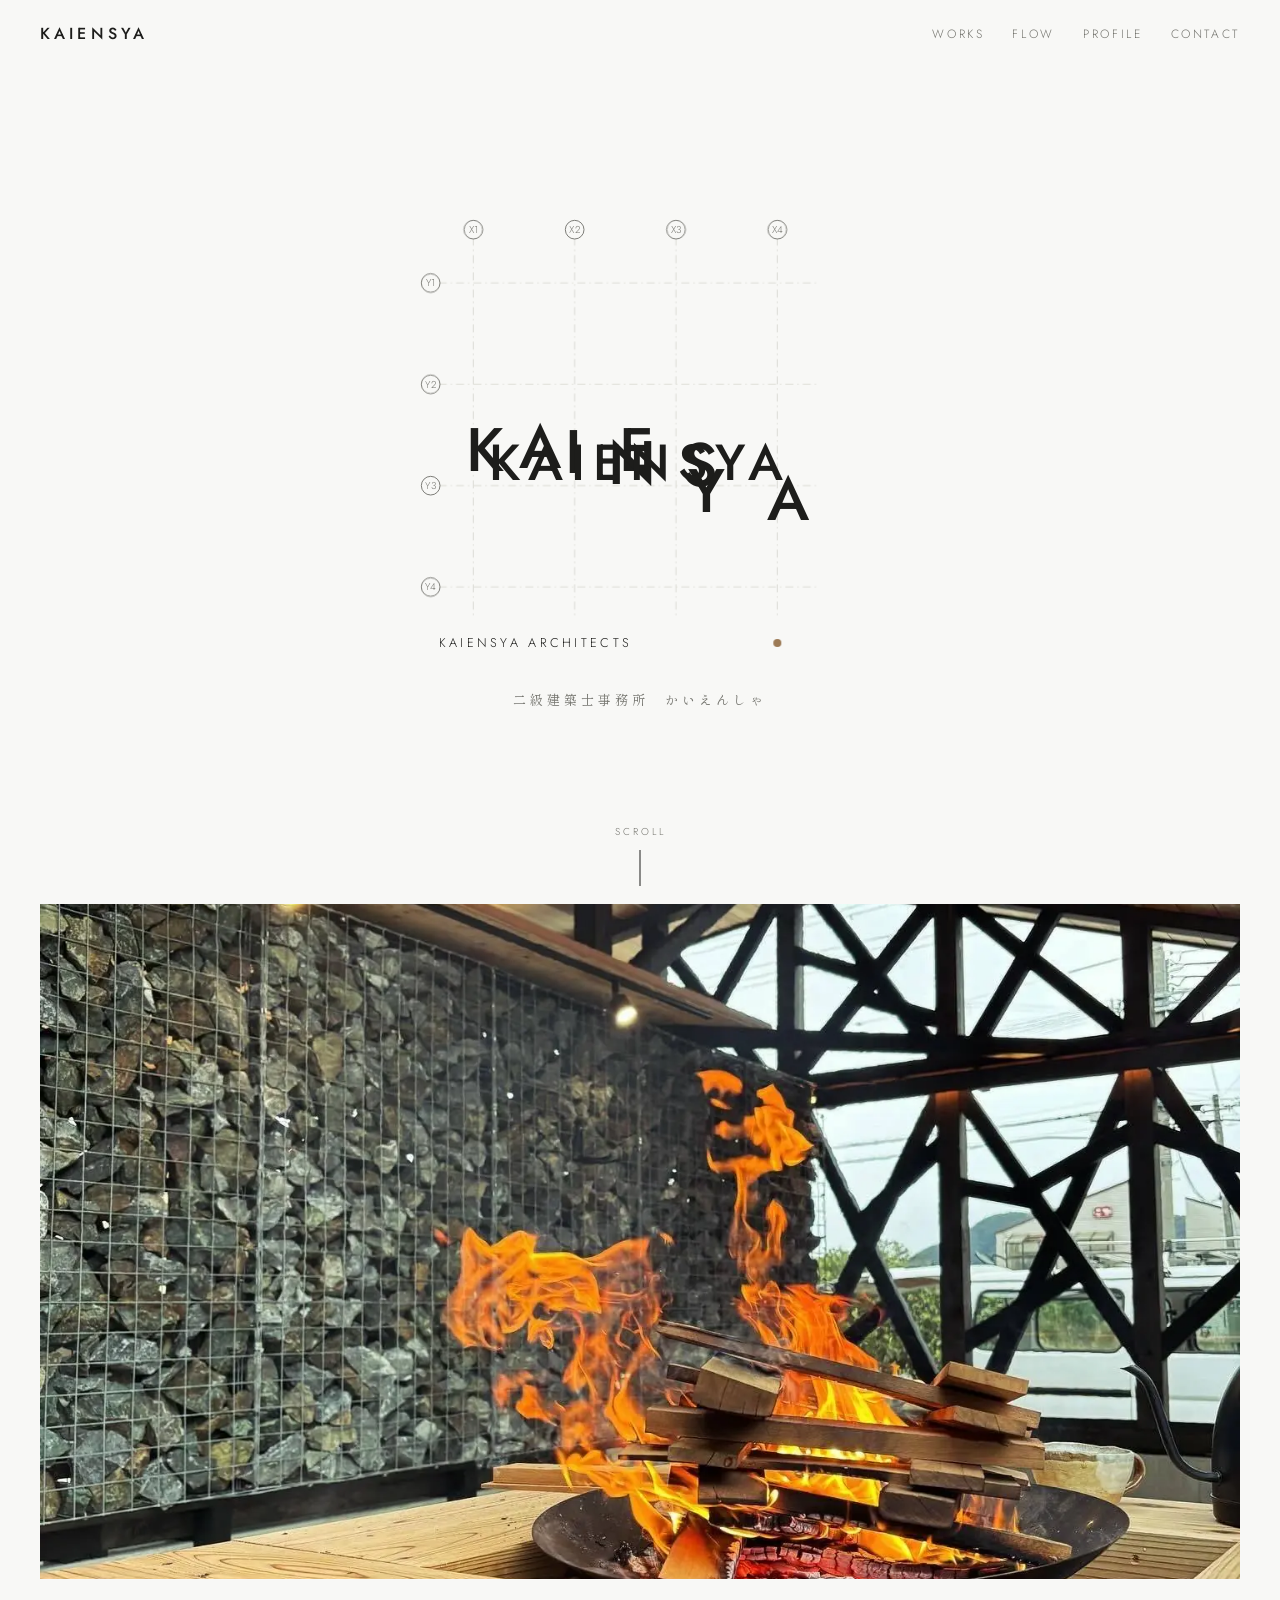
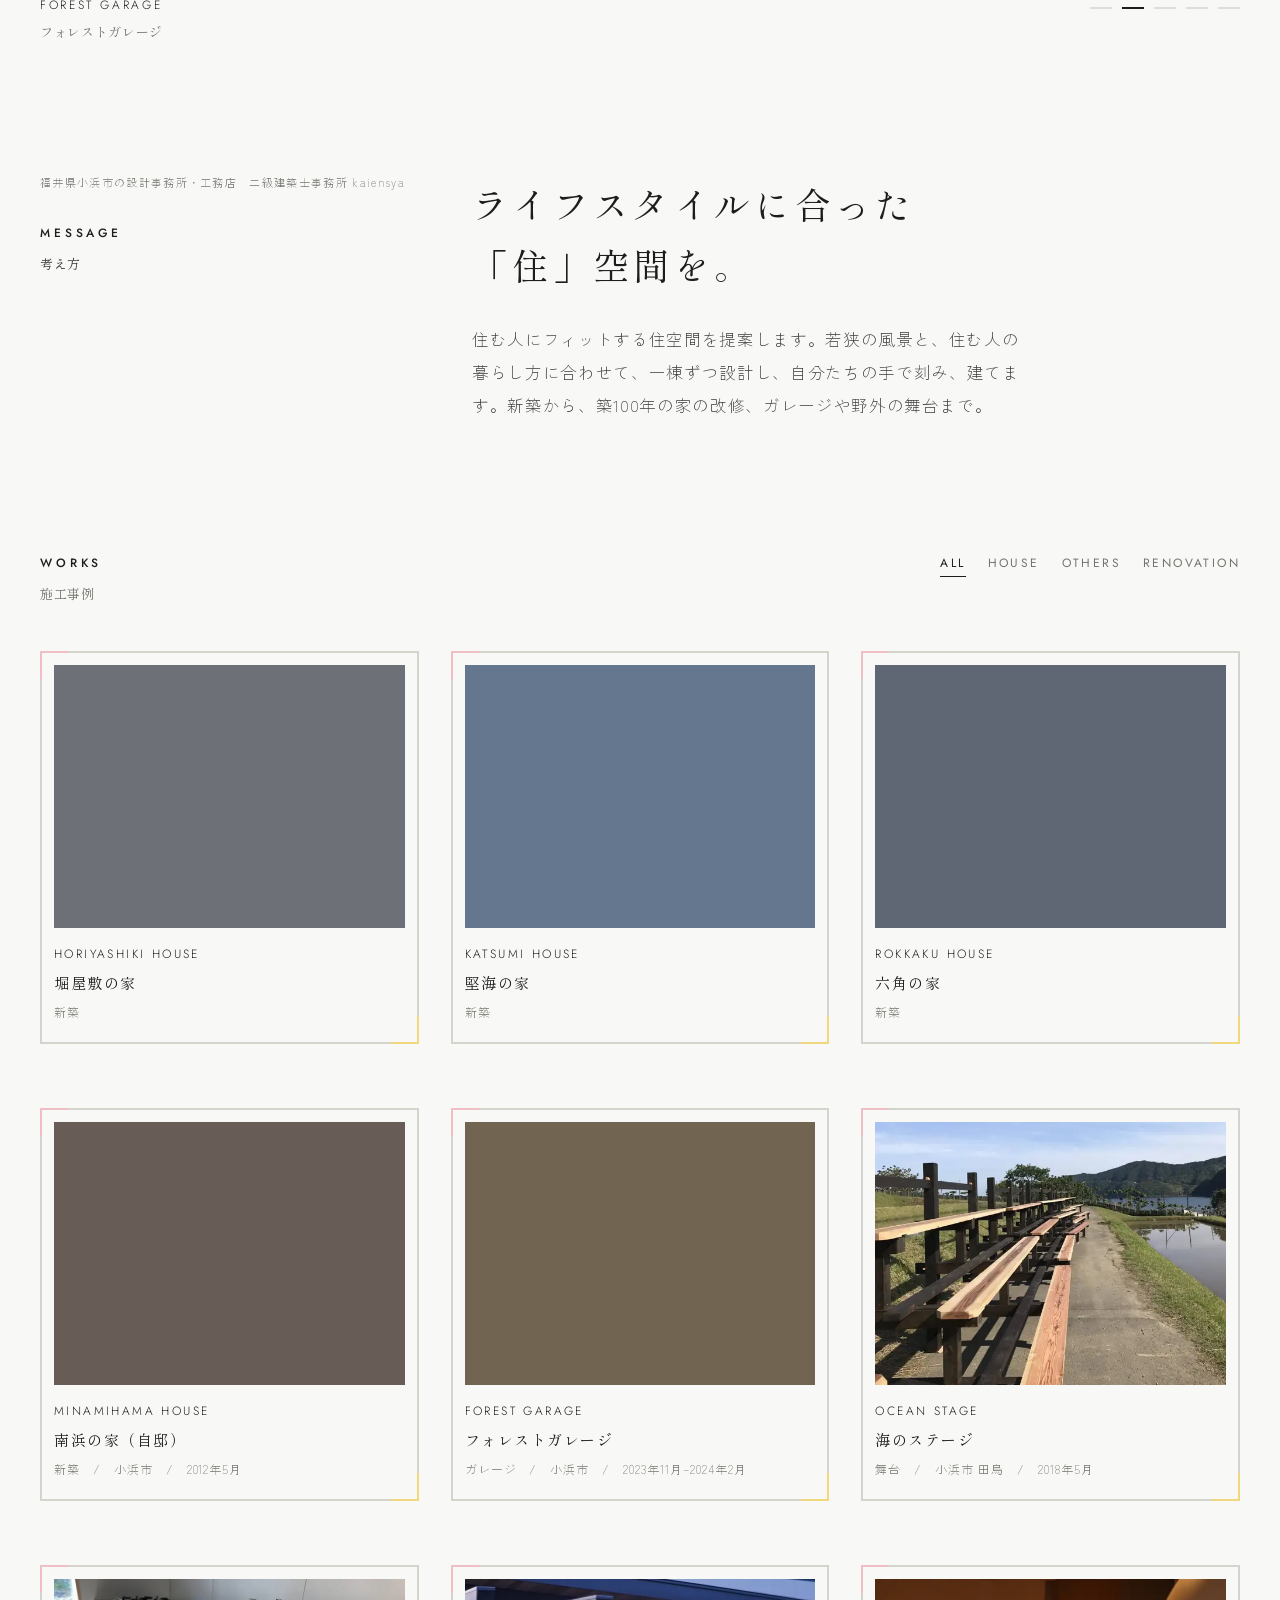
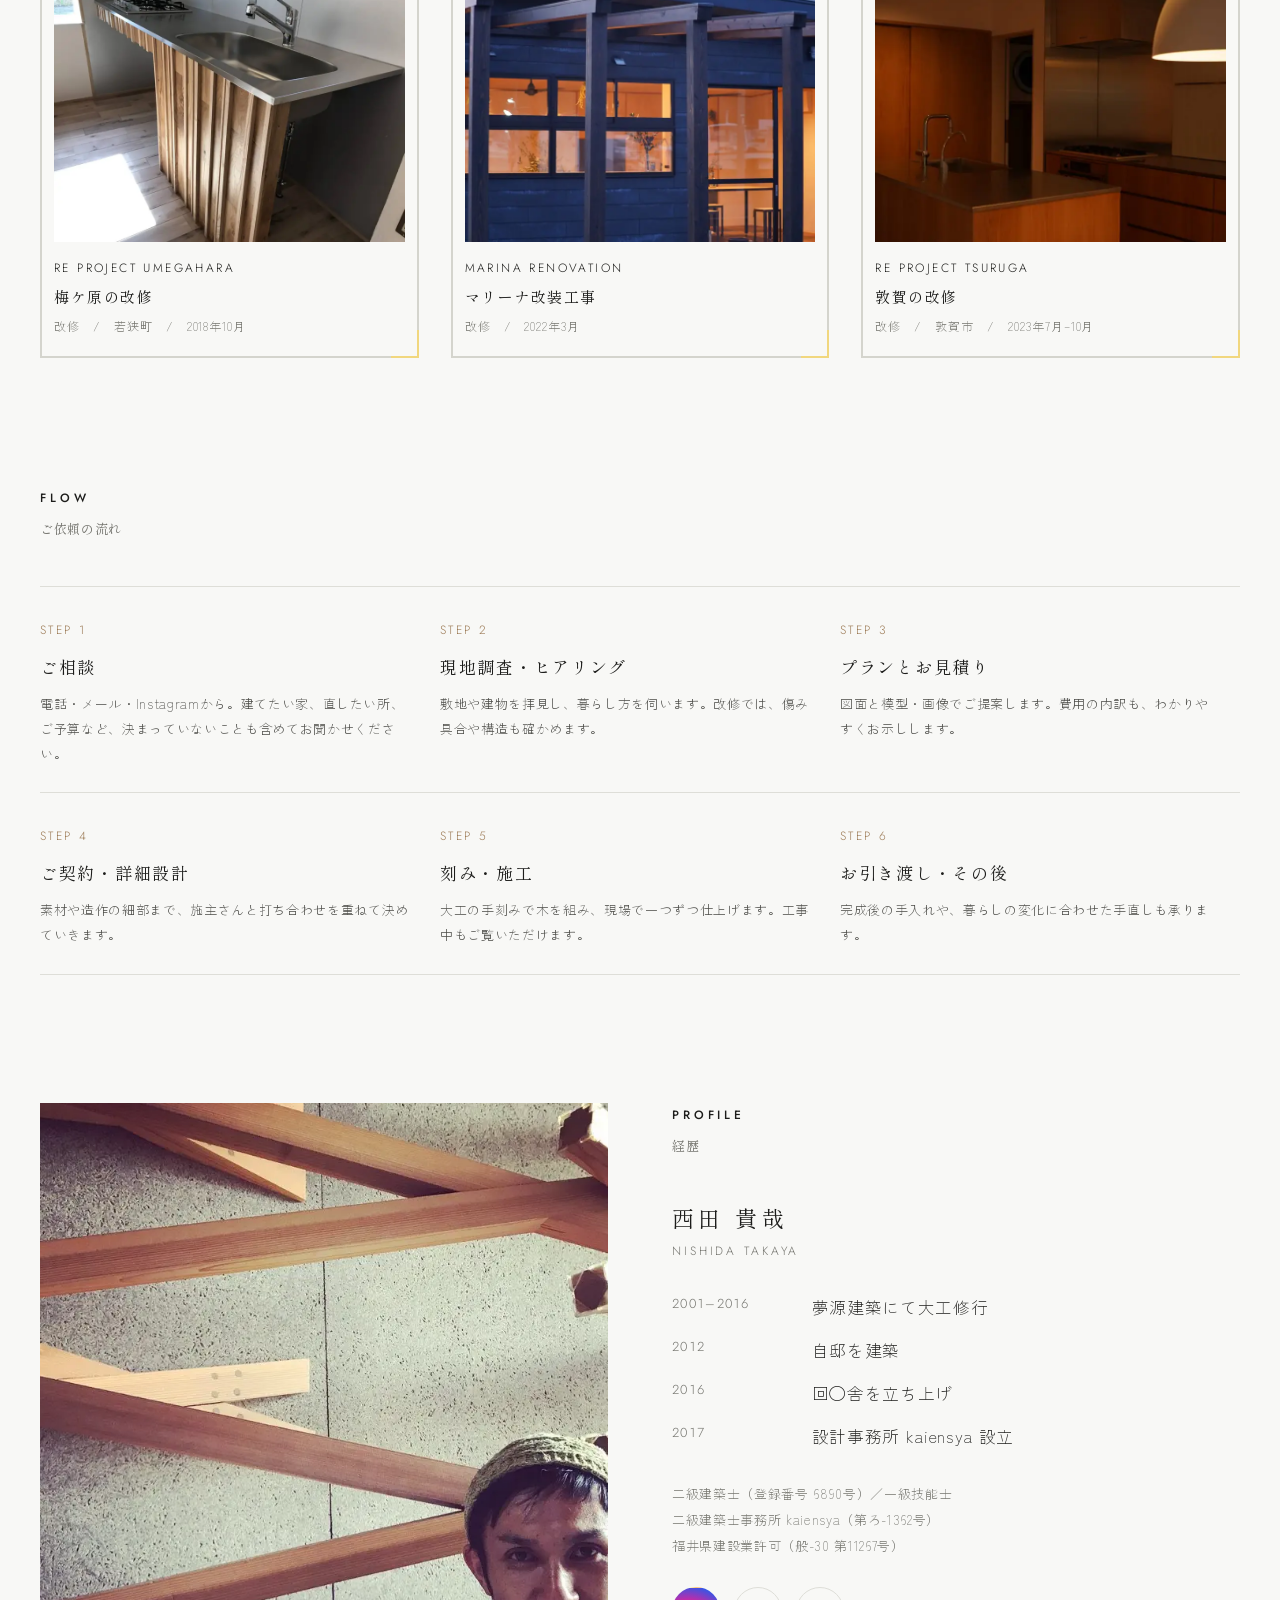
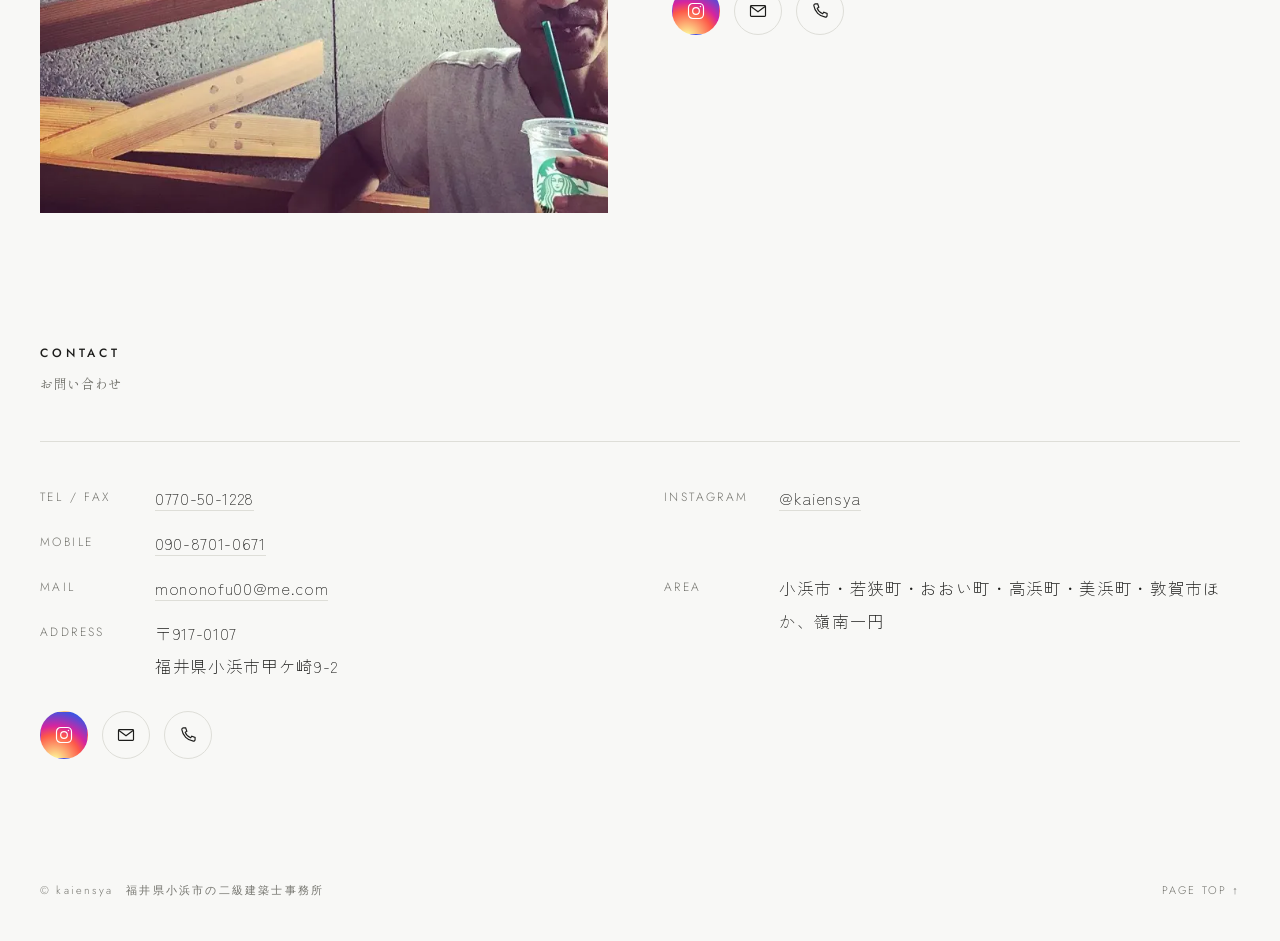
==== commit 04860bb8: "南浜の家の表紙を差し替え Co-Authored-By: Claude Opus 5.5 <noreply@anthropic.com>" ====
--- a/index.html
+++ b/index.html
@@ -19,8 +19,8 @@
 <link rel="preconnect" href="https://fonts.googleapis.com">
 <link rel="preconnect" href="https://fonts.gstatic.com" crossorigin>
 <link rel="stylesheet" href="https://fonts.googleapis.com/css2?family=Jost:wght@300;400;500&family=Shippori+Mincho:wght@400;500&family=Zen+Kaku+Gothic+New:wght@300;400&display=swap">
-<link rel="stylesheet" href="/assets/style.css?v=23">
-<link rel="preload" as="image" href="/img/horiyashiki/01-1600.webp?v=23" type="image/webp">
+<link rel="stylesheet" href="/assets/style.css?v=24">
+<link rel="preload" as="image" href="/img/horiyashiki/01-1600.webp?v=24" type="image/webp">
 <script type="application/ld+json">{"@context": "https://schema.org", "@type": "HomeAndConstructionBusiness", "@id": "https://www.kaiensya.com/#org", "name": "kaiensya（かいえんしゃ）", "alternateName": ["kaiensya", "KAIENSYA", "かいえんしゃ", "二級建築士事務所 kaiensya"], "url": "https://www.kaiensya.com/", "logo": "https://www.kaiensya.com/favicon.svg", "image": "https://www.kaiensya.com/img/ogp.jpg", "telephone": "0770-50-1228", "email": "mononofu00@me.com", "contactPoint": [{"@type": "ContactPoint", "telephone": "090-8701-0671", "contactType": "customer service", "availableLanguage": "ja"}], "address": {"@type": "PostalAddress", "postalCode": "917-0107", "addressRegion": "福井県", "addressLocality": "小浜市", "streetAddress": "甲ケ崎9-2", "addressCountry": "JP"}, "areaServed": [{"@type": "City", "name": "福井県小浜市"}, {"@type": "City", "name": "福井県若狭町"}, {"@type": "City", "name": "福井県おおい町"}, {"@type": "City", "name": "福井県高浜町"}, {"@type": "City", "name": "福井県美浜町"}, {"@type": "City", "name": "福井県敦賀市"}], "founder": {"@type": "Person", "name": "西田貴哉", "jobTitle": "二級建築士・一級技能士"}, "foundingDate": "2017", "knowsAbout": ["注文住宅", "木造住宅", "手刻み", "リノベーション", "古民家改修", "ガレージ", "設計", "施工"], "sameAs": ["https://www.instagram.com/kaiensya/"]}</script><script type="application/ld+json">{"@context": "https://schema.org", "@type": "WebSite", "name": "kaiensya", "url": "https://www.kaiensya.com/", "inLanguage": "ja"}</script>
 </head>
 <body>
@@ -42,7 +42,7 @@
     <a class="cue" href="#works-top" aria-label="下へ"><span>SCROLL</span><i></i></a>
   </div>
   <div class="wrap" id="works-top">
-    <div class="hero" id="hero" aria-roledescription="スライド"><a class="hslide on" href="/works/horiyashiki/" data-en="HORIYASHIKI HOUSE" data-ja="堀屋敷の家"><picture><source type="image/webp" srcset="/img/horiyashiki/01-800.webp?v=23 800w, /img/horiyashiki/01-1600.webp?v=23 1600w" sizes="100vw"><img src="/img/horiyashiki/01.jpg?v=23" width="1600" height="1066" alt="堀屋敷の家（福井県）" loading="eager" decoding="async" fetchpriority="high"></picture></a><a class="hslide" href="/works/garage/" data-en="FOREST GARAGE" data-ja="フォレストガレージ"><picture><source type="image/webp" srcset="/img/garage/01-800.webp?v=23 800w, /img/garage/01-1600.webp?v=23 1600w" sizes="100vw"><img src="/img/garage/01.jpg?v=23" width="1440" height="963" alt="フォレストガレージ（小浜市）" loading="lazy" decoding="async"></picture></a><a class="hslide" href="/works/rokkaku/" data-en="ROKKAKU HOUSE" data-ja="六角の家"><picture><source type="image/webp" srcset="/img/rokkaku/01-800.webp?v=23 800w, /img/rokkaku/01-1600.webp?v=23 1600w" sizes="100vw"><img src="/img/rokkaku/01.jpg?v=23" width="1600" height="1067" alt="六角の家（福井県）" loading="lazy" decoding="async"></picture></a><a class="hslide" href="/works/katsumi/" data-en="KATSUMI HOUSE" data-ja="堅海の家"><picture><source type="image/webp" srcset="/img/katsumi/01-800.webp?v=23 800w, /img/katsumi/01-1600.webp?v=23 1600w" sizes="100vw"><img src="/img/katsumi/01.jpg?v=23" width="1600" height="1066" alt="堅海の家（福井県）" loading="lazy" decoding="async"></picture></a><a class="hslide" href="/works/minamihama/" data-en="MINAMIHAMA HOUSE" data-ja="南浜の家（自邸）"><picture><source type="image/webp" srcset="/img/minamihama/01-800.webp?v=23 800w, /img/minamihama/01-1600.webp?v=23 1600w" sizes="100vw"><img src="/img/minamihama/01.jpg?v=23" width="1600" height="1200" alt="南浜の家（自邸）（小浜市）" loading="lazy" decoding="async"></picture></a></div>
+    <div class="hero" id="hero" aria-roledescription="スライド"><a class="hslide on" href="/works/horiyashiki/" data-en="HORIYASHIKI HOUSE" data-ja="堀屋敷の家"><picture><source type="image/webp" srcset="/img/horiyashiki/01-800.webp?v=24 800w, /img/horiyashiki/01-1600.webp?v=24 1600w" sizes="100vw"><img src="/img/horiyashiki/01.jpg?v=24" width="1600" height="1066" alt="堀屋敷の家（福井県）" loading="eager" decoding="async" fetchpriority="high"></picture></a><a class="hslide" href="/works/garage/" data-en="FOREST GARAGE" data-ja="フォレストガレージ"><picture><source type="image/webp" srcset="/img/garage/01-800.webp?v=24 800w, /img/garage/01-1600.webp?v=24 1600w" sizes="100vw"><img src="/img/garage/01.jpg?v=24" width="1440" height="963" alt="フォレストガレージ（小浜市）" loading="lazy" decoding="async"></picture></a><a class="hslide" href="/works/rokkaku/" data-en="ROKKAKU HOUSE" data-ja="六角の家"><picture><source type="image/webp" srcset="/img/rokkaku/01-800.webp?v=24 800w, /img/rokkaku/01-1600.webp?v=24 1600w" sizes="100vw"><img src="/img/rokkaku/01.jpg?v=24" width="1600" height="1067" alt="六角の家（福井県）" loading="lazy" decoding="async"></picture></a><a class="hslide" href="/works/katsumi/" data-en="KATSUMI HOUSE" data-ja="堅海の家"><picture><source type="image/webp" srcset="/img/katsumi/01-800.webp?v=24 800w, /img/katsumi/01-1600.webp?v=24 1600w" sizes="100vw"><img src="/img/katsumi/01.jpg?v=24" width="1600" height="1066" alt="堅海の家（福井県）" loading="lazy" decoding="async"></picture></a><a class="hslide" href="/works/minamihama/" data-en="MINAMIHAMA HOUSE" data-ja="南浜の家（自邸）"><picture><source type="image/webp" srcset="/img/minamihama/01-800.webp?v=24 800w, /img/minamihama/01-1600.webp?v=24 1600w" sizes="100vw"><img src="/img/minamihama/01.jpg?v=24" width="1200" height="1600" alt="南浜の家（自邸）（小浜市）" loading="lazy" decoding="async"></picture></a></div>
     <div class="hero-cap">
       <div><span class="name" id="heroEn"></span><span class="ja" id="heroJa"></span></div>
       <div class="dots" id="dots"><button type="button" aria-label="堀屋敷の家"></button><button type="button" aria-label="フォレストガレージ"></button><button type="button" aria-label="六角の家"></button><button type="button" aria-label="堅海の家"></button><button type="button" aria-label="南浜の家（自邸）"></button></div>
@@ -72,7 +72,7 @@
         </div>
         <div class="filters" id="filters" role="group" aria-label="事例の種類"><button type="button" data-k="ALL" title="すべて">ALL</button><button type="button" data-k="HOUSE" title="新築">HOUSE</button><button type="button" data-k="OTHERS" title="その他">OTHERS</button><button type="button" data-k="RENOVATION" title="改修">RENOVATION</button></div>
       </div>
-      <div class="grid" id="grid"><a class="work" href="/works/horiyashiki/" data-cat="HOUSE"><div class="ph" style="background:#6d7076"><picture><source type="image/webp" srcset="/img/horiyashiki/01-800.webp?v=23 800w, /img/horiyashiki/01-1600.webp?v=23 1600w" sizes="(min-width: 1000px) 33vw, (min-width: 640px) 50vw, 100vw"><img src="/img/horiyashiki/01.jpg?v=23" width="1600" height="1066" alt="堀屋敷の家 新築（福井県）" loading="lazy" decoding="async"></picture></div><div class="txt"><span class="en">HORIYASHIKI HOUSE</span><span class="ja">堀屋敷の家</span><span class="meta">新築</span></div></a><a class="work" href="/works/katsumi/" data-cat="HOUSE"><div class="ph" style="background:#65768f"><picture><source type="image/webp" srcset="/img/katsumi/01-800.webp?v=23 800w, /img/katsumi/01-1600.webp?v=23 1600w" sizes="(min-width: 1000px) 33vw, (min-width: 640px) 50vw, 100vw"><img src="/img/katsumi/01.jpg?v=23" width="1600" height="1066" alt="堅海の家 新築（福井県）" loading="lazy" decoding="async"></picture></div><div class="txt"><span class="en">KATSUMI HOUSE</span><span class="ja">堅海の家</span><span class="meta">新築</span></div></a><a class="work" href="/works/rokkaku/" data-cat="HOUSE"><div class="ph" style="background:#606774"><picture><source type="image/webp" srcset="/img/rokkaku/01-800.webp?v=23 800w, /img/rokkaku/01-1600.webp?v=23 1600w" sizes="(min-width: 1000px) 33vw, (min-width: 640px) 50vw, 100vw"><img src="/img/rokkaku/01.jpg?v=23" width="1600" height="1067" alt="六角の家 新築（福井県）" loading="lazy" decoding="async"></picture></div><div class="txt"><span class="en">ROKKAKU HOUSE</span><span class="ja">六角の家</span><span class="meta">新築</span></div></a><a class="work" href="/works/minamihama/" data-cat="HOUSE"><div class="ph" style="background:#6d7a88"><picture><source type="image/webp" srcset="/img/minamihama/01-800.webp?v=23 800w, /img/minamihama/01-1600.webp?v=23 1600w" sizes="(min-width: 1000px) 33vw, (min-width: 640px) 50vw, 100vw"><img src="/img/minamihama/01.jpg?v=23" width="1600" height="1200" alt="南浜の家（自邸） 新築（小浜市）" loading="lazy" decoding="async"></picture></div><div class="txt"><span class="en">MINAMIHAMA HOUSE</span><span class="ja">南浜の家（自邸）</span><span class="meta">新築　/　小浜市　/　2012年5月</span></div></a><a class="work" href="/works/garage/" data-cat="OTHERS"><div class="ph" style="background:#716552"><picture><source type="image/webp" srcset="/img/garage/01-800.webp?v=23 800w, /img/garage/01-1600.webp?v=23 1600w" sizes="(min-width: 1000px) 33vw, (min-width: 640px) 50vw, 100vw"><img src="/img/garage/01.jpg?v=23" width="1440" height="963" alt="フォレストガレージ ガレージ（小浜市）" loading="lazy" decoding="async"></picture></div><div class="txt"><span class="en">FOREST GARAGE</span><span class="ja">フォレストガレージ</span><span class="meta">ガレージ　/　小浜市　/　2023年11月–2024年2月</span></div></a><a class="work" href="/works/tagarasu/" data-cat="OTHERS"><div class="ph" style="background:#828896"><picture><source type="image/webp" srcset="/img/tagarasu/01-800.webp?v=23 800w, /img/tagarasu/01-1600.webp?v=23 1600w" sizes="(min-width: 1000px) 33vw, (min-width: 640px) 50vw, 100vw"><img src="/img/tagarasu/01.jpg?v=23" width="1200" height="1600" alt="海のステージ 舞台（小浜市 田烏）" loading="lazy" decoding="async" style="object-position:50% 88%"></picture></div><div class="txt"><span class="en">OCEAN STAGE</span><span class="ja">海のステージ</span><span class="meta">舞台　/　小浜市 田烏　/　2018年5月</span></div></a><a class="work" href="/works/umegahara/" data-cat="RENOVATION"><div class="ph" style="background:#786f68"><picture><source type="image/webp" srcset="/img/umegahara/01-800.webp?v=23 800w, /img/umegahara/01-1600.webp?v=23 1600w" sizes="(min-width: 1000px) 33vw, (min-width: 640px) 50vw, 100vw"><img src="/img/umegahara/01.jpg?v=23" width="1600" height="1200" alt="梅ケ原の改修 改修（若狭町）" loading="lazy" decoding="async"></picture></div><div class="txt"><span class="en">RE PROJECT UMEGAHARA</span><span class="ja">梅ケ原の改修</span><span class="meta">改修　/　若狭町　/　2018年10月</span></div></a><a class="work" href="/works/marina/" data-cat="RENOVATION"><div class="ph" style="background:#564550"><picture><source type="image/webp" srcset="/img/marina/01-800.webp?v=23 800w, /img/marina/01-1600.webp?v=23 1600w" sizes="(min-width: 1000px) 33vw, (min-width: 640px) 50vw, 100vw"><img src="/img/marina/01.jpg?v=23" width="1600" height="1067" alt="マリーナ改装工事 改修（福井県）" loading="lazy" decoding="async"></picture></div><div class="txt"><span class="en">MARINA RENOVATION</span><span class="ja">マリーナ改装工事</span><span class="meta">改修　/　2022年3月</span></div></a><a class="work" href="/works/tsuruga/" data-cat="RENOVATION"><div class="ph" style="background:#4d240c"><picture><source type="image/webp" srcset="/img/tsuruga/01-800.webp?v=23 800w, /img/tsuruga/01-1600.webp?v=23 1600w" sizes="(min-width: 1000px) 33vw, (min-width: 640px) 50vw, 100vw"><img src="/img/tsuruga/01.jpg?v=23" width="1600" height="1067" alt="敦賀の改修 改修（敦賀市）" loading="lazy" decoding="async"></picture></div><div class="txt"><span class="en">RE PROJECT TSURUGA</span><span class="ja">敦賀の改修</span><span class="meta">改修　/　敦賀市　/　2023年7月–10月</span></div></a></div>
+      <div class="grid" id="grid"><a class="work" href="/works/horiyashiki/" data-cat="HOUSE"><div class="ph" style="background:#6d7076"><picture><source type="image/webp" srcset="/img/horiyashiki/01-800.webp?v=24 800w, /img/horiyashiki/01-1600.webp?v=24 1600w" sizes="(min-width: 1000px) 33vw, (min-width: 640px) 50vw, 100vw"><img src="/img/horiyashiki/01.jpg?v=24" width="1600" height="1066" alt="堀屋敷の家 新築（福井県）" loading="lazy" decoding="async"></picture></div><div class="txt"><span class="en">HORIYASHIKI HOUSE</span><span class="ja">堀屋敷の家</span><span class="meta">新築</span></div></a><a class="work" href="/works/katsumi/" data-cat="HOUSE"><div class="ph" style="background:#65768f"><picture><source type="image/webp" srcset="/img/katsumi/01-800.webp?v=24 800w, /img/katsumi/01-1600.webp?v=24 1600w" sizes="(min-width: 1000px) 33vw, (min-width: 640px) 50vw, 100vw"><img src="/img/katsumi/01.jpg?v=24" width="1600" height="1066" alt="堅海の家 新築（福井県）" loading="lazy" decoding="async"></picture></div><div class="txt"><span class="en">KATSUMI HOUSE</span><span class="ja">堅海の家</span><span class="meta">新築</span></div></a><a class="work" href="/works/rokkaku/" data-cat="HOUSE"><div class="ph" style="background:#606774"><picture><source type="image/webp" srcset="/img/rokkaku/01-800.webp?v=24 800w, /img/rokkaku/01-1600.webp?v=24 1600w" sizes="(min-width: 1000px) 33vw, (min-width: 640px) 50vw, 100vw"><img src="/img/rokkaku/01.jpg?v=24" width="1600" height="1067" alt="六角の家 新築（福井県）" loading="lazy" decoding="async"></picture></div><div class="txt"><span class="en">ROKKAKU HOUSE</span><span class="ja">六角の家</span><span class="meta">新築</span></div></a><a class="work" href="/works/minamihama/" data-cat="HOUSE"><div class="ph" style="background:#685c56"><picture><source type="image/webp" srcset="/img/minamihama/01-800.webp?v=24 800w, /img/minamihama/01-1600.webp?v=24 1600w" sizes="(min-width: 1000px) 33vw, (min-width: 640px) 50vw, 100vw"><img src="/img/minamihama/01.jpg?v=24" width="1200" height="1600" alt="南浜の家（自邸） 新築（小浜市）" loading="lazy" decoding="async" style="object-position:50% 30%"></picture></div><div class="txt"><span class="en">MINAMIHAMA HOUSE</span><span class="ja">南浜の家（自邸）</span><span class="meta">新築　/　小浜市　/　2012年5月</span></div></a><a class="work" href="/works/garage/" data-cat="OTHERS"><div class="ph" style="background:#716552"><picture><source type="image/webp" srcset="/img/garage/01-800.webp?v=24 800w, /img/garage/01-1600.webp?v=24 1600w" sizes="(min-width: 1000px) 33vw, (min-width: 640px) 50vw, 100vw"><img src="/img/garage/01.jpg?v=24" width="1440" height="963" alt="フォレストガレージ ガレージ（小浜市）" loading="lazy" decoding="async"></picture></div><div class="txt"><span class="en">FOREST GARAGE</span><span class="ja">フォレストガレージ</span><span class="meta">ガレージ　/　小浜市　/　2023年11月–2024年2月</span></div></a><a class="work" href="/works/tagarasu/" data-cat="OTHERS"><div class="ph" style="background:#828896"><picture><source type="image/webp" srcset="/img/tagarasu/01-800.webp?v=24 800w, /img/tagarasu/01-1600.webp?v=24 1600w" sizes="(min-width: 1000px) 33vw, (min-width: 640px) 50vw, 100vw"><img src="/img/tagarasu/01.jpg?v=24" width="1200" height="1600" alt="海のステージ 舞台（小浜市 田烏）" loading="lazy" decoding="async" style="object-position:50% 88%"></picture></div><div class="txt"><span class="en">OCEAN STAGE</span><span class="ja">海のステージ</span><span class="meta">舞台　/　小浜市 田烏　/　2018年5月</span></div></a><a class="work" href="/works/umegahara/" data-cat="RENOVATION"><div class="ph" style="background:#786f68"><picture><source type="image/webp" srcset="/img/umegahara/01-800.webp?v=24 800w, /img/umegahara/01-1600.webp?v=24 1600w" sizes="(min-width: 1000px) 33vw, (min-width: 640px) 50vw, 100vw"><img src="/img/umegahara/01.jpg?v=24" width="1600" height="1200" alt="梅ケ原の改修 改修（若狭町）" loading="lazy" decoding="async"></picture></div><div class="txt"><span class="en">RE PROJECT UMEGAHARA</span><span class="ja">梅ケ原の改修</span><span class="meta">改修　/　若狭町　/　2018年10月</span></div></a><a class="work" href="/works/marina/" data-cat="RENOVATION"><div class="ph" style="background:#564550"><picture><source type="image/webp" srcset="/img/marina/01-800.webp?v=24 800w, /img/marina/01-1600.webp?v=24 1600w" sizes="(min-width: 1000px) 33vw, (min-width: 640px) 50vw, 100vw"><img src="/img/marina/01.jpg?v=24" width="1600" height="1067" alt="マリーナ改装工事 改修（福井県）" loading="lazy" decoding="async"></picture></div><div class="txt"><span class="en">MARINA RENOVATION</span><span class="ja">マリーナ改装工事</span><span class="meta">改修　/　2022年3月</span></div></a><a class="work" href="/works/tsuruga/" data-cat="RENOVATION"><div class="ph" style="background:#4d240c"><picture><source type="image/webp" srcset="/img/tsuruga/01-800.webp?v=24 800w, /img/tsuruga/01-1600.webp?v=24 1600w" sizes="(min-width: 1000px) 33vw, (min-width: 640px) 50vw, 100vw"><img src="/img/tsuruga/01.jpg?v=24" width="1600" height="1067" alt="敦賀の改修 改修（敦賀市）" loading="lazy" decoding="async"></picture></div><div class="txt"><span class="en">RE PROJECT TSURUGA</span><span class="ja">敦賀の改修</span><span class="meta">改修　/　敦賀市　/　2023年7月–10月</span></div></a></div>
     </div>
   </section>
 
@@ -97,7 +97,7 @@
 
   <section id="profile">
     <div class="wrap about">
-      <div class="ph"><picture><source type="image/webp" srcset="/img/profile.webp?v=23"><img src="/img/profile.jpg?v=23" width="900" height="900" alt="kaiensya 代表 西田貴哉" loading="lazy" style="object-position:50% 40%"></picture></div>
+      <div class="ph"><picture><source type="image/webp" srcset="/img/profile.webp?v=24"><img src="/img/profile.jpg?v=24" width="900" height="900" alt="kaiensya 代表 西田貴哉" loading="lazy" style="object-position:50% 40%"></picture></div>
       <div>
         <h2 class="label">PROFILE</h2>
         <p class="label-ja" style="margin-bottom:36px">経歴</p>
@@ -142,6 +142,6 @@
 <footer>
   <div class="wrap"><span>© kaiensya　福井県小浜市の二級建築士事務所</span><a href="#" style="text-decoration:none">PAGE TOP ↑</a></div>
 </footer>
-<script src="/assets/top.js?v=23" defer></script>
+<script src="/assets/top.js?v=24" defer></script>
 </body>
 </html>
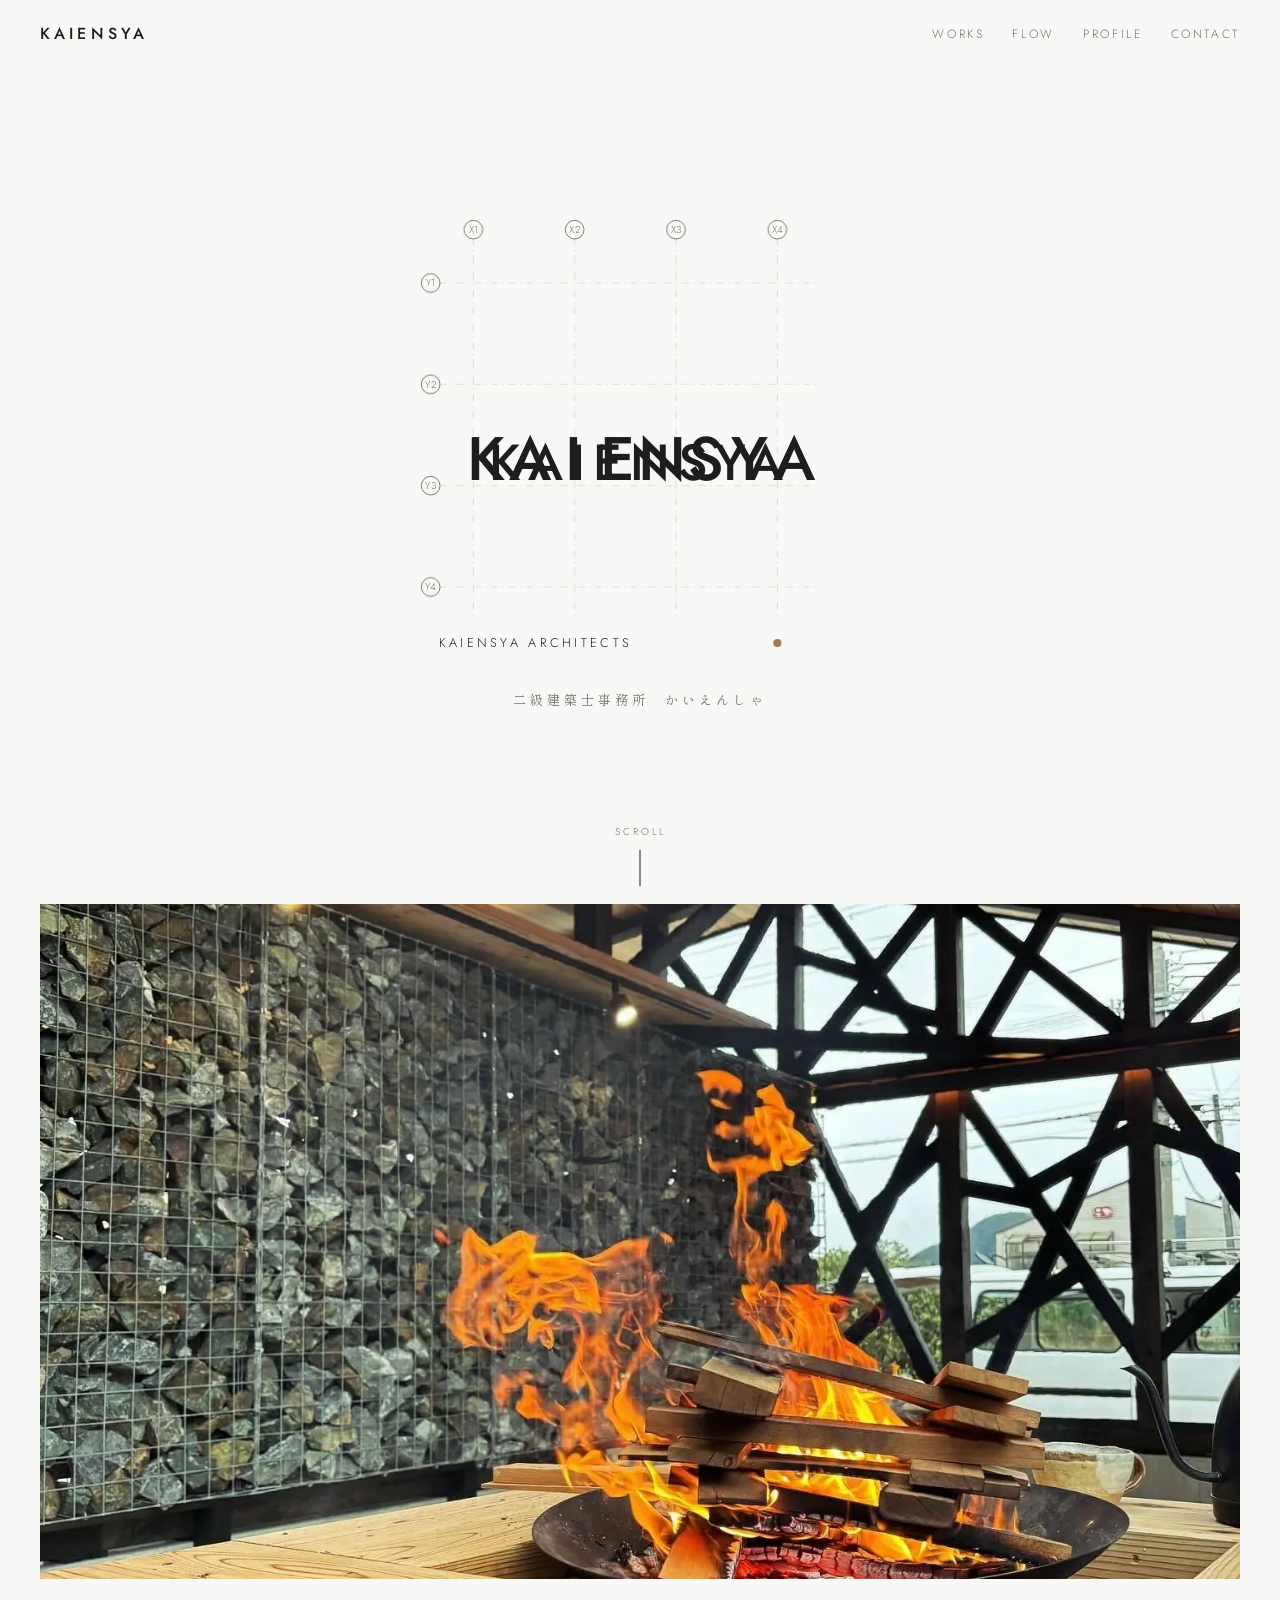
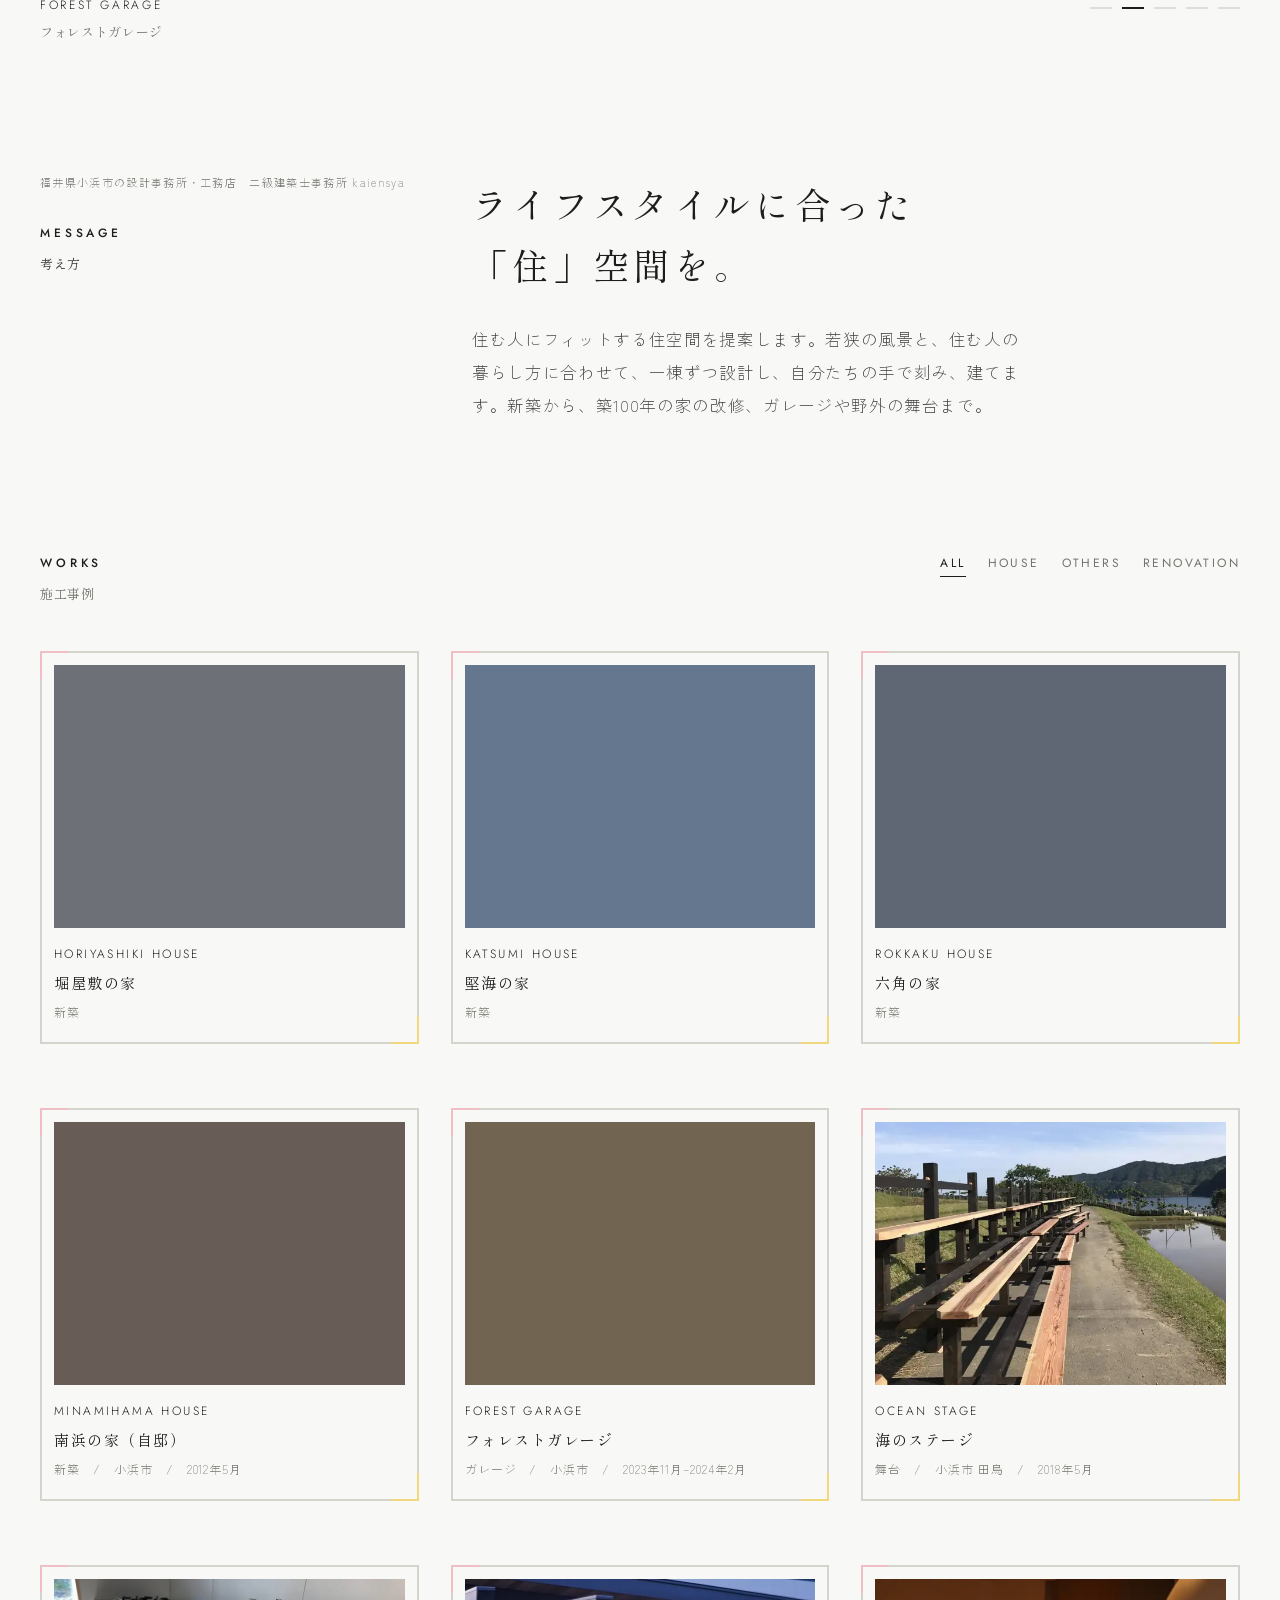
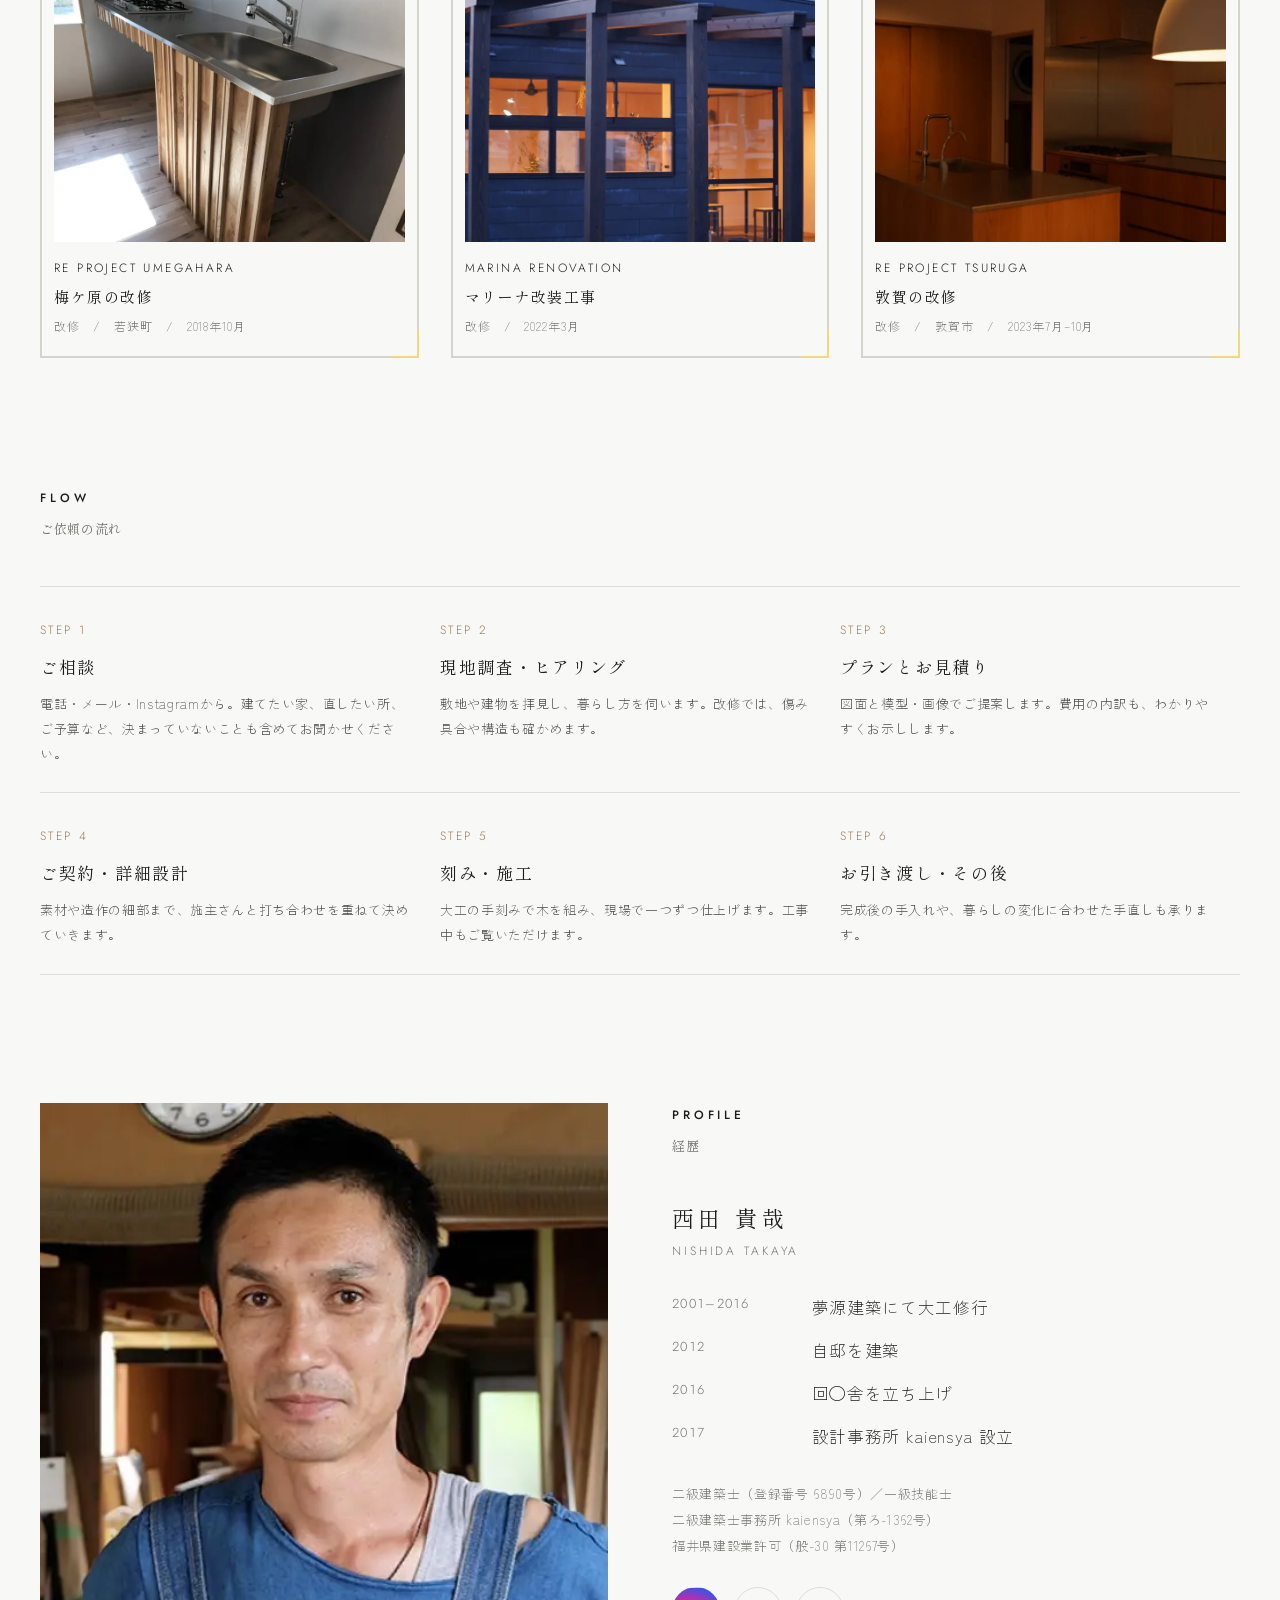
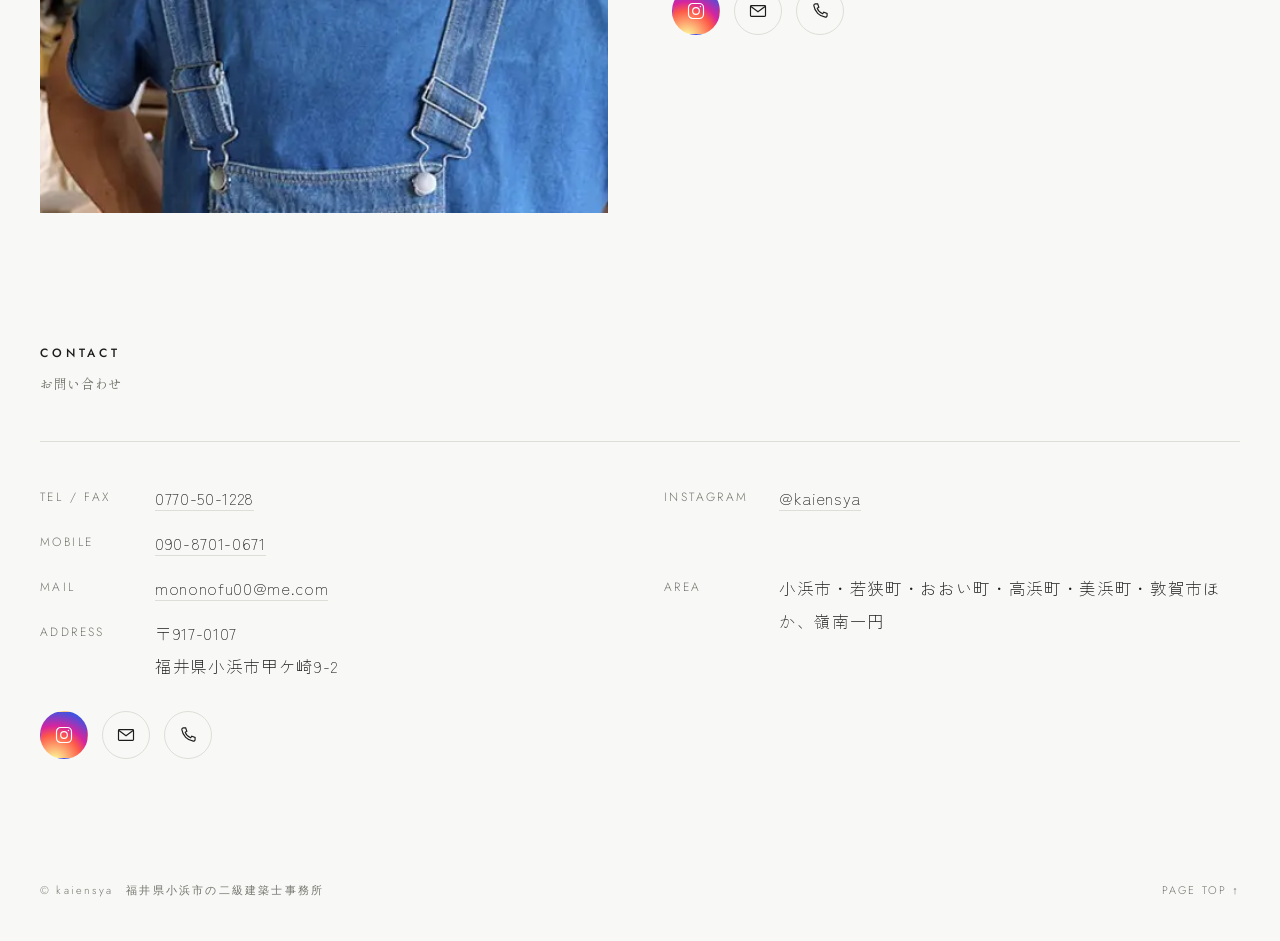
==== commit 4e46ca82: "プロフィール写真を差し替え Co-Authored-By: Claude Opus 5.5 <noreply@anthropic.com>" ====
--- a/index.html
+++ b/index.html
@@ -19,8 +19,8 @@
 <link rel="preconnect" href="https://fonts.googleapis.com">
 <link rel="preconnect" href="https://fonts.gstatic.com" crossorigin>
 <link rel="stylesheet" href="https://fonts.googleapis.com/css2?family=Jost:wght@300;400;500&family=Shippori+Mincho:wght@400;500&family=Zen+Kaku+Gothic+New:wght@300;400&display=swap">
-<link rel="stylesheet" href="/assets/style.css?v=24">
-<link rel="preload" as="image" href="/img/horiyashiki/01-1600.webp?v=24" type="image/webp">
+<link rel="stylesheet" href="/assets/style.css?v=25">
+<link rel="preload" as="image" href="/img/horiyashiki/01-1600.webp?v=25" type="image/webp">
 <script type="application/ld+json">{"@context": "https://schema.org", "@type": "HomeAndConstructionBusiness", "@id": "https://www.kaiensya.com/#org", "name": "kaiensya（かいえんしゃ）", "alternateName": ["kaiensya", "KAIENSYA", "かいえんしゃ", "二級建築士事務所 kaiensya"], "url": "https://www.kaiensya.com/", "logo": "https://www.kaiensya.com/favicon.svg", "image": "https://www.kaiensya.com/img/ogp.jpg", "telephone": "0770-50-1228", "email": "mononofu00@me.com", "contactPoint": [{"@type": "ContactPoint", "telephone": "090-8701-0671", "contactType": "customer service", "availableLanguage": "ja"}], "address": {"@type": "PostalAddress", "postalCode": "917-0107", "addressRegion": "福井県", "addressLocality": "小浜市", "streetAddress": "甲ケ崎9-2", "addressCountry": "JP"}, "areaServed": [{"@type": "City", "name": "福井県小浜市"}, {"@type": "City", "name": "福井県若狭町"}, {"@type": "City", "name": "福井県おおい町"}, {"@type": "City", "name": "福井県高浜町"}, {"@type": "City", "name": "福井県美浜町"}, {"@type": "City", "name": "福井県敦賀市"}], "founder": {"@type": "Person", "name": "西田貴哉", "jobTitle": "二級建築士・一級技能士"}, "foundingDate": "2017", "knowsAbout": ["注文住宅", "木造住宅", "手刻み", "リノベーション", "古民家改修", "ガレージ", "設計", "施工"], "sameAs": ["https://www.instagram.com/kaiensya/"]}</script><script type="application/ld+json">{"@context": "https://schema.org", "@type": "WebSite", "name": "kaiensya", "url": "https://www.kaiensya.com/", "inLanguage": "ja"}</script>
 </head>
 <body>
@@ -42,7 +42,7 @@
     <a class="cue" href="#works-top" aria-label="下へ"><span>SCROLL</span><i></i></a>
   </div>
   <div class="wrap" id="works-top">
-    <div class="hero" id="hero" aria-roledescription="スライド"><a class="hslide on" href="/works/horiyashiki/" data-en="HORIYASHIKI HOUSE" data-ja="堀屋敷の家"><picture><source type="image/webp" srcset="/img/horiyashiki/01-800.webp?v=24 800w, /img/horiyashiki/01-1600.webp?v=24 1600w" sizes="100vw"><img src="/img/horiyashiki/01.jpg?v=24" width="1600" height="1066" alt="堀屋敷の家（福井県）" loading="eager" decoding="async" fetchpriority="high"></picture></a><a class="hslide" href="/works/garage/" data-en="FOREST GARAGE" data-ja="フォレストガレージ"><picture><source type="image/webp" srcset="/img/garage/01-800.webp?v=24 800w, /img/garage/01-1600.webp?v=24 1600w" sizes="100vw"><img src="/img/garage/01.jpg?v=24" width="1440" height="963" alt="フォレストガレージ（小浜市）" loading="lazy" decoding="async"></picture></a><a class="hslide" href="/works/rokkaku/" data-en="ROKKAKU HOUSE" data-ja="六角の家"><picture><source type="image/webp" srcset="/img/rokkaku/01-800.webp?v=24 800w, /img/rokkaku/01-1600.webp?v=24 1600w" sizes="100vw"><img src="/img/rokkaku/01.jpg?v=24" width="1600" height="1067" alt="六角の家（福井県）" loading="lazy" decoding="async"></picture></a><a class="hslide" href="/works/katsumi/" data-en="KATSUMI HOUSE" data-ja="堅海の家"><picture><source type="image/webp" srcset="/img/katsumi/01-800.webp?v=24 800w, /img/katsumi/01-1600.webp?v=24 1600w" sizes="100vw"><img src="/img/katsumi/01.jpg?v=24" width="1600" height="1066" alt="堅海の家（福井県）" loading="lazy" decoding="async"></picture></a><a class="hslide" href="/works/minamihama/" data-en="MINAMIHAMA HOUSE" data-ja="南浜の家（自邸）"><picture><source type="image/webp" srcset="/img/minamihama/01-800.webp?v=24 800w, /img/minamihama/01-1600.webp?v=24 1600w" sizes="100vw"><img src="/img/minamihama/01.jpg?v=24" width="1200" height="1600" alt="南浜の家（自邸）（小浜市）" loading="lazy" decoding="async"></picture></a></div>
+    <div class="hero" id="hero" aria-roledescription="スライド"><a class="hslide on" href="/works/horiyashiki/" data-en="HORIYASHIKI HOUSE" data-ja="堀屋敷の家"><picture><source type="image/webp" srcset="/img/horiyashiki/01-800.webp?v=25 800w, /img/horiyashiki/01-1600.webp?v=25 1600w" sizes="100vw"><img src="/img/horiyashiki/01.jpg?v=25" width="1600" height="1066" alt="堀屋敷の家（福井県）" loading="eager" decoding="async" fetchpriority="high"></picture></a><a class="hslide" href="/works/garage/" data-en="FOREST GARAGE" data-ja="フォレストガレージ"><picture><source type="image/webp" srcset="/img/garage/01-800.webp?v=25 800w, /img/garage/01-1600.webp?v=25 1600w" sizes="100vw"><img src="/img/garage/01.jpg?v=25" width="1440" height="963" alt="フォレストガレージ（小浜市）" loading="lazy" decoding="async"></picture></a><a class="hslide" href="/works/rokkaku/" data-en="ROKKAKU HOUSE" data-ja="六角の家"><picture><source type="image/webp" srcset="/img/rokkaku/01-800.webp?v=25 800w, /img/rokkaku/01-1600.webp?v=25 1600w" sizes="100vw"><img src="/img/rokkaku/01.jpg?v=25" width="1600" height="1067" alt="六角の家（福井県）" loading="lazy" decoding="async"></picture></a><a class="hslide" href="/works/katsumi/" data-en="KATSUMI HOUSE" data-ja="堅海の家"><picture><source type="image/webp" srcset="/img/katsumi/01-800.webp?v=25 800w, /img/katsumi/01-1600.webp?v=25 1600w" sizes="100vw"><img src="/img/katsumi/01.jpg?v=25" width="1600" height="1066" alt="堅海の家（福井県）" loading="lazy" decoding="async"></picture></a><a class="hslide" href="/works/minamihama/" data-en="MINAMIHAMA HOUSE" data-ja="南浜の家（自邸）"><picture><source type="image/webp" srcset="/img/minamihama/01-800.webp?v=25 800w, /img/minamihama/01-1600.webp?v=25 1600w" sizes="100vw"><img src="/img/minamihama/01.jpg?v=25" width="1200" height="1600" alt="南浜の家（自邸）（小浜市）" loading="lazy" decoding="async"></picture></a></div>
     <div class="hero-cap">
       <div><span class="name" id="heroEn"></span><span class="ja" id="heroJa"></span></div>
       <div class="dots" id="dots"><button type="button" aria-label="堀屋敷の家"></button><button type="button" aria-label="フォレストガレージ"></button><button type="button" aria-label="六角の家"></button><button type="button" aria-label="堅海の家"></button><button type="button" aria-label="南浜の家（自邸）"></button></div>
@@ -72,7 +72,7 @@
         </div>
         <div class="filters" id="filters" role="group" aria-label="事例の種類"><button type="button" data-k="ALL" title="すべて">ALL</button><button type="button" data-k="HOUSE" title="新築">HOUSE</button><button type="button" data-k="OTHERS" title="その他">OTHERS</button><button type="button" data-k="RENOVATION" title="改修">RENOVATION</button></div>
       </div>
-      <div class="grid" id="grid"><a class="work" href="/works/horiyashiki/" data-cat="HOUSE"><div class="ph" style="background:#6d7076"><picture><source type="image/webp" srcset="/img/horiyashiki/01-800.webp?v=24 800w, /img/horiyashiki/01-1600.webp?v=24 1600w" sizes="(min-width: 1000px) 33vw, (min-width: 640px) 50vw, 100vw"><img src="/img/horiyashiki/01.jpg?v=24" width="1600" height="1066" alt="堀屋敷の家 新築（福井県）" loading="lazy" decoding="async"></picture></div><div class="txt"><span class="en">HORIYASHIKI HOUSE</span><span class="ja">堀屋敷の家</span><span class="meta">新築</span></div></a><a class="work" href="/works/katsumi/" data-cat="HOUSE"><div class="ph" style="background:#65768f"><picture><source type="image/webp" srcset="/img/katsumi/01-800.webp?v=24 800w, /img/katsumi/01-1600.webp?v=24 1600w" sizes="(min-width: 1000px) 33vw, (min-width: 640px) 50vw, 100vw"><img src="/img/katsumi/01.jpg?v=24" width="1600" height="1066" alt="堅海の家 新築（福井県）" loading="lazy" decoding="async"></picture></div><div class="txt"><span class="en">KATSUMI HOUSE</span><span class="ja">堅海の家</span><span class="meta">新築</span></div></a><a class="work" href="/works/rokkaku/" data-cat="HOUSE"><div class="ph" style="background:#606774"><picture><source type="image/webp" srcset="/img/rokkaku/01-800.webp?v=24 800w, /img/rokkaku/01-1600.webp?v=24 1600w" sizes="(min-width: 1000px) 33vw, (min-width: 640px) 50vw, 100vw"><img src="/img/rokkaku/01.jpg?v=24" width="1600" height="1067" alt="六角の家 新築（福井県）" loading="lazy" decoding="async"></picture></div><div class="txt"><span class="en">ROKKAKU HOUSE</span><span class="ja">六角の家</span><span class="meta">新築</span></div></a><a class="work" href="/works/minamihama/" data-cat="HOUSE"><div class="ph" style="background:#685c56"><picture><source type="image/webp" srcset="/img/minamihama/01-800.webp?v=24 800w, /img/minamihama/01-1600.webp?v=24 1600w" sizes="(min-width: 1000px) 33vw, (min-width: 640px) 50vw, 100vw"><img src="/img/minamihama/01.jpg?v=24" width="1200" height="1600" alt="南浜の家（自邸） 新築（小浜市）" loading="lazy" decoding="async" style="object-position:50% 30%"></picture></div><div class="txt"><span class="en">MINAMIHAMA HOUSE</span><span class="ja">南浜の家（自邸）</span><span class="meta">新築　/　小浜市　/　2012年5月</span></div></a><a class="work" href="/works/garage/" data-cat="OTHERS"><div class="ph" style="background:#716552"><picture><source type="image/webp" srcset="/img/garage/01-800.webp?v=24 800w, /img/garage/01-1600.webp?v=24 1600w" sizes="(min-width: 1000px) 33vw, (min-width: 640px) 50vw, 100vw"><img src="/img/garage/01.jpg?v=24" width="1440" height="963" alt="フォレストガレージ ガレージ（小浜市）" loading="lazy" decoding="async"></picture></div><div class="txt"><span class="en">FOREST GARAGE</span><span class="ja">フォレストガレージ</span><span class="meta">ガレージ　/　小浜市　/　2023年11月–2024年2月</span></div></a><a class="work" href="/works/tagarasu/" data-cat="OTHERS"><div class="ph" style="background:#828896"><picture><source type="image/webp" srcset="/img/tagarasu/01-800.webp?v=24 800w, /img/tagarasu/01-1600.webp?v=24 1600w" sizes="(min-width: 1000px) 33vw, (min-width: 640px) 50vw, 100vw"><img src="/img/tagarasu/01.jpg?v=24" width="1200" height="1600" alt="海のステージ 舞台（小浜市 田烏）" loading="lazy" decoding="async" style="object-position:50% 88%"></picture></div><div class="txt"><span class="en">OCEAN STAGE</span><span class="ja">海のステージ</span><span class="meta">舞台　/　小浜市 田烏　/　2018年5月</span></div></a><a class="work" href="/works/umegahara/" data-cat="RENOVATION"><div class="ph" style="background:#786f68"><picture><source type="image/webp" srcset="/img/umegahara/01-800.webp?v=24 800w, /img/umegahara/01-1600.webp?v=24 1600w" sizes="(min-width: 1000px) 33vw, (min-width: 640px) 50vw, 100vw"><img src="/img/umegahara/01.jpg?v=24" width="1600" height="1200" alt="梅ケ原の改修 改修（若狭町）" loading="lazy" decoding="async"></picture></div><div class="txt"><span class="en">RE PROJECT UMEGAHARA</span><span class="ja">梅ケ原の改修</span><span class="meta">改修　/　若狭町　/　2018年10月</span></div></a><a class="work" href="/works/marina/" data-cat="RENOVATION"><div class="ph" style="background:#564550"><picture><source type="image/webp" srcset="/img/marina/01-800.webp?v=24 800w, /img/marina/01-1600.webp?v=24 1600w" sizes="(min-width: 1000px) 33vw, (min-width: 640px) 50vw, 100vw"><img src="/img/marina/01.jpg?v=24" width="1600" height="1067" alt="マリーナ改装工事 改修（福井県）" loading="lazy" decoding="async"></picture></div><div class="txt"><span class="en">MARINA RENOVATION</span><span class="ja">マリーナ改装工事</span><span class="meta">改修　/　2022年3月</span></div></a><a class="work" href="/works/tsuruga/" data-cat="RENOVATION"><div class="ph" style="background:#4d240c"><picture><source type="image/webp" srcset="/img/tsuruga/01-800.webp?v=24 800w, /img/tsuruga/01-1600.webp?v=24 1600w" sizes="(min-width: 1000px) 33vw, (min-width: 640px) 50vw, 100vw"><img src="/img/tsuruga/01.jpg?v=24" width="1600" height="1067" alt="敦賀の改修 改修（敦賀市）" loading="lazy" decoding="async"></picture></div><div class="txt"><span class="en">RE PROJECT TSURUGA</span><span class="ja">敦賀の改修</span><span class="meta">改修　/　敦賀市　/　2023年7月–10月</span></div></a></div>
+      <div class="grid" id="grid"><a class="work" href="/works/horiyashiki/" data-cat="HOUSE"><div class="ph" style="background:#6d7076"><picture><source type="image/webp" srcset="/img/horiyashiki/01-800.webp?v=25 800w, /img/horiyashiki/01-1600.webp?v=25 1600w" sizes="(min-width: 1000px) 33vw, (min-width: 640px) 50vw, 100vw"><img src="/img/horiyashiki/01.jpg?v=25" width="1600" height="1066" alt="堀屋敷の家 新築（福井県）" loading="lazy" decoding="async"></picture></div><div class="txt"><span class="en">HORIYASHIKI HOUSE</span><span class="ja">堀屋敷の家</span><span class="meta">新築</span></div></a><a class="work" href="/works/katsumi/" data-cat="HOUSE"><div class="ph" style="background:#65768f"><picture><source type="image/webp" srcset="/img/katsumi/01-800.webp?v=25 800w, /img/katsumi/01-1600.webp?v=25 1600w" sizes="(min-width: 1000px) 33vw, (min-width: 640px) 50vw, 100vw"><img src="/img/katsumi/01.jpg?v=25" width="1600" height="1066" alt="堅海の家 新築（福井県）" loading="lazy" decoding="async"></picture></div><div class="txt"><span class="en">KATSUMI HOUSE</span><span class="ja">堅海の家</span><span class="meta">新築</span></div></a><a class="work" href="/works/rokkaku/" data-cat="HOUSE"><div class="ph" style="background:#606774"><picture><source type="image/webp" srcset="/img/rokkaku/01-800.webp?v=25 800w, /img/rokkaku/01-1600.webp?v=25 1600w" sizes="(min-width: 1000px) 33vw, (min-width: 640px) 50vw, 100vw"><img src="/img/rokkaku/01.jpg?v=25" width="1600" height="1067" alt="六角の家 新築（福井県）" loading="lazy" decoding="async"></picture></div><div class="txt"><span class="en">ROKKAKU HOUSE</span><span class="ja">六角の家</span><span class="meta">新築</span></div></a><a class="work" href="/works/minamihama/" data-cat="HOUSE"><div class="ph" style="background:#685c56"><picture><source type="image/webp" srcset="/img/minamihama/01-800.webp?v=25 800w, /img/minamihama/01-1600.webp?v=25 1600w" sizes="(min-width: 1000px) 33vw, (min-width: 640px) 50vw, 100vw"><img src="/img/minamihama/01.jpg?v=25" width="1200" height="1600" alt="南浜の家（自邸） 新築（小浜市）" loading="lazy" decoding="async" style="object-position:50% 30%"></picture></div><div class="txt"><span class="en">MINAMIHAMA HOUSE</span><span class="ja">南浜の家（自邸）</span><span class="meta">新築　/　小浜市　/　2012年5月</span></div></a><a class="work" href="/works/garage/" data-cat="OTHERS"><div class="ph" style="background:#716552"><picture><source type="image/webp" srcset="/img/garage/01-800.webp?v=25 800w, /img/garage/01-1600.webp?v=25 1600w" sizes="(min-width: 1000px) 33vw, (min-width: 640px) 50vw, 100vw"><img src="/img/garage/01.jpg?v=25" width="1440" height="963" alt="フォレストガレージ ガレージ（小浜市）" loading="lazy" decoding="async"></picture></div><div class="txt"><span class="en">FOREST GARAGE</span><span class="ja">フォレストガレージ</span><span class="meta">ガレージ　/　小浜市　/　2023年11月–2024年2月</span></div></a><a class="work" href="/works/tagarasu/" data-cat="OTHERS"><div class="ph" style="background:#828896"><picture><source type="image/webp" srcset="/img/tagarasu/01-800.webp?v=25 800w, /img/tagarasu/01-1600.webp?v=25 1600w" sizes="(min-width: 1000px) 33vw, (min-width: 640px) 50vw, 100vw"><img src="/img/tagarasu/01.jpg?v=25" width="1200" height="1600" alt="海のステージ 舞台（小浜市 田烏）" loading="lazy" decoding="async" style="object-position:50% 88%"></picture></div><div class="txt"><span class="en">OCEAN STAGE</span><span class="ja">海のステージ</span><span class="meta">舞台　/　小浜市 田烏　/　2018年5月</span></div></a><a class="work" href="/works/umegahara/" data-cat="RENOVATION"><div class="ph" style="background:#786f68"><picture><source type="image/webp" srcset="/img/umegahara/01-800.webp?v=25 800w, /img/umegahara/01-1600.webp?v=25 1600w" sizes="(min-width: 1000px) 33vw, (min-width: 640px) 50vw, 100vw"><img src="/img/umegahara/01.jpg?v=25" width="1600" height="1200" alt="梅ケ原の改修 改修（若狭町）" loading="lazy" decoding="async"></picture></div><div class="txt"><span class="en">RE PROJECT UMEGAHARA</span><span class="ja">梅ケ原の改修</span><span class="meta">改修　/　若狭町　/　2018年10月</span></div></a><a class="work" href="/works/marina/" data-cat="RENOVATION"><div class="ph" style="background:#564550"><picture><source type="image/webp" srcset="/img/marina/01-800.webp?v=25 800w, /img/marina/01-1600.webp?v=25 1600w" sizes="(min-width: 1000px) 33vw, (min-width: 640px) 50vw, 100vw"><img src="/img/marina/01.jpg?v=25" width="1600" height="1067" alt="マリーナ改装工事 改修（福井県）" loading="lazy" decoding="async"></picture></div><div class="txt"><span class="en">MARINA RENOVATION</span><span class="ja">マリーナ改装工事</span><span class="meta">改修　/　2022年3月</span></div></a><a class="work" href="/works/tsuruga/" data-cat="RENOVATION"><div class="ph" style="background:#4d240c"><picture><source type="image/webp" srcset="/img/tsuruga/01-800.webp?v=25 800w, /img/tsuruga/01-1600.webp?v=25 1600w" sizes="(min-width: 1000px) 33vw, (min-width: 640px) 50vw, 100vw"><img src="/img/tsuruga/01.jpg?v=25" width="1600" height="1067" alt="敦賀の改修 改修（敦賀市）" loading="lazy" decoding="async"></picture></div><div class="txt"><span class="en">RE PROJECT TSURUGA</span><span class="ja">敦賀の改修</span><span class="meta">改修　/　敦賀市　/　2023年7月–10月</span></div></a></div>
     </div>
   </section>
 
@@ -97,7 +97,7 @@
 
   <section id="profile">
     <div class="wrap about">
-      <div class="ph"><picture><source type="image/webp" srcset="/img/profile.webp?v=24"><img src="/img/profile.jpg?v=24" width="900" height="900" alt="kaiensya 代表 西田貴哉" loading="lazy" style="object-position:50% 40%"></picture></div>
+      <div class="ph"><picture><source type="image/webp" srcset="/img/profile.webp?v=25"><img src="/img/profile.jpg?v=25" width="820" height="620" alt="kaiensya 代表 西田貴哉" loading="lazy" style="object-position:55% 50%"></picture></div>
       <div>
         <h2 class="label">PROFILE</h2>
         <p class="label-ja" style="margin-bottom:36px">経歴</p>
@@ -142,6 +142,6 @@
 <footer>
   <div class="wrap"><span>© kaiensya　福井県小浜市の二級建築士事務所</span><a href="#" style="text-decoration:none">PAGE TOP ↑</a></div>
 </footer>
-<script src="/assets/top.js?v=24" defer></script>
+<script src="/assets/top.js?v=25" defer></script>
 </body>
 </html>
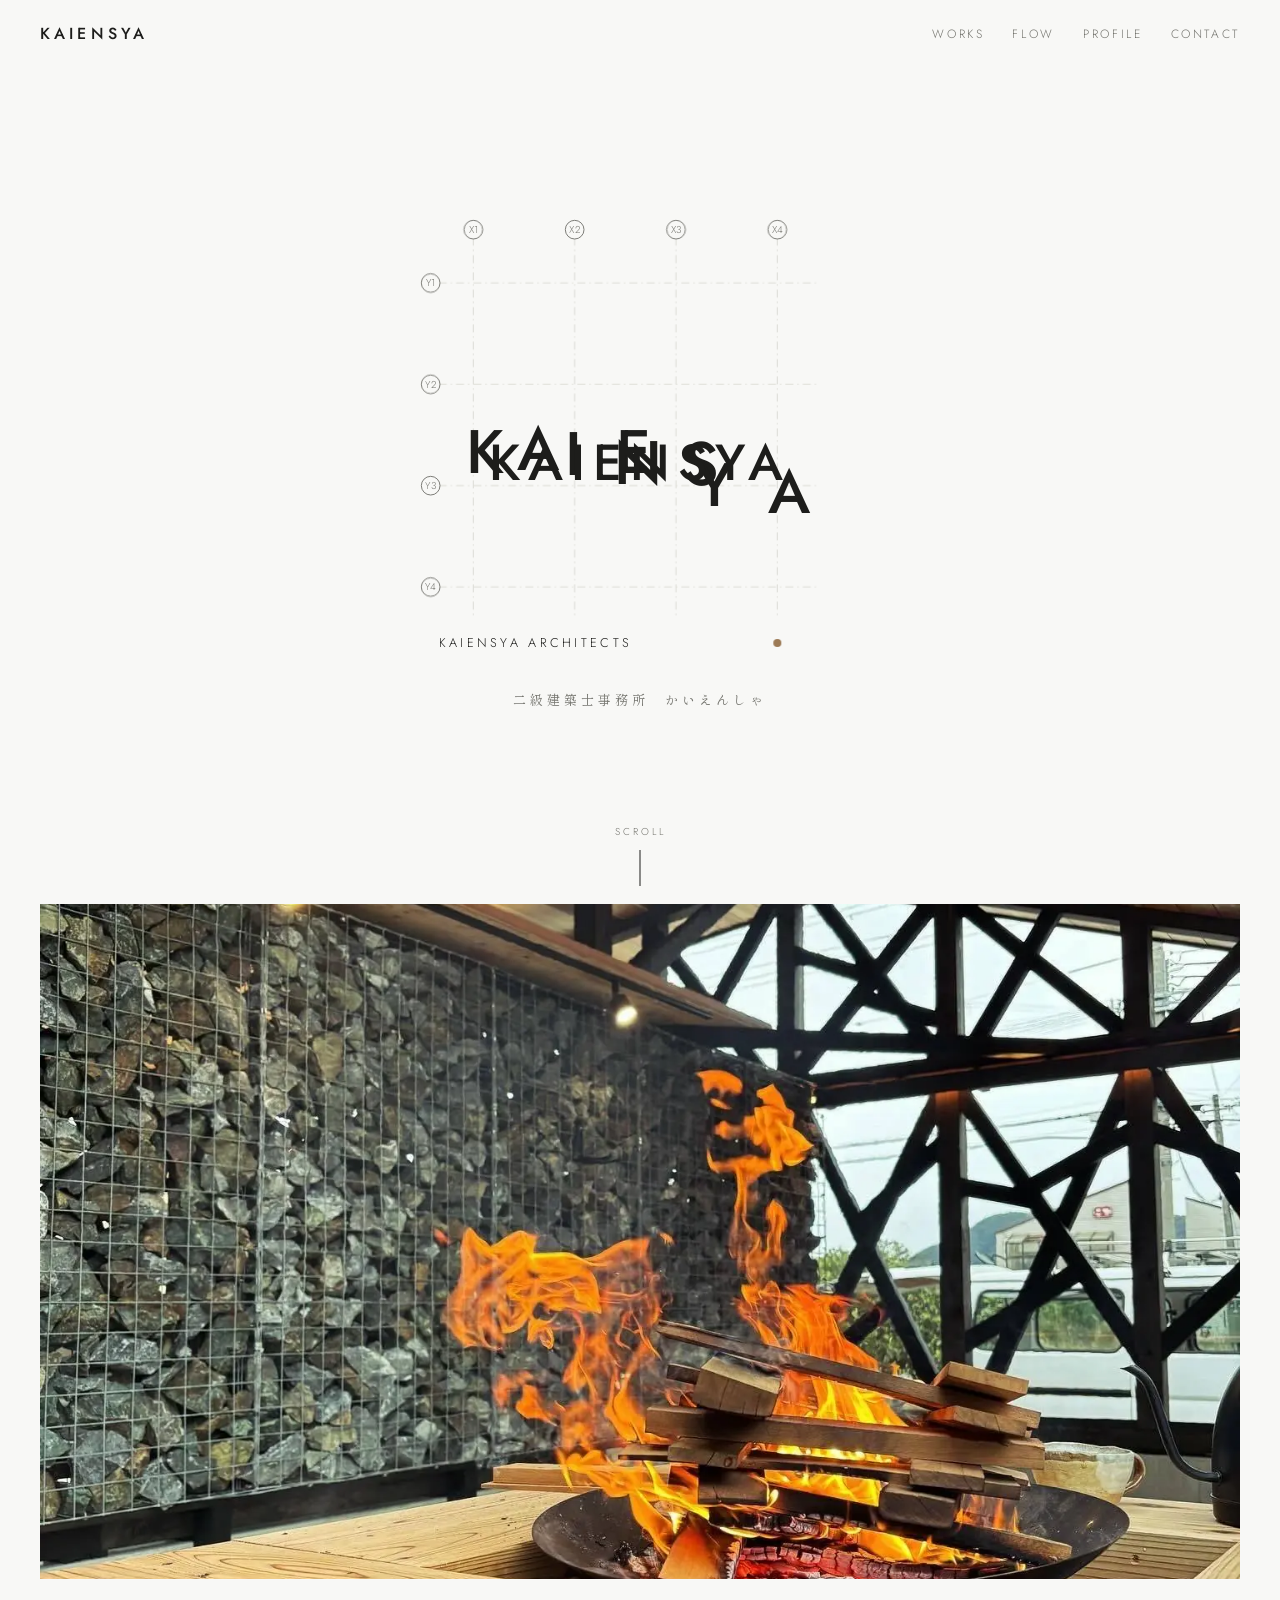
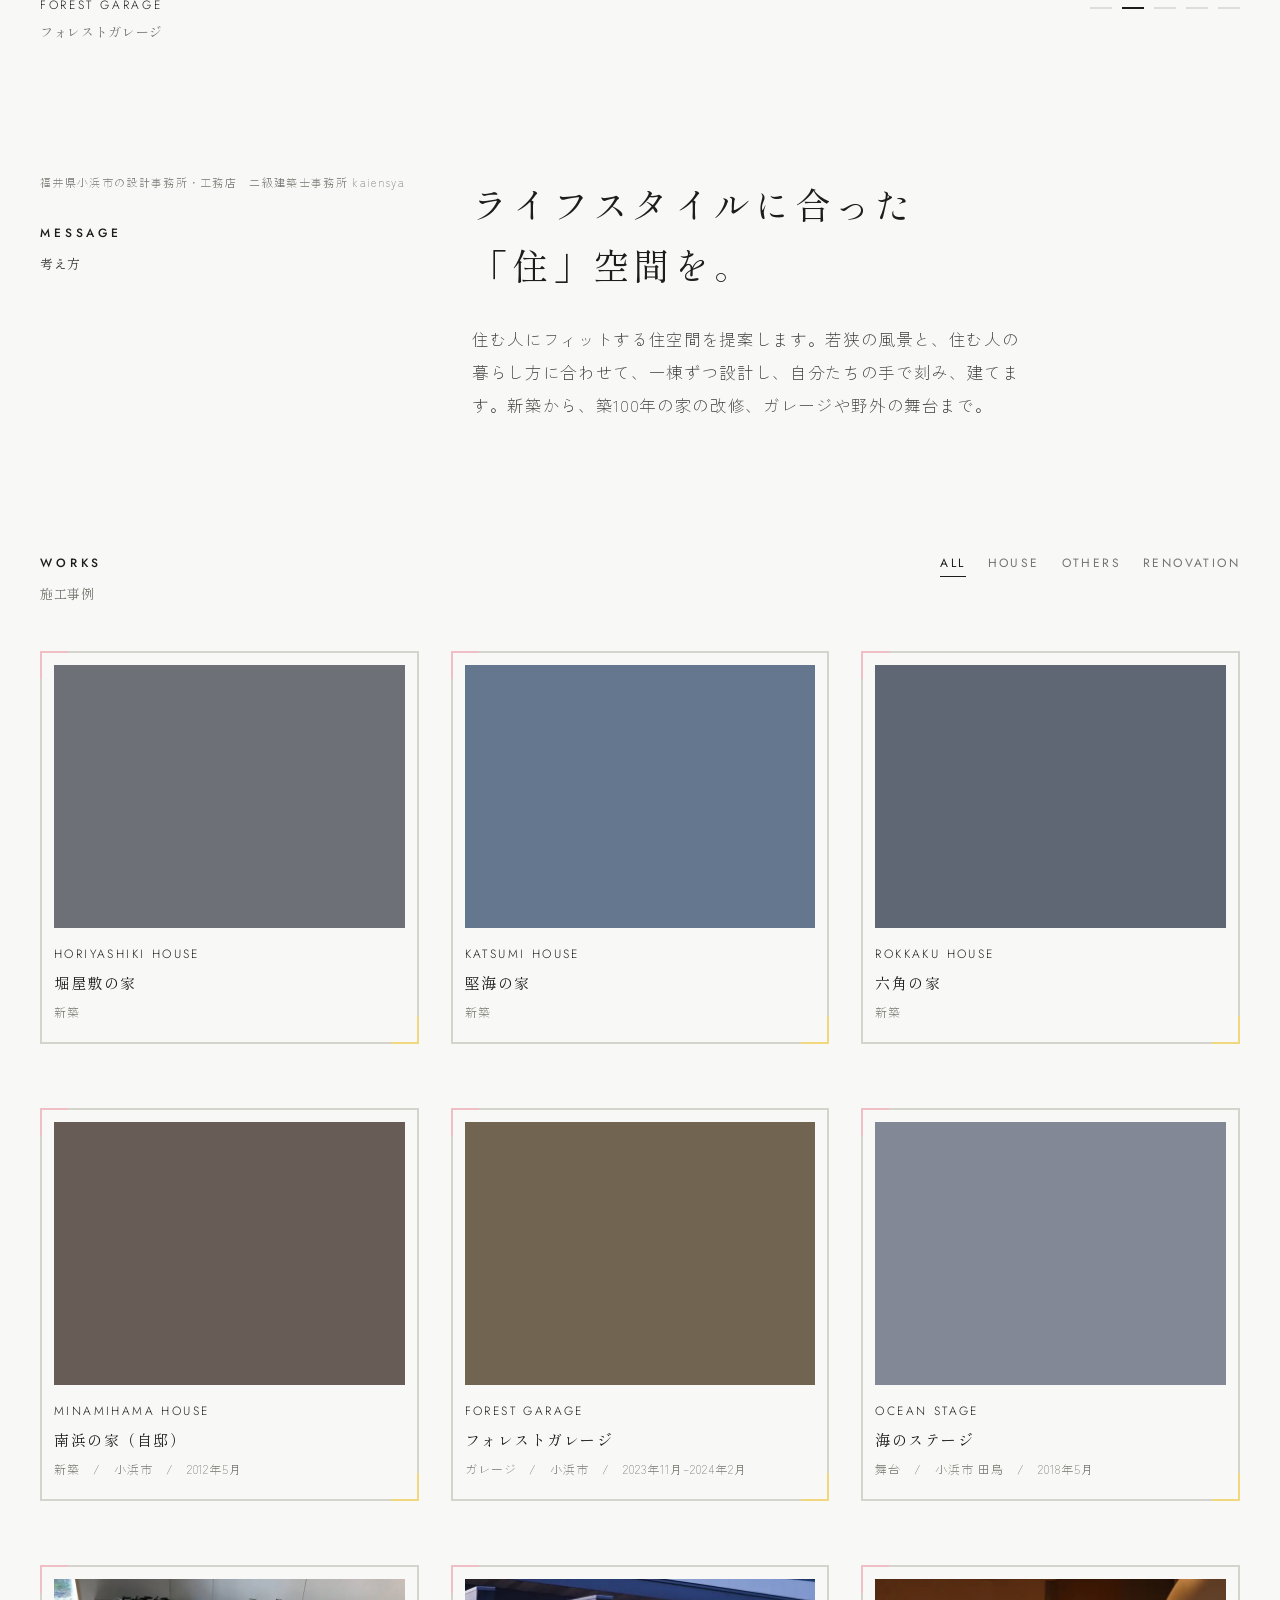
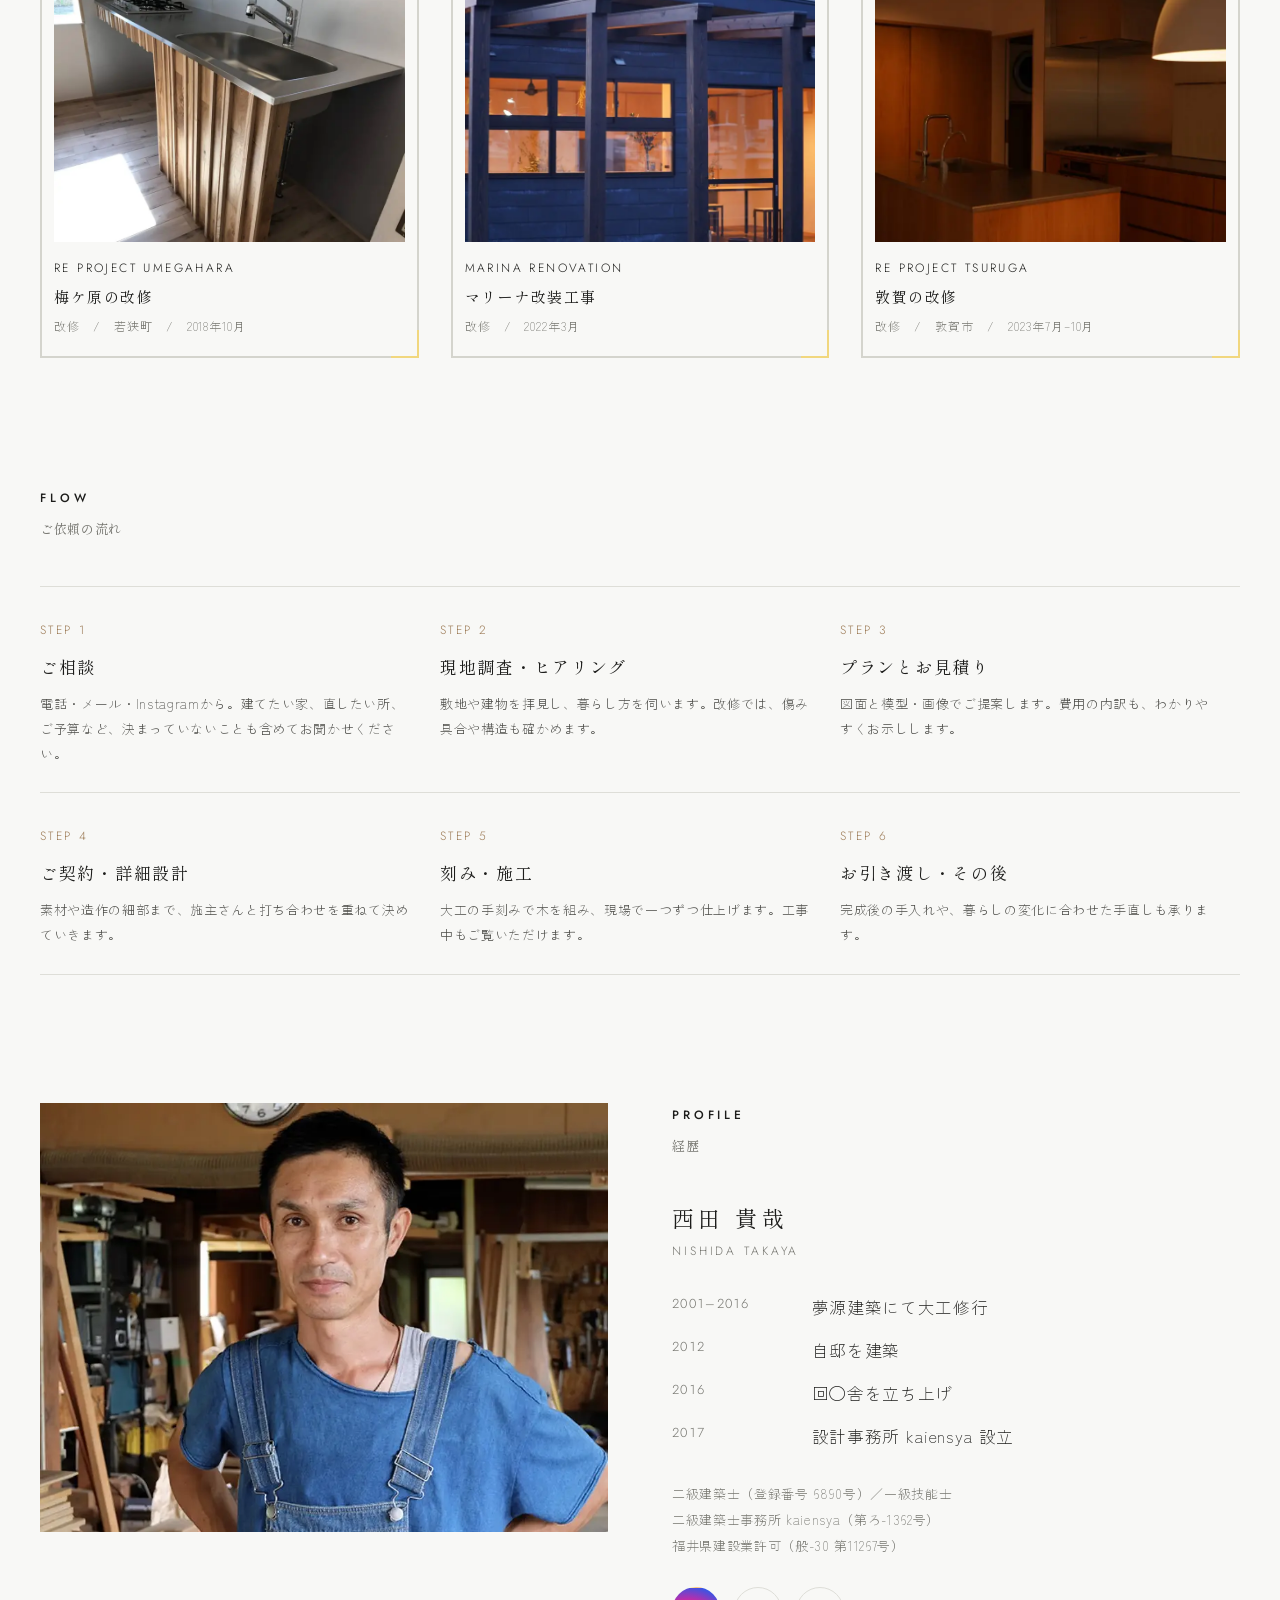
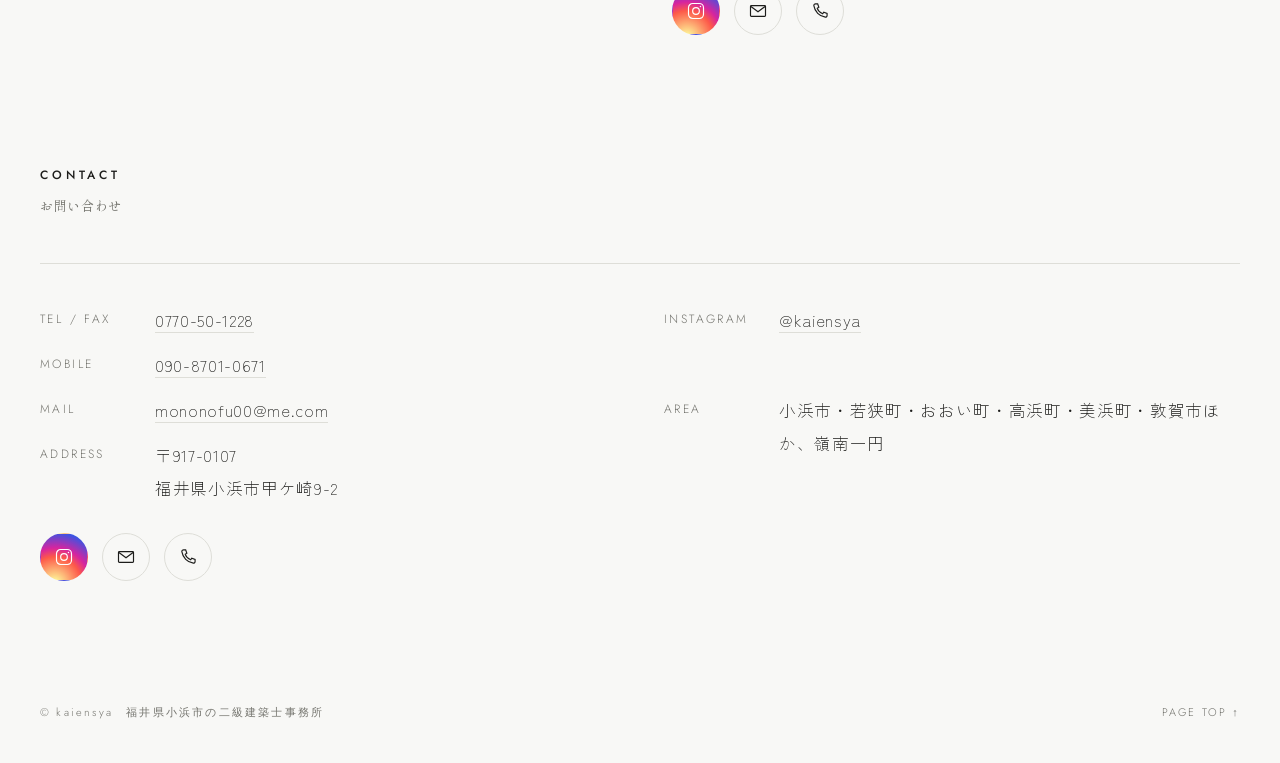
==== commit e6962d84: "プロフィール写真を引きの構図に Co-Authored-By: Claude Opus 5.5 <noreply@anthropic.com>" ====
--- a/index.html
+++ b/index.html
@@ -19,8 +19,8 @@
 <link rel="preconnect" href="https://fonts.googleapis.com">
 <link rel="preconnect" href="https://fonts.gstatic.com" crossorigin>
 <link rel="stylesheet" href="https://fonts.googleapis.com/css2?family=Jost:wght@300;400;500&family=Shippori+Mincho:wght@400;500&family=Zen+Kaku+Gothic+New:wght@300;400&display=swap">
-<link rel="stylesheet" href="/assets/style.css?v=25">
-<link rel="preload" as="image" href="/img/horiyashiki/01-1600.webp?v=25" type="image/webp">
+<link rel="stylesheet" href="/assets/style.css?v=26">
+<link rel="preload" as="image" href="/img/horiyashiki/01-1600.webp?v=26" type="image/webp">
 <script type="application/ld+json">{"@context": "https://schema.org", "@type": "HomeAndConstructionBusiness", "@id": "https://www.kaiensya.com/#org", "name": "kaiensya（かいえんしゃ）", "alternateName": ["kaiensya", "KAIENSYA", "かいえんしゃ", "二級建築士事務所 kaiensya"], "url": "https://www.kaiensya.com/", "logo": "https://www.kaiensya.com/favicon.svg", "image": "https://www.kaiensya.com/img/ogp.jpg", "telephone": "0770-50-1228", "email": "mononofu00@me.com", "contactPoint": [{"@type": "ContactPoint", "telephone": "090-8701-0671", "contactType": "customer service", "availableLanguage": "ja"}], "address": {"@type": "PostalAddress", "postalCode": "917-0107", "addressRegion": "福井県", "addressLocality": "小浜市", "streetAddress": "甲ケ崎9-2", "addressCountry": "JP"}, "areaServed": [{"@type": "City", "name": "福井県小浜市"}, {"@type": "City", "name": "福井県若狭町"}, {"@type": "City", "name": "福井県おおい町"}, {"@type": "City", "name": "福井県高浜町"}, {"@type": "City", "name": "福井県美浜町"}, {"@type": "City", "name": "福井県敦賀市"}], "founder": {"@type": "Person", "name": "西田貴哉", "jobTitle": "二級建築士・一級技能士"}, "foundingDate": "2017", "knowsAbout": ["注文住宅", "木造住宅", "手刻み", "リノベーション", "古民家改修", "ガレージ", "設計", "施工"], "sameAs": ["https://www.instagram.com/kaiensya/"]}</script><script type="application/ld+json">{"@context": "https://schema.org", "@type": "WebSite", "name": "kaiensya", "url": "https://www.kaiensya.com/", "inLanguage": "ja"}</script>
 </head>
 <body>
@@ -42,7 +42,7 @@
     <a class="cue" href="#works-top" aria-label="下へ"><span>SCROLL</span><i></i></a>
   </div>
   <div class="wrap" id="works-top">
-    <div class="hero" id="hero" aria-roledescription="スライド"><a class="hslide on" href="/works/horiyashiki/" data-en="HORIYASHIKI HOUSE" data-ja="堀屋敷の家"><picture><source type="image/webp" srcset="/img/horiyashiki/01-800.webp?v=25 800w, /img/horiyashiki/01-1600.webp?v=25 1600w" sizes="100vw"><img src="/img/horiyashiki/01.jpg?v=25" width="1600" height="1066" alt="堀屋敷の家（福井県）" loading="eager" decoding="async" fetchpriority="high"></picture></a><a class="hslide" href="/works/garage/" data-en="FOREST GARAGE" data-ja="フォレストガレージ"><picture><source type="image/webp" srcset="/img/garage/01-800.webp?v=25 800w, /img/garage/01-1600.webp?v=25 1600w" sizes="100vw"><img src="/img/garage/01.jpg?v=25" width="1440" height="963" alt="フォレストガレージ（小浜市）" loading="lazy" decoding="async"></picture></a><a class="hslide" href="/works/rokkaku/" data-en="ROKKAKU HOUSE" data-ja="六角の家"><picture><source type="image/webp" srcset="/img/rokkaku/01-800.webp?v=25 800w, /img/rokkaku/01-1600.webp?v=25 1600w" sizes="100vw"><img src="/img/rokkaku/01.jpg?v=25" width="1600" height="1067" alt="六角の家（福井県）" loading="lazy" decoding="async"></picture></a><a class="hslide" href="/works/katsumi/" data-en="KATSUMI HOUSE" data-ja="堅海の家"><picture><source type="image/webp" srcset="/img/katsumi/01-800.webp?v=25 800w, /img/katsumi/01-1600.webp?v=25 1600w" sizes="100vw"><img src="/img/katsumi/01.jpg?v=25" width="1600" height="1066" alt="堅海の家（福井県）" loading="lazy" decoding="async"></picture></a><a class="hslide" href="/works/minamihama/" data-en="MINAMIHAMA HOUSE" data-ja="南浜の家（自邸）"><picture><source type="image/webp" srcset="/img/minamihama/01-800.webp?v=25 800w, /img/minamihama/01-1600.webp?v=25 1600w" sizes="100vw"><img src="/img/minamihama/01.jpg?v=25" width="1200" height="1600" alt="南浜の家（自邸）（小浜市）" loading="lazy" decoding="async"></picture></a></div>
+    <div class="hero" id="hero" aria-roledescription="スライド"><a class="hslide on" href="/works/horiyashiki/" data-en="HORIYASHIKI HOUSE" data-ja="堀屋敷の家"><picture><source type="image/webp" srcset="/img/horiyashiki/01-800.webp?v=26 800w, /img/horiyashiki/01-1600.webp?v=26 1600w" sizes="100vw"><img src="/img/horiyashiki/01.jpg?v=26" width="1600" height="1066" alt="堀屋敷の家（福井県）" loading="eager" decoding="async" fetchpriority="high"></picture></a><a class="hslide" href="/works/garage/" data-en="FOREST GARAGE" data-ja="フォレストガレージ"><picture><source type="image/webp" srcset="/img/garage/01-800.webp?v=26 800w, /img/garage/01-1600.webp?v=26 1600w" sizes="100vw"><img src="/img/garage/01.jpg?v=26" width="1440" height="963" alt="フォレストガレージ（小浜市）" loading="lazy" decoding="async"></picture></a><a class="hslide" href="/works/rokkaku/" data-en="ROKKAKU HOUSE" data-ja="六角の家"><picture><source type="image/webp" srcset="/img/rokkaku/01-800.webp?v=26 800w, /img/rokkaku/01-1600.webp?v=26 1600w" sizes="100vw"><img src="/img/rokkaku/01.jpg?v=26" width="1600" height="1067" alt="六角の家（福井県）" loading="lazy" decoding="async"></picture></a><a class="hslide" href="/works/katsumi/" data-en="KATSUMI HOUSE" data-ja="堅海の家"><picture><source type="image/webp" srcset="/img/katsumi/01-800.webp?v=26 800w, /img/katsumi/01-1600.webp?v=26 1600w" sizes="100vw"><img src="/img/katsumi/01.jpg?v=26" width="1600" height="1066" alt="堅海の家（福井県）" loading="lazy" decoding="async"></picture></a><a class="hslide" href="/works/minamihama/" data-en="MINAMIHAMA HOUSE" data-ja="南浜の家（自邸）"><picture><source type="image/webp" srcset="/img/minamihama/01-800.webp?v=26 800w, /img/minamihama/01-1600.webp?v=26 1600w" sizes="100vw"><img src="/img/minamihama/01.jpg?v=26" width="1200" height="1600" alt="南浜の家（自邸）（小浜市）" loading="lazy" decoding="async"></picture></a></div>
     <div class="hero-cap">
       <div><span class="name" id="heroEn"></span><span class="ja" id="heroJa"></span></div>
       <div class="dots" id="dots"><button type="button" aria-label="堀屋敷の家"></button><button type="button" aria-label="フォレストガレージ"></button><button type="button" aria-label="六角の家"></button><button type="button" aria-label="堅海の家"></button><button type="button" aria-label="南浜の家（自邸）"></button></div>
@@ -72,7 +72,7 @@
         </div>
         <div class="filters" id="filters" role="group" aria-label="事例の種類"><button type="button" data-k="ALL" title="すべて">ALL</button><button type="button" data-k="HOUSE" title="新築">HOUSE</button><button type="button" data-k="OTHERS" title="その他">OTHERS</button><button type="button" data-k="RENOVATION" title="改修">RENOVATION</button></div>
       </div>
-      <div class="grid" id="grid"><a class="work" href="/works/horiyashiki/" data-cat="HOUSE"><div class="ph" style="background:#6d7076"><picture><source type="image/webp" srcset="/img/horiyashiki/01-800.webp?v=25 800w, /img/horiyashiki/01-1600.webp?v=25 1600w" sizes="(min-width: 1000px) 33vw, (min-width: 640px) 50vw, 100vw"><img src="/img/horiyashiki/01.jpg?v=25" width="1600" height="1066" alt="堀屋敷の家 新築（福井県）" loading="lazy" decoding="async"></picture></div><div class="txt"><span class="en">HORIYASHIKI HOUSE</span><span class="ja">堀屋敷の家</span><span class="meta">新築</span></div></a><a class="work" href="/works/katsumi/" data-cat="HOUSE"><div class="ph" style="background:#65768f"><picture><source type="image/webp" srcset="/img/katsumi/01-800.webp?v=25 800w, /img/katsumi/01-1600.webp?v=25 1600w" sizes="(min-width: 1000px) 33vw, (min-width: 640px) 50vw, 100vw"><img src="/img/katsumi/01.jpg?v=25" width="1600" height="1066" alt="堅海の家 新築（福井県）" loading="lazy" decoding="async"></picture></div><div class="txt"><span class="en">KATSUMI HOUSE</span><span class="ja">堅海の家</span><span class="meta">新築</span></div></a><a class="work" href="/works/rokkaku/" data-cat="HOUSE"><div class="ph" style="background:#606774"><picture><source type="image/webp" srcset="/img/rokkaku/01-800.webp?v=25 800w, /img/rokkaku/01-1600.webp?v=25 1600w" sizes="(min-width: 1000px) 33vw, (min-width: 640px) 50vw, 100vw"><img src="/img/rokkaku/01.jpg?v=25" width="1600" height="1067" alt="六角の家 新築（福井県）" loading="lazy" decoding="async"></picture></div><div class="txt"><span class="en">ROKKAKU HOUSE</span><span class="ja">六角の家</span><span class="meta">新築</span></div></a><a class="work" href="/works/minamihama/" data-cat="HOUSE"><div class="ph" style="background:#685c56"><picture><source type="image/webp" srcset="/img/minamihama/01-800.webp?v=25 800w, /img/minamihama/01-1600.webp?v=25 1600w" sizes="(min-width: 1000px) 33vw, (min-width: 640px) 50vw, 100vw"><img src="/img/minamihama/01.jpg?v=25" width="1200" height="1600" alt="南浜の家（自邸） 新築（小浜市）" loading="lazy" decoding="async" style="object-position:50% 30%"></picture></div><div class="txt"><span class="en">MINAMIHAMA HOUSE</span><span class="ja">南浜の家（自邸）</span><span class="meta">新築　/　小浜市　/　2012年5月</span></div></a><a class="work" href="/works/garage/" data-cat="OTHERS"><div class="ph" style="background:#716552"><picture><source type="image/webp" srcset="/img/garage/01-800.webp?v=25 800w, /img/garage/01-1600.webp?v=25 1600w" sizes="(min-width: 1000px) 33vw, (min-width: 640px) 50vw, 100vw"><img src="/img/garage/01.jpg?v=25" width="1440" height="963" alt="フォレストガレージ ガレージ（小浜市）" loading="lazy" decoding="async"></picture></div><div class="txt"><span class="en">FOREST GARAGE</span><span class="ja">フォレストガレージ</span><span class="meta">ガレージ　/　小浜市　/　2023年11月–2024年2月</span></div></a><a class="work" href="/works/tagarasu/" data-cat="OTHERS"><div class="ph" style="background:#828896"><picture><source type="image/webp" srcset="/img/tagarasu/01-800.webp?v=25 800w, /img/tagarasu/01-1600.webp?v=25 1600w" sizes="(min-width: 1000px) 33vw, (min-width: 640px) 50vw, 100vw"><img src="/img/tagarasu/01.jpg?v=25" width="1200" height="1600" alt="海のステージ 舞台（小浜市 田烏）" loading="lazy" decoding="async" style="object-position:50% 88%"></picture></div><div class="txt"><span class="en">OCEAN STAGE</span><span class="ja">海のステージ</span><span class="meta">舞台　/　小浜市 田烏　/　2018年5月</span></div></a><a class="work" href="/works/umegahara/" data-cat="RENOVATION"><div class="ph" style="background:#786f68"><picture><source type="image/webp" srcset="/img/umegahara/01-800.webp?v=25 800w, /img/umegahara/01-1600.webp?v=25 1600w" sizes="(min-width: 1000px) 33vw, (min-width: 640px) 50vw, 100vw"><img src="/img/umegahara/01.jpg?v=25" width="1600" height="1200" alt="梅ケ原の改修 改修（若狭町）" loading="lazy" decoding="async"></picture></div><div class="txt"><span class="en">RE PROJECT UMEGAHARA</span><span class="ja">梅ケ原の改修</span><span class="meta">改修　/　若狭町　/　2018年10月</span></div></a><a class="work" href="/works/marina/" data-cat="RENOVATION"><div class="ph" style="background:#564550"><picture><source type="image/webp" srcset="/img/marina/01-800.webp?v=25 800w, /img/marina/01-1600.webp?v=25 1600w" sizes="(min-width: 1000px) 33vw, (min-width: 640px) 50vw, 100vw"><img src="/img/marina/01.jpg?v=25" width="1600" height="1067" alt="マリーナ改装工事 改修（福井県）" loading="lazy" decoding="async"></picture></div><div class="txt"><span class="en">MARINA RENOVATION</span><span class="ja">マリーナ改装工事</span><span class="meta">改修　/　2022年3月</span></div></a><a class="work" href="/works/tsuruga/" data-cat="RENOVATION"><div class="ph" style="background:#4d240c"><picture><source type="image/webp" srcset="/img/tsuruga/01-800.webp?v=25 800w, /img/tsuruga/01-1600.webp?v=25 1600w" sizes="(min-width: 1000px) 33vw, (min-width: 640px) 50vw, 100vw"><img src="/img/tsuruga/01.jpg?v=25" width="1600" height="1067" alt="敦賀の改修 改修（敦賀市）" loading="lazy" decoding="async"></picture></div><div class="txt"><span class="en">RE PROJECT TSURUGA</span><span class="ja">敦賀の改修</span><span class="meta">改修　/　敦賀市　/　2023年7月–10月</span></div></a></div>
+      <div class="grid" id="grid"><a class="work" href="/works/horiyashiki/" data-cat="HOUSE"><div class="ph" style="background:#6d7076"><picture><source type="image/webp" srcset="/img/horiyashiki/01-800.webp?v=26 800w, /img/horiyashiki/01-1600.webp?v=26 1600w" sizes="(min-width: 1000px) 33vw, (min-width: 640px) 50vw, 100vw"><img src="/img/horiyashiki/01.jpg?v=26" width="1600" height="1066" alt="堀屋敷の家 新築（福井県）" loading="lazy" decoding="async"></picture></div><div class="txt"><span class="en">HORIYASHIKI HOUSE</span><span class="ja">堀屋敷の家</span><span class="meta">新築</span></div></a><a class="work" href="/works/katsumi/" data-cat="HOUSE"><div class="ph" style="background:#65768f"><picture><source type="image/webp" srcset="/img/katsumi/01-800.webp?v=26 800w, /img/katsumi/01-1600.webp?v=26 1600w" sizes="(min-width: 1000px) 33vw, (min-width: 640px) 50vw, 100vw"><img src="/img/katsumi/01.jpg?v=26" width="1600" height="1066" alt="堅海の家 新築（福井県）" loading="lazy" decoding="async"></picture></div><div class="txt"><span class="en">KATSUMI HOUSE</span><span class="ja">堅海の家</span><span class="meta">新築</span></div></a><a class="work" href="/works/rokkaku/" data-cat="HOUSE"><div class="ph" style="background:#606774"><picture><source type="image/webp" srcset="/img/rokkaku/01-800.webp?v=26 800w, /img/rokkaku/01-1600.webp?v=26 1600w" sizes="(min-width: 1000px) 33vw, (min-width: 640px) 50vw, 100vw"><img src="/img/rokkaku/01.jpg?v=26" width="1600" height="1067" alt="六角の家 新築（福井県）" loading="lazy" decoding="async"></picture></div><div class="txt"><span class="en">ROKKAKU HOUSE</span><span class="ja">六角の家</span><span class="meta">新築</span></div></a><a class="work" href="/works/minamihama/" data-cat="HOUSE"><div class="ph" style="background:#685c56"><picture><source type="image/webp" srcset="/img/minamihama/01-800.webp?v=26 800w, /img/minamihama/01-1600.webp?v=26 1600w" sizes="(min-width: 1000px) 33vw, (min-width: 640px) 50vw, 100vw"><img src="/img/minamihama/01.jpg?v=26" width="1200" height="1600" alt="南浜の家（自邸） 新築（小浜市）" loading="lazy" decoding="async" style="object-position:50% 30%"></picture></div><div class="txt"><span class="en">MINAMIHAMA HOUSE</span><span class="ja">南浜の家（自邸）</span><span class="meta">新築　/　小浜市　/　2012年5月</span></div></a><a class="work" href="/works/garage/" data-cat="OTHERS"><div class="ph" style="background:#716552"><picture><source type="image/webp" srcset="/img/garage/01-800.webp?v=26 800w, /img/garage/01-1600.webp?v=26 1600w" sizes="(min-width: 1000px) 33vw, (min-width: 640px) 50vw, 100vw"><img src="/img/garage/01.jpg?v=26" width="1440" height="963" alt="フォレストガレージ ガレージ（小浜市）" loading="lazy" decoding="async"></picture></div><div class="txt"><span class="en">FOREST GARAGE</span><span class="ja">フォレストガレージ</span><span class="meta">ガレージ　/　小浜市　/　2023年11月–2024年2月</span></div></a><a class="work" href="/works/tagarasu/" data-cat="OTHERS"><div class="ph" style="background:#828896"><picture><source type="image/webp" srcset="/img/tagarasu/01-800.webp?v=26 800w, /img/tagarasu/01-1600.webp?v=26 1600w" sizes="(min-width: 1000px) 33vw, (min-width: 640px) 50vw, 100vw"><img src="/img/tagarasu/01.jpg?v=26" width="1200" height="1600" alt="海のステージ 舞台（小浜市 田烏）" loading="lazy" decoding="async" style="object-position:50% 88%"></picture></div><div class="txt"><span class="en">OCEAN STAGE</span><span class="ja">海のステージ</span><span class="meta">舞台　/　小浜市 田烏　/　2018年5月</span></div></a><a class="work" href="/works/umegahara/" data-cat="RENOVATION"><div class="ph" style="background:#786f68"><picture><source type="image/webp" srcset="/img/umegahara/01-800.webp?v=26 800w, /img/umegahara/01-1600.webp?v=26 1600w" sizes="(min-width: 1000px) 33vw, (min-width: 640px) 50vw, 100vw"><img src="/img/umegahara/01.jpg?v=26" width="1600" height="1200" alt="梅ケ原の改修 改修（若狭町）" loading="lazy" decoding="async"></picture></div><div class="txt"><span class="en">RE PROJECT UMEGAHARA</span><span class="ja">梅ケ原の改修</span><span class="meta">改修　/　若狭町　/　2018年10月</span></div></a><a class="work" href="/works/marina/" data-cat="RENOVATION"><div class="ph" style="background:#564550"><picture><source type="image/webp" srcset="/img/marina/01-800.webp?v=26 800w, /img/marina/01-1600.webp?v=26 1600w" sizes="(min-width: 1000px) 33vw, (min-width: 640px) 50vw, 100vw"><img src="/img/marina/01.jpg?v=26" width="1600" height="1067" alt="マリーナ改装工事 改修（福井県）" loading="lazy" decoding="async"></picture></div><div class="txt"><span class="en">MARINA RENOVATION</span><span class="ja">マリーナ改装工事</span><span class="meta">改修　/　2022年3月</span></div></a><a class="work" href="/works/tsuruga/" data-cat="RENOVATION"><div class="ph" style="background:#4d240c"><picture><source type="image/webp" srcset="/img/tsuruga/01-800.webp?v=26 800w, /img/tsuruga/01-1600.webp?v=26 1600w" sizes="(min-width: 1000px) 33vw, (min-width: 640px) 50vw, 100vw"><img src="/img/tsuruga/01.jpg?v=26" width="1600" height="1067" alt="敦賀の改修 改修（敦賀市）" loading="lazy" decoding="async"></picture></div><div class="txt"><span class="en">RE PROJECT TSURUGA</span><span class="ja">敦賀の改修</span><span class="meta">改修　/　敦賀市　/　2023年7月–10月</span></div></a></div>
     </div>
   </section>
 
@@ -97,7 +97,7 @@
 
   <section id="profile">
     <div class="wrap about">
-      <div class="ph"><picture><source type="image/webp" srcset="/img/profile.webp?v=25"><img src="/img/profile.jpg?v=25" width="820" height="620" alt="kaiensya 代表 西田貴哉" loading="lazy" style="object-position:55% 50%"></picture></div>
+      <div class="ph"><picture><source type="image/webp" srcset="/img/profile.webp?v=26"><img src="/img/profile.jpg?v=26" width="820" height="620" alt="kaiensya 代表 西田貴哉" loading="lazy" style="object-position:50% 50%"></picture></div>
       <div>
         <h2 class="label">PROFILE</h2>
         <p class="label-ja" style="margin-bottom:36px">経歴</p>
@@ -142,6 +142,6 @@
 <footer>
   <div class="wrap"><span>© kaiensya　福井県小浜市の二級建築士事務所</span><a href="#" style="text-decoration:none">PAGE TOP ↑</a></div>
 </footer>
-<script src="/assets/top.js?v=25" defer></script>
+<script src="/assets/top.js?v=26" defer></script>
 </body>
 </html>
--- a/assets/style.css
+++ b/assets/style.css
@@ -120,7 +120,7 @@
 
 /* 経歴 */
 .about { display: grid; gap: 36px; align-items: start; }
-.about .ph { aspect-ratio: 4 / 5; overflow: hidden; background: var(--line); }
+.about .ph { aspect-ratio: 820 / 620; overflow: hidden; background: var(--line); }
 .about .ph img { width: 100%; height: 100%; object-fit: cover; }
 .person { font-family: var(--f-mincho); font-size: 24px; letter-spacing: .2em; margin: 0; }
 .person-en { font-family: var(--f-latin); font-size: 13px; letter-spacing: .24em; color: var(--ash); margin: 0 0 28px; }
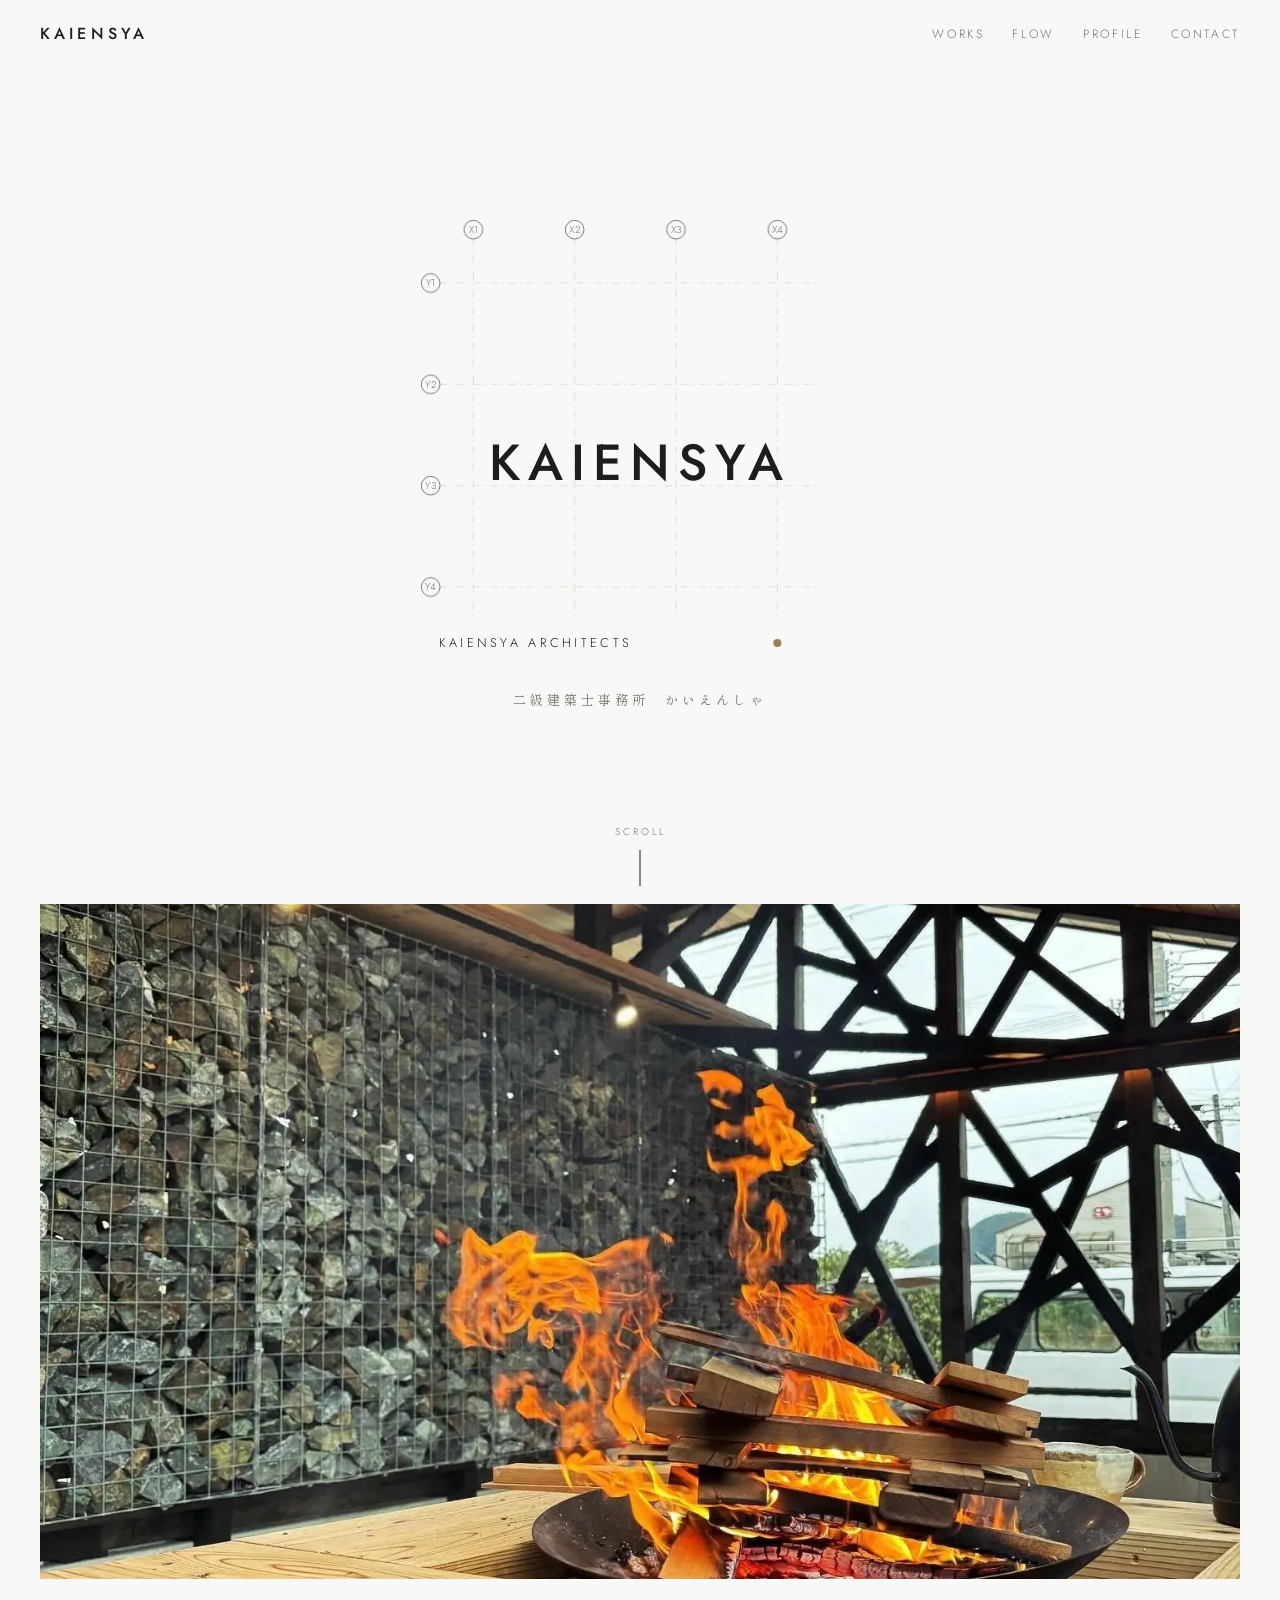
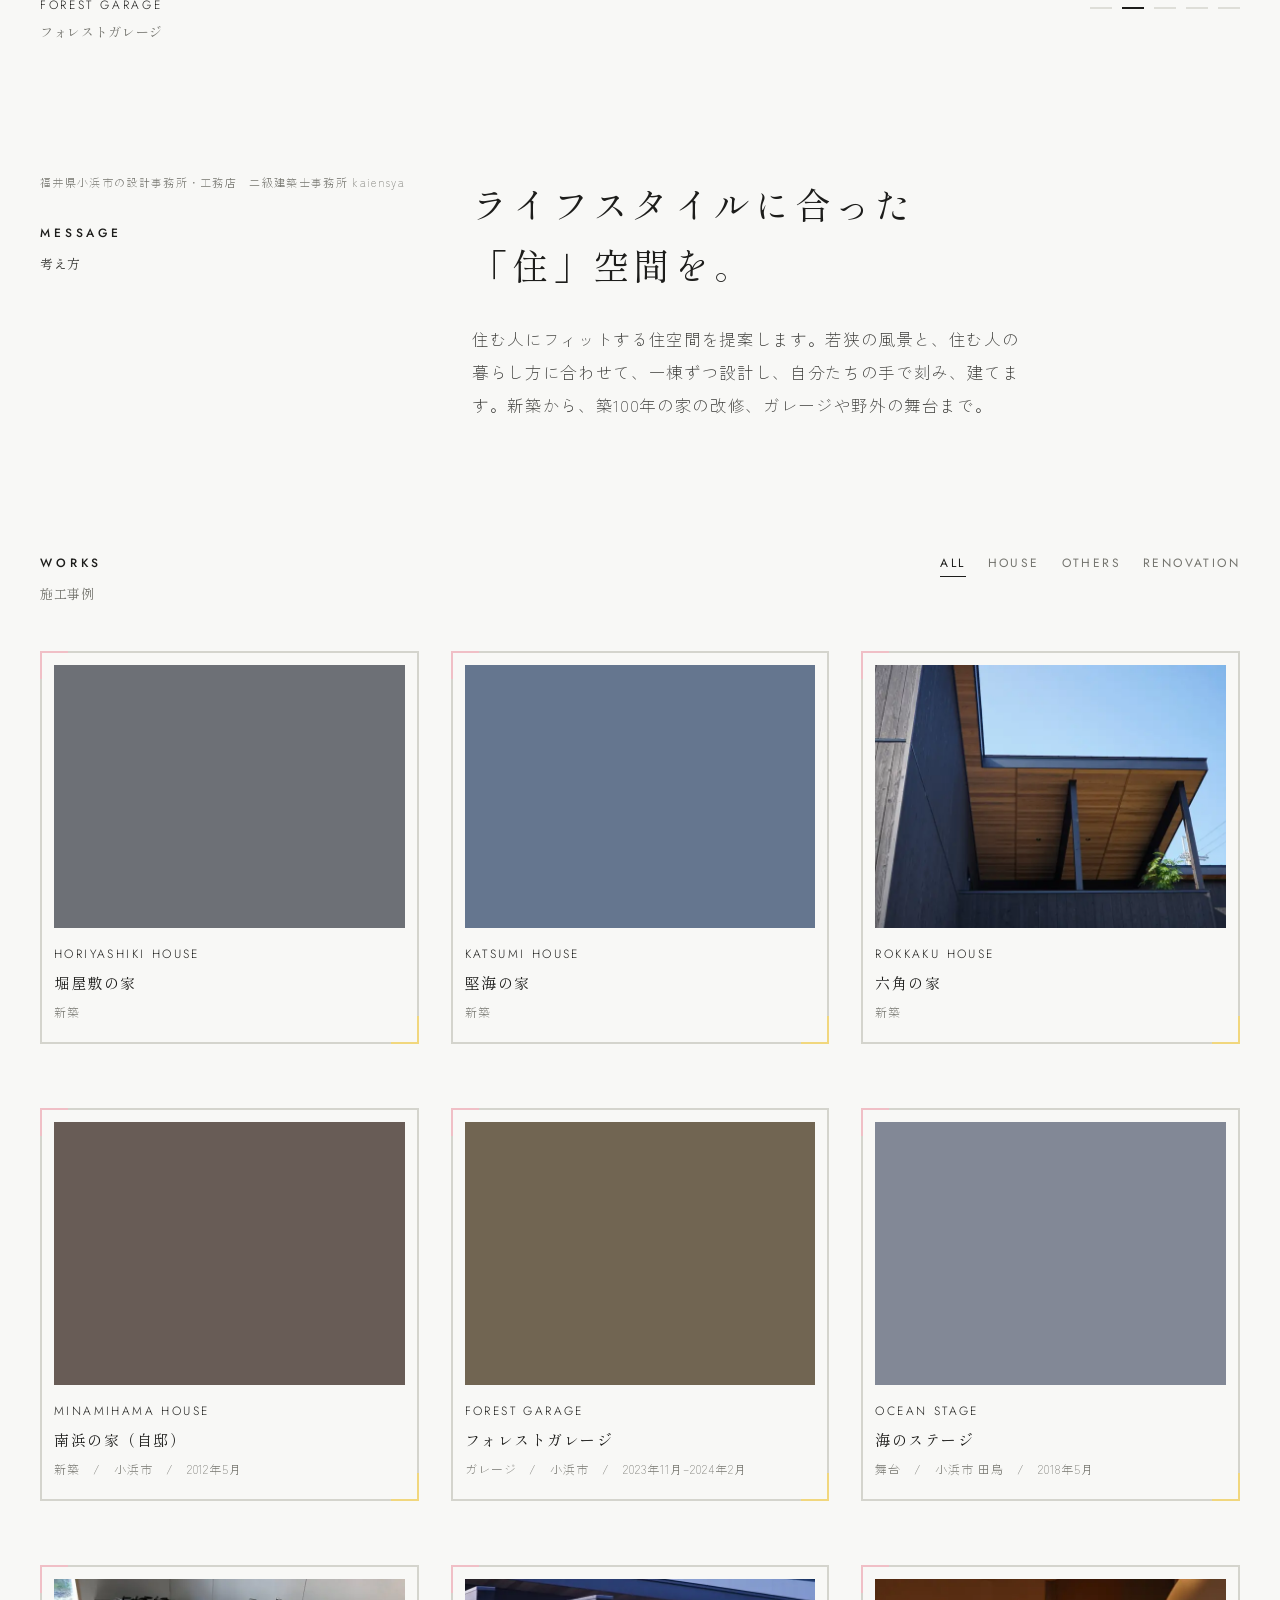
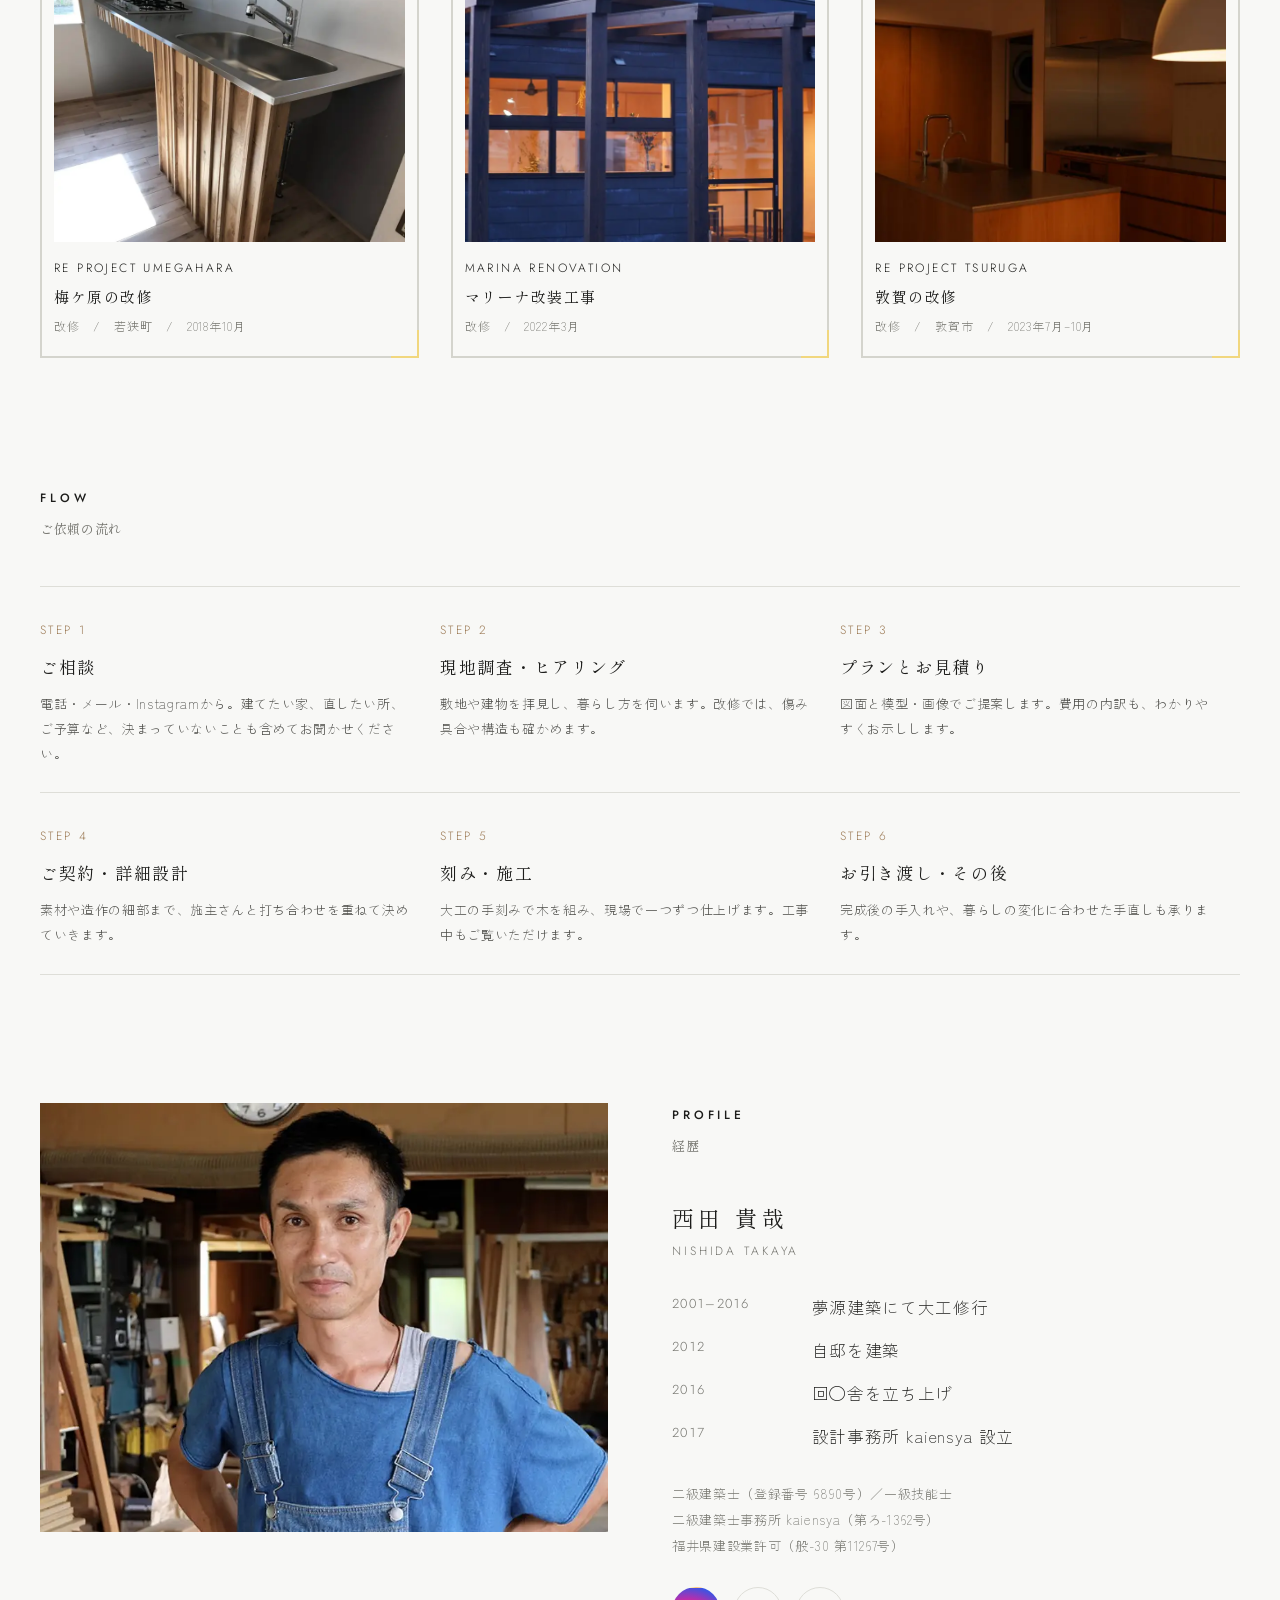
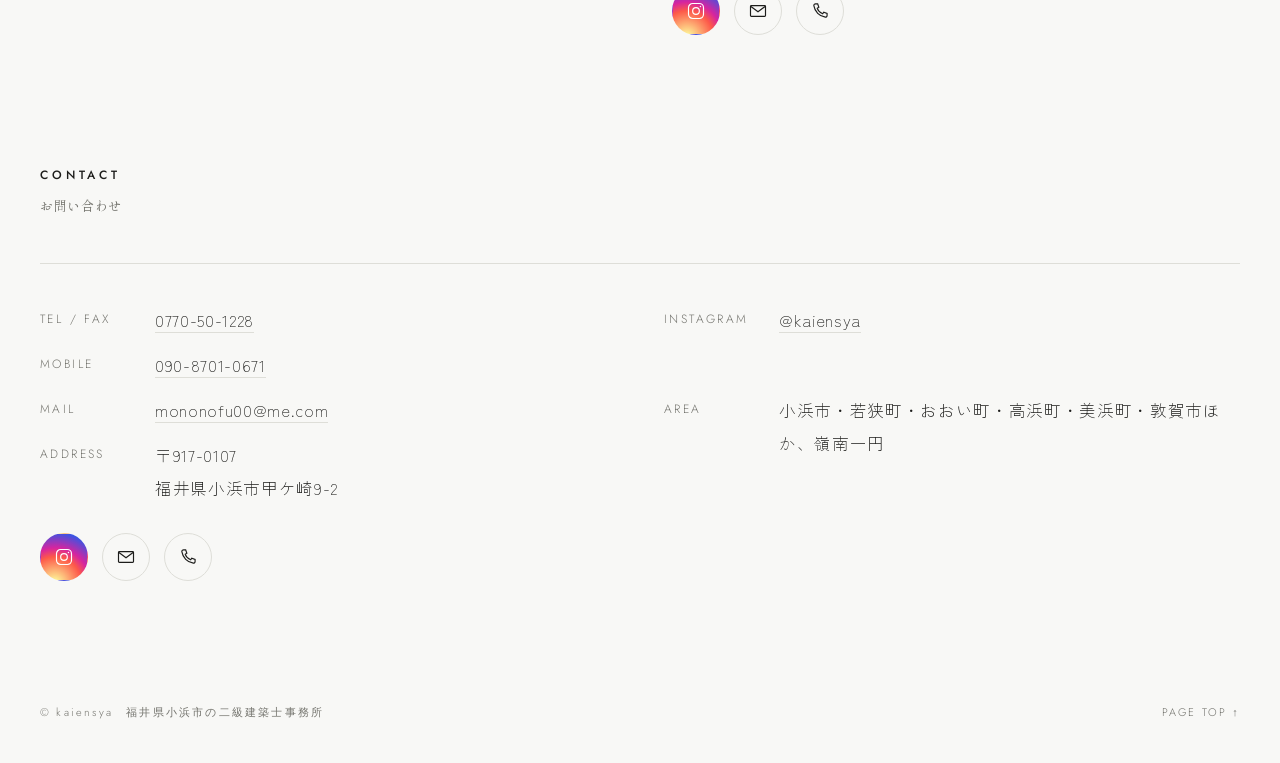
==== commit 2d12a5e7: "正式URLを kaiensya.com（wwwなし）に統一 Co-Authored-By: Claude Opus 5.5 <noreply@anthropic.com>" ====
--- a/index.html
+++ b/index.html
@@ -5,13 +5,13 @@
 <meta name="viewport" content="width=device-width, initial-scale=1, viewport-fit=cover">
 <title>kaiensya｜福井県小浜市の設計事務所・工務店｜新築・リノベーション</title>
 <meta name="description" content="福井県小浜市の二級建築士事務所 kaiensya（かいえんしゃ）。大工の手刻みと設計で、住む人にフィットする住まいをつくります。小浜市・若狭町・敦賀市など嶺南一円で、新築・古民家改修・リノベーション・ガレージに対応。">
-<link rel="canonical" href="https://www.kaiensya.com/">
+<link rel="canonical" href="https://kaiensya.com/">
 <meta property="og:type" content="website">
 <meta property="og:site_name" content="kaiensya">
 <meta property="og:title" content="kaiensya｜福井県小浜市の設計事務所・工務店｜新築・リノベーション">
 <meta property="og:description" content="福井県小浜市の二級建築士事務所 kaiensya（かいえんしゃ）。大工の手刻みと設計で、住む人にフィットする住まいをつくります。小浜市・若狭町・敦賀市など嶺南一円で、新築・古民家改修・リノベーション・ガレージに対応。">
-<meta property="og:url" content="https://www.kaiensya.com/">
-<meta property="og:image" content="https://www.kaiensya.com/img/ogp.jpg">
+<meta property="og:url" content="https://kaiensya.com/">
+<meta property="og:image" content="https://kaiensya.com/img/ogp.jpg">
 <meta property="og:locale" content="ja_JP">
 <meta name="twitter:card" content="summary_large_image">
 <meta name="theme-color" content="#f8f8f6">
@@ -21,7 +21,7 @@
 <link rel="stylesheet" href="https://fonts.googleapis.com/css2?family=Jost:wght@300;400;500&family=Shippori+Mincho:wght@400;500&family=Zen+Kaku+Gothic+New:wght@300;400&display=swap">
 <link rel="stylesheet" href="/assets/style.css?v=26">
 <link rel="preload" as="image" href="/img/horiyashiki/01-1600.webp?v=26" type="image/webp">
-<script type="application/ld+json">{"@context": "https://schema.org", "@type": "HomeAndConstructionBusiness", "@id": "https://www.kaiensya.com/#org", "name": "kaiensya（かいえんしゃ）", "alternateName": ["kaiensya", "KAIENSYA", "かいえんしゃ", "二級建築士事務所 kaiensya"], "url": "https://www.kaiensya.com/", "logo": "https://www.kaiensya.com/favicon.svg", "image": "https://www.kaiensya.com/img/ogp.jpg", "telephone": "0770-50-1228", "email": "mononofu00@me.com", "contactPoint": [{"@type": "ContactPoint", "telephone": "090-8701-0671", "contactType": "customer service", "availableLanguage": "ja"}], "address": {"@type": "PostalAddress", "postalCode": "917-0107", "addressRegion": "福井県", "addressLocality": "小浜市", "streetAddress": "甲ケ崎9-2", "addressCountry": "JP"}, "areaServed": [{"@type": "City", "name": "福井県小浜市"}, {"@type": "City", "name": "福井県若狭町"}, {"@type": "City", "name": "福井県おおい町"}, {"@type": "City", "name": "福井県高浜町"}, {"@type": "City", "name": "福井県美浜町"}, {"@type": "City", "name": "福井県敦賀市"}], "founder": {"@type": "Person", "name": "西田貴哉", "jobTitle": "二級建築士・一級技能士"}, "foundingDate": "2017", "knowsAbout": ["注文住宅", "木造住宅", "手刻み", "リノベーション", "古民家改修", "ガレージ", "設計", "施工"], "sameAs": ["https://www.instagram.com/kaiensya/"]}</script><script type="application/ld+json">{"@context": "https://schema.org", "@type": "WebSite", "name": "kaiensya", "url": "https://www.kaiensya.com/", "inLanguage": "ja"}</script>
+<script type="application/ld+json">{"@context": "https://schema.org", "@type": "HomeAndConstructionBusiness", "@id": "https://kaiensya.com/#org", "name": "kaiensya（かいえんしゃ）", "alternateName": ["kaiensya", "KAIENSYA", "かいえんしゃ", "二級建築士事務所 kaiensya"], "url": "https://kaiensya.com/", "logo": "https://kaiensya.com/favicon.svg", "image": "https://kaiensya.com/img/ogp.jpg", "telephone": "0770-50-1228", "email": "mononofu00@me.com", "contactPoint": [{"@type": "ContactPoint", "telephone": "090-8701-0671", "contactType": "customer service", "availableLanguage": "ja"}], "address": {"@type": "PostalAddress", "postalCode": "917-0107", "addressRegion": "福井県", "addressLocality": "小浜市", "streetAddress": "甲ケ崎9-2", "addressCountry": "JP"}, "areaServed": [{"@type": "City", "name": "福井県小浜市"}, {"@type": "City", "name": "福井県若狭町"}, {"@type": "City", "name": "福井県おおい町"}, {"@type": "City", "name": "福井県高浜町"}, {"@type": "City", "name": "福井県美浜町"}, {"@type": "City", "name": "福井県敦賀市"}], "founder": {"@type": "Person", "name": "西田貴哉", "jobTitle": "二級建築士・一級技能士"}, "foundingDate": "2017", "knowsAbout": ["注文住宅", "木造住宅", "手刻み", "リノベーション", "古民家改修", "ガレージ", "設計", "施工"], "sameAs": ["https://www.instagram.com/kaiensya/"]}</script><script type="application/ld+json">{"@context": "https://schema.org", "@type": "WebSite", "name": "kaiensya", "url": "https://kaiensya.com/", "inLanguage": "ja"}</script>
 </head>
 <body>
 <header class="solo" id="hdr">
